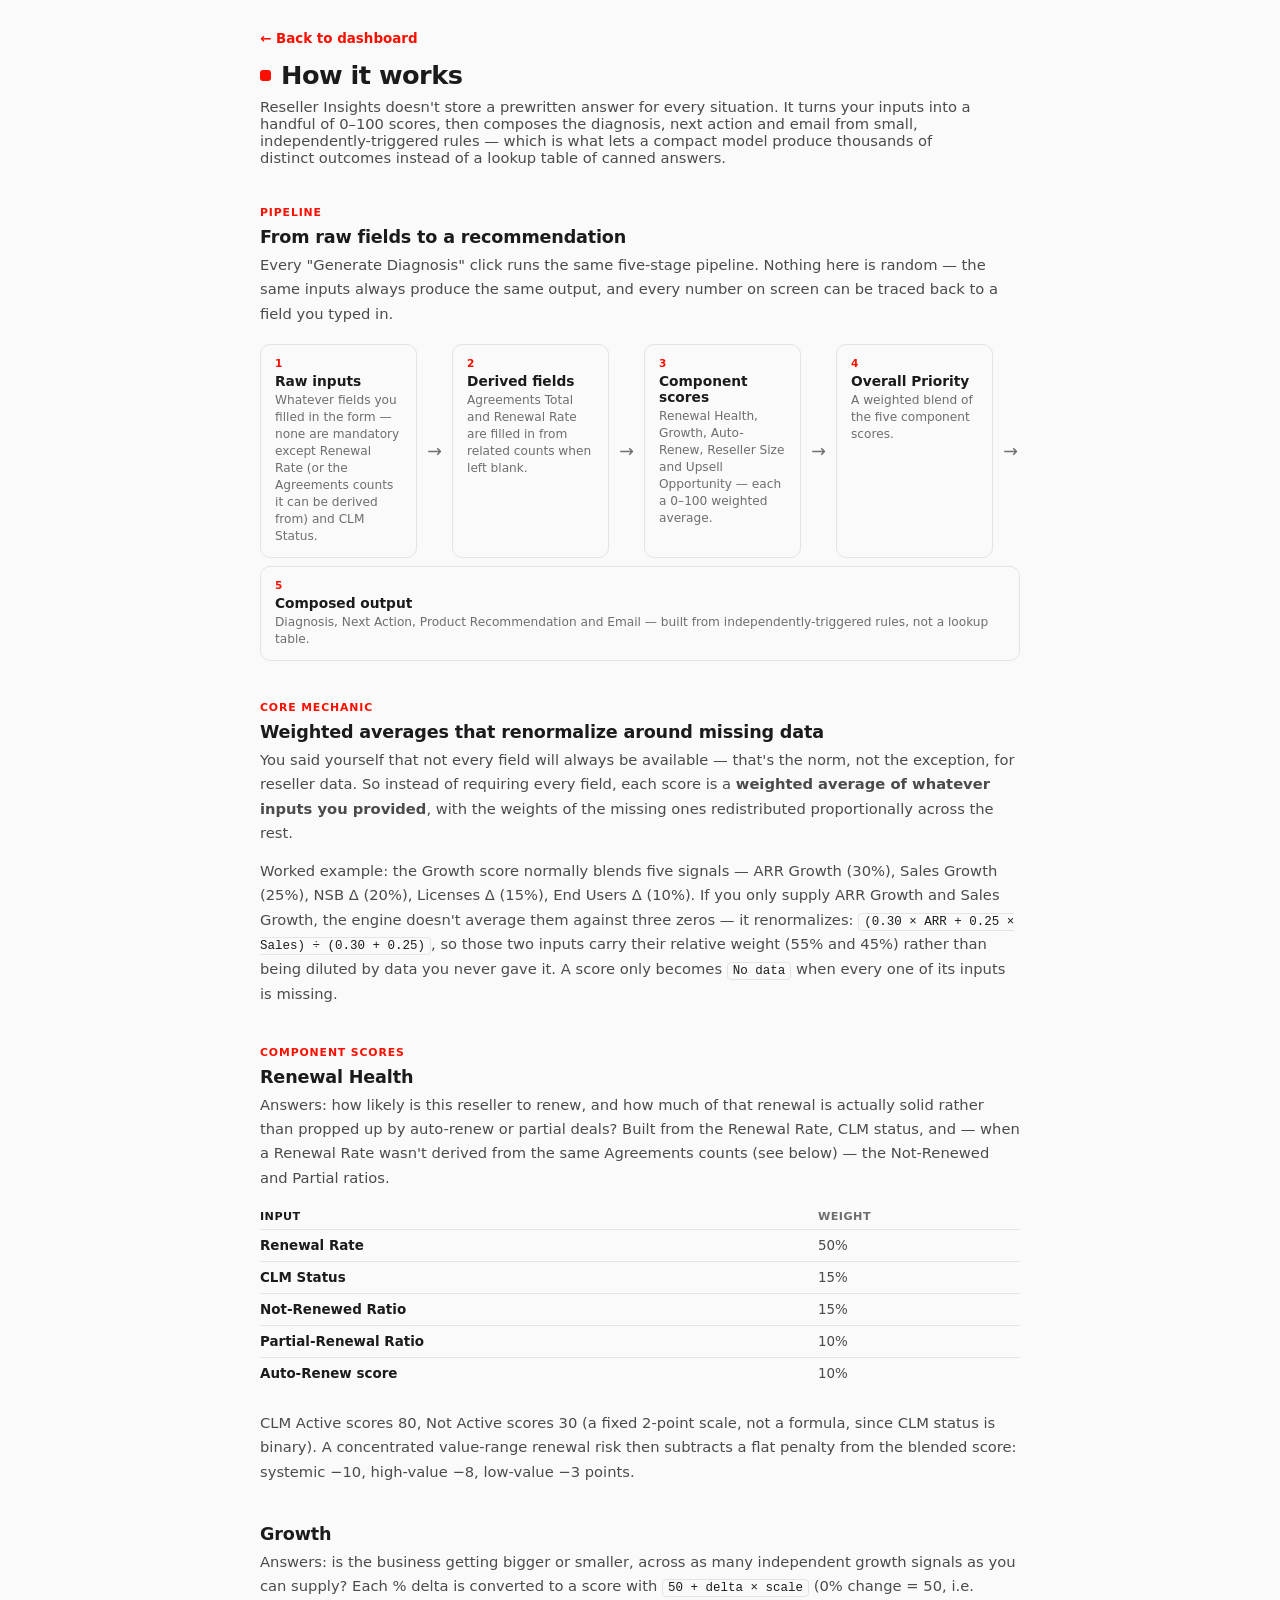
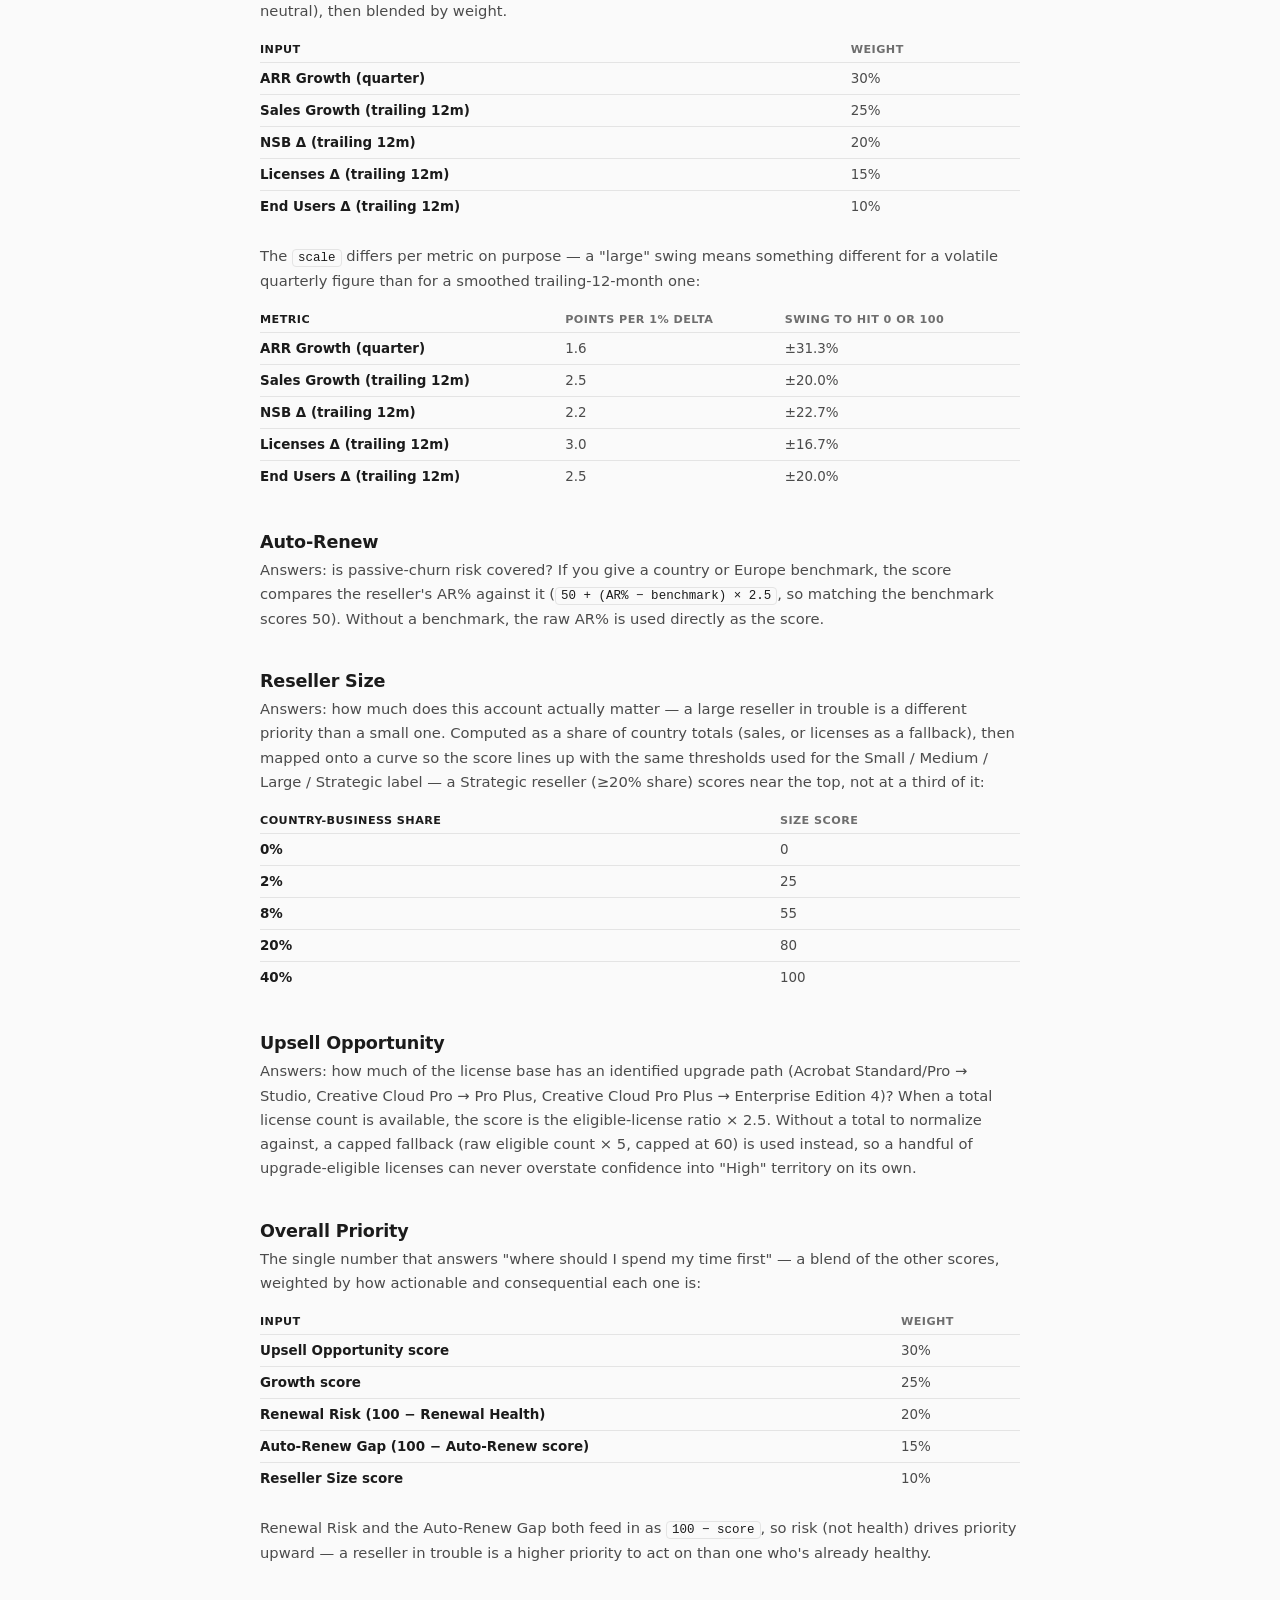
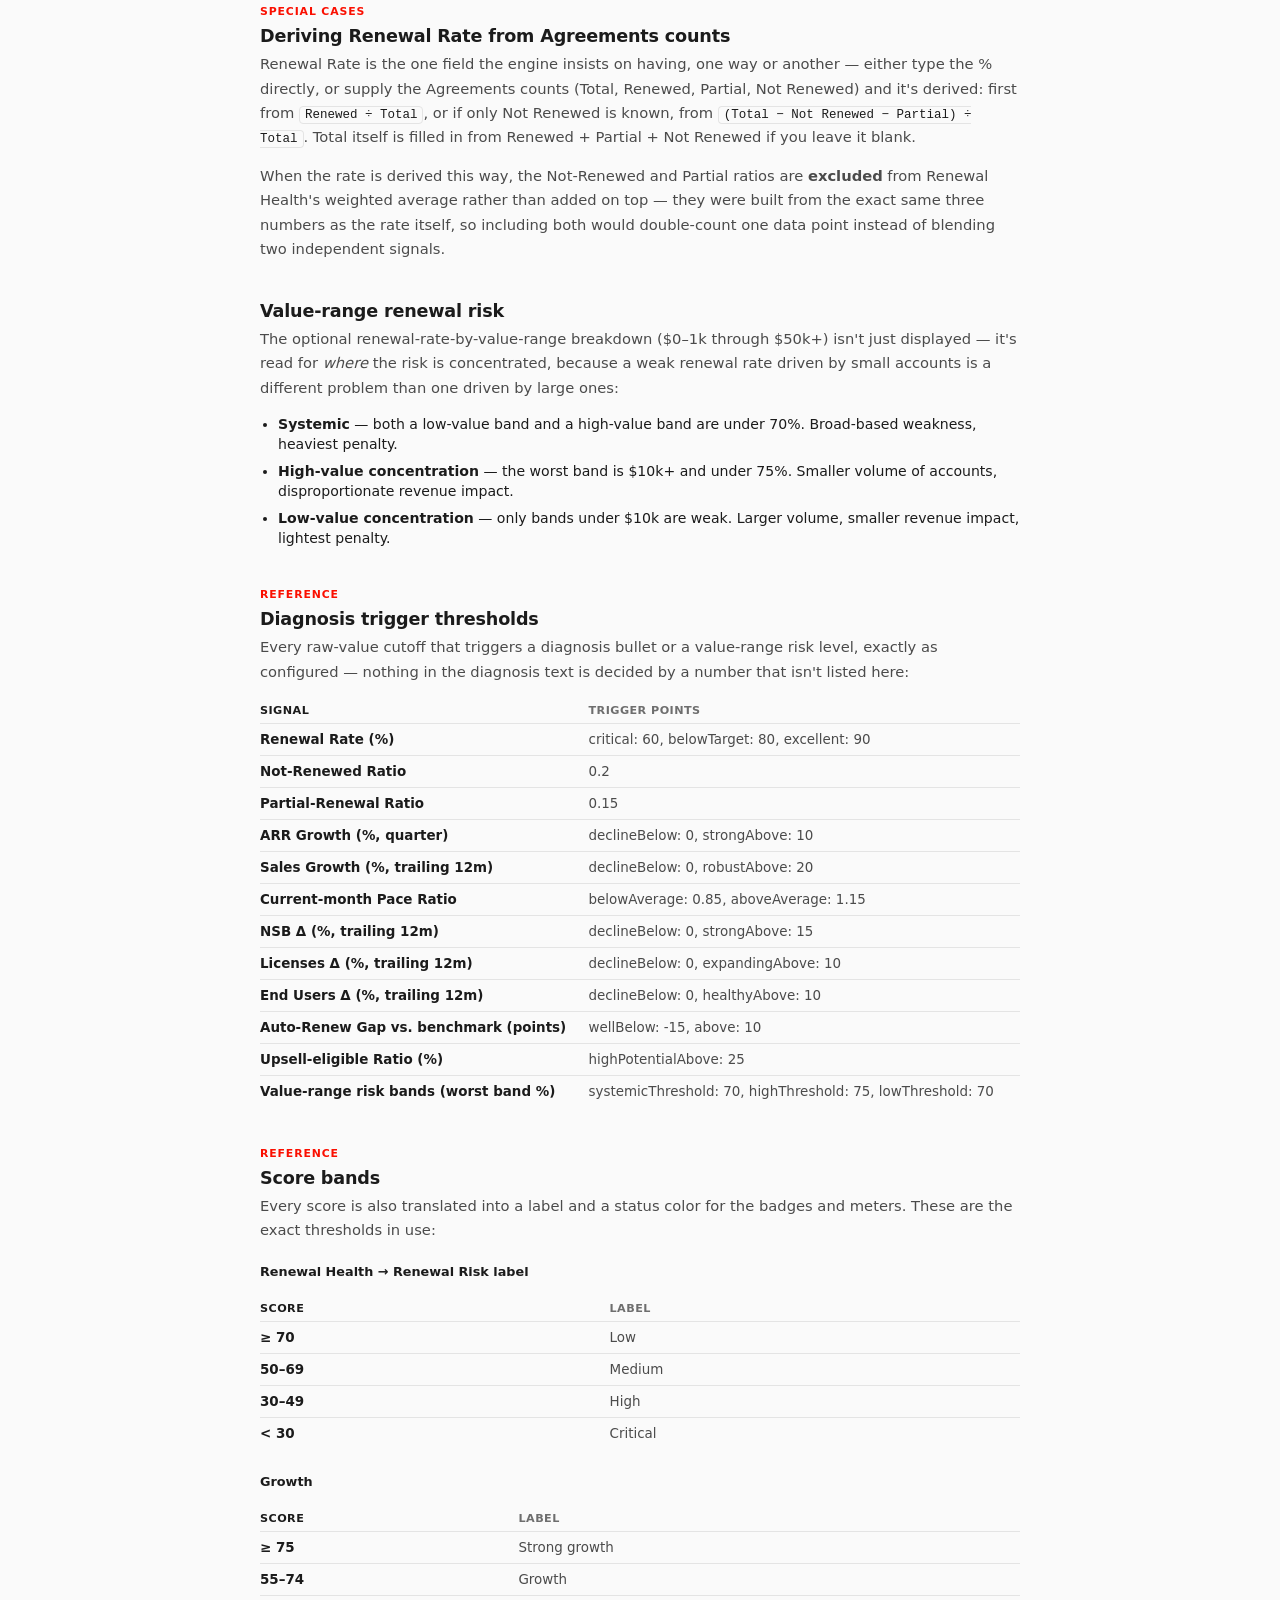
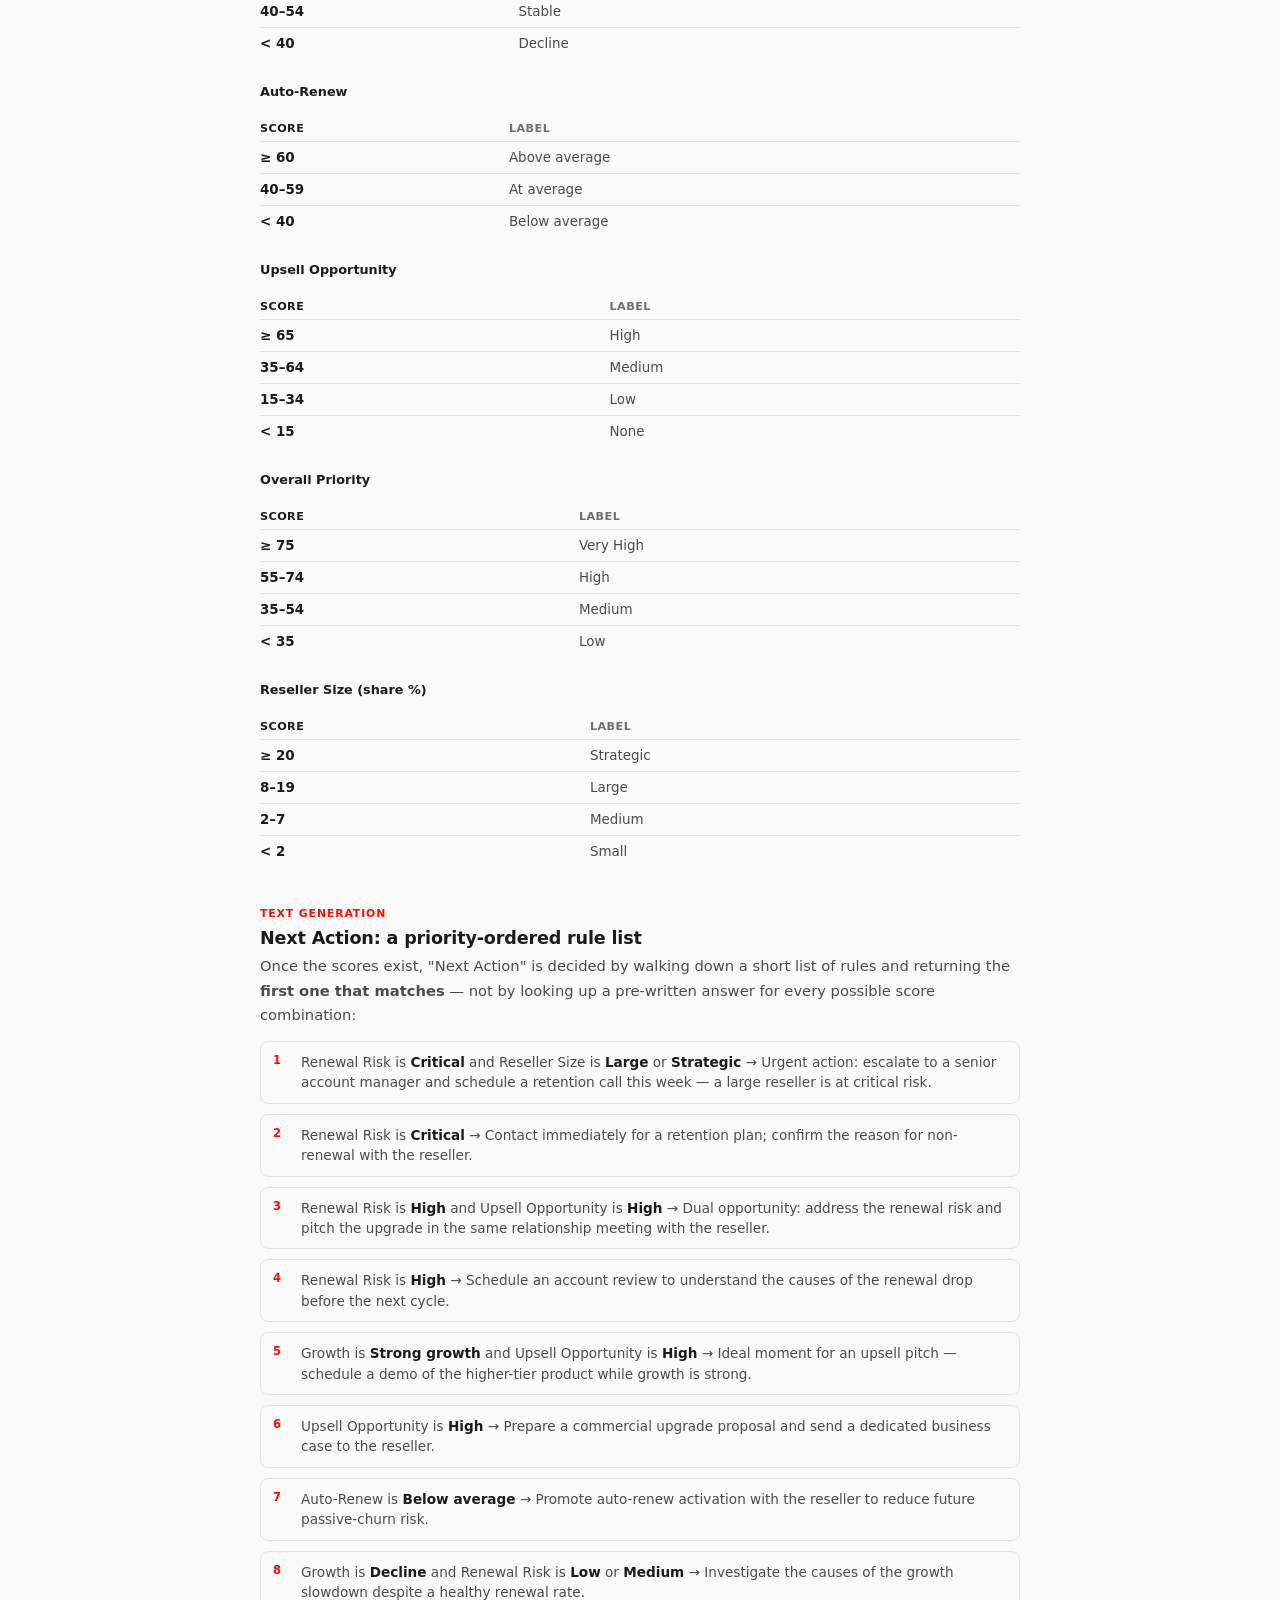
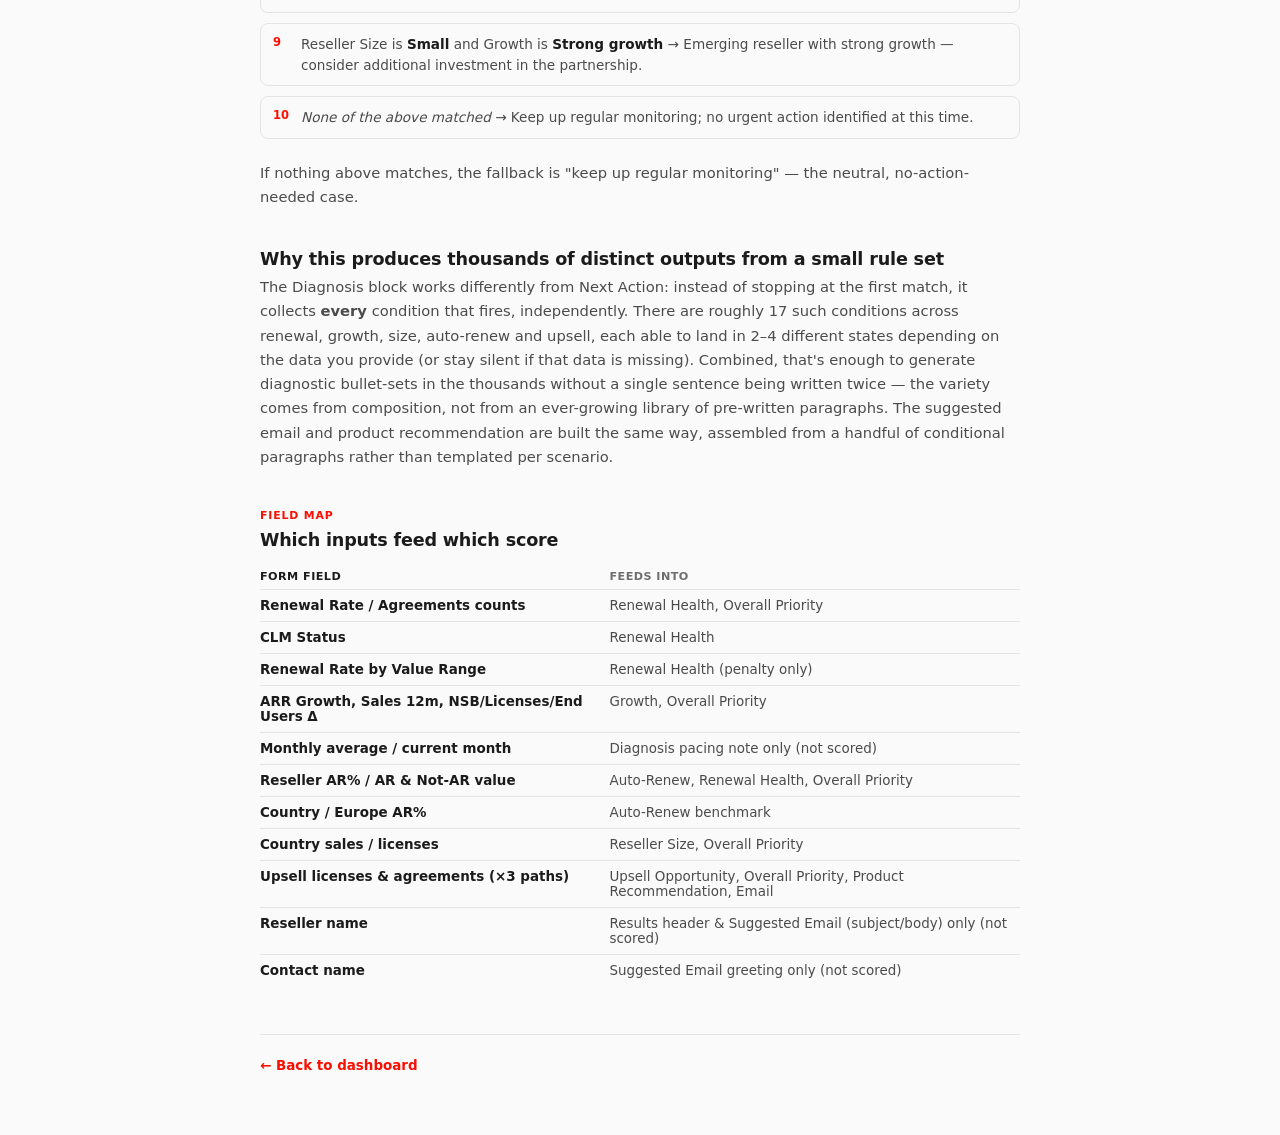
==== methodology.html @ 69af9534 "Initial commit: Reseller Insights dashboard + GitHub Pages workflow" ====
<!DOCTYPE html>
<html lang="en">
<head>
<meta charset="UTF-8">
<meta name="viewport" content="width=device-width, initial-scale=1.0">
<title>How it works — Reseller Insights</title>
<link rel="stylesheet" href="style.css">
</head>
<body>
<div class="app">
  <div class="doc">

    <header class="doc-header">
      <a href="index.html" class="nav-link">← Back to dashboard</a>
      <h1>How it works</h1>
      <p class="subtitle">Reseller Insights doesn't store a prewritten answer for every situation. It turns your inputs into a handful of 0–100 scores, then composes the diagnosis, next action and email from small, independently-triggered rules — which is what lets a compact model produce thousands of distinct outcomes instead of a lookup table of canned answers.</p>
    </header>

    <section class="doc-section">
      <span class="doc-eyebrow">Pipeline</span>
      <h2>From raw fields to a recommendation</h2>
      <p>Every "Generate Diagnosis" click runs the same five-stage pipeline. Nothing here is random — the same inputs always produce the same output, and every number on screen can be traced back to a field you typed in.</p>
      <div class="pipeline" id="pipeline"></div>
    </section>

    <section class="doc-section">
      <span class="doc-eyebrow">Core mechanic</span>
      <h2>Weighted averages that renormalize around missing data</h2>
      <p>You said yourself that not every field will always be available — that's the norm, not the exception, for reseller data. So instead of requiring every field, each score is a <strong>weighted average of whatever inputs you provided</strong>, with the weights of the missing ones redistributed proportionally across the rest.</p>
      <p>Worked example: the Growth score normally blends five signals — ARR Growth (30%), Sales Growth (25%), NSB Δ (20%), Licenses Δ (15%), End Users Δ (10%). If you only supply ARR Growth and Sales Growth, the engine doesn't average them against three zeros — it renormalizes: <code>(0.30 × ARR + 0.25 × Sales) ÷ (0.30 + 0.25)</code>, so those two inputs carry their relative weight (55% and 45%) rather than being diluted by data you never gave it. A score only becomes <code>No data</code> when every one of its inputs is missing.</p>
    </section>

    <section class="doc-section">
      <span class="doc-eyebrow">Component scores</span>
      <h2>Renewal Health</h2>
      <p>Answers: how likely is this reseller to renew, and how much of that renewal is actually solid rather than propped up by auto-renew or partial deals? Built from the Renewal Rate, CLM status, and — when a Renewal Rate wasn't derived from the same Agreements counts (see below) — the Not-Renewed and Partial ratios.</p>
      <div id="tbl-renewal-health"></div>
      <p>CLM Active scores 80, Not Active scores 30 (a fixed 2-point scale, not a formula, since CLM status is binary). A concentrated value-range renewal risk then subtracts a flat penalty from the blended score: <span id="txt-vr-penalty"></span>.</p>
    </section>

    <section class="doc-section">
      <h2>Growth</h2>
      <p>Answers: is the business getting bigger or smaller, across as many independent growth signals as you can supply? Each % delta is converted to a score with <code>50 + delta × scale</code> (0% change = 50, i.e. neutral), then blended by weight.</p>
      <div id="tbl-growth"></div>
      <p>The <code>scale</code> differs per metric on purpose — a "large" swing means something different for a volatile quarterly figure than for a smoothed trailing-12-month one:</p>
      <div id="tbl-delta-scale"></div>
    </section>

    <section class="doc-section">
      <h2>Auto-Renew</h2>
      <p>Answers: is passive-churn risk covered? If you give a country or Europe benchmark, the score compares the reseller's AR% against it (<code>50 + (AR% − benchmark) × <span id="txt-ar-scale"></span></code>, so matching the benchmark scores 50). Without a benchmark, the raw AR% is used directly as the score.</p>
    </section>

    <section class="doc-section">
      <h2>Reseller Size</h2>
      <p>Answers: how much does this account actually matter — a large reseller in trouble is a different priority than a small one. Computed as a share of country totals (sales, or licenses as a fallback), then mapped onto a curve so the score lines up with the same thresholds used for the Small / Medium / Large / Strategic label — a Strategic reseller (≥20% share) scores near the top, not at a third of it:</p>
      <div id="tbl-size-curve"></div>
    </section>

    <section class="doc-section">
      <h2>Upsell Opportunity</h2>
      <p>Answers: how much of the license base has an identified upgrade path (Acrobat Standard/Pro → Studio, Creative Cloud Pro → Pro Plus, Creative Cloud Pro Plus → Enterprise Edition 4)? When a total license count is available, the score is the eligible-license ratio × <span id="txt-upsell-scale"></span>. Without a total to normalize against, a capped fallback (raw eligible count × <span id="txt-upsell-fb-scale"></span>, capped at <span id="txt-upsell-fb-cap"></span>) is used instead, so a handful of upgrade-eligible licenses can never overstate confidence into "High" territory on its own.</p>
    </section>

    <section class="doc-section">
      <h2>Overall Priority</h2>
      <p>The single number that answers "where should I spend my time first" — a blend of the other scores, weighted by how actionable and consequential each one is:</p>
      <div id="tbl-priority"></div>
      <p>Renewal Risk and the Auto-Renew Gap both feed in as <code>100 − score</code>, so risk (not health) drives priority upward — a reseller in trouble is a higher priority to act on than one who's already healthy.</p>
    </section>

    <section class="doc-section">
      <span class="doc-eyebrow">Special cases</span>
      <h2>Deriving Renewal Rate from Agreements counts</h2>
      <p>Renewal Rate is the one field the engine insists on having, one way or another — either type the % directly, or supply the Agreements counts (Total, Renewed, Partial, Not Renewed) and it's derived: first from <code>Renewed ÷ Total</code>, or if only Not Renewed is known, from <code>(Total − Not Renewed − Partial) ÷ Total</code>. Total itself is filled in from Renewed + Partial + Not Renewed if you leave it blank.</p>
      <p>When the rate is derived this way, the Not-Renewed and Partial ratios are <strong>excluded</strong> from Renewal Health's weighted average rather than added on top — they were built from the exact same three numbers as the rate itself, so including both would double-count one data point instead of blending two independent signals.</p>
    </section>

    <section class="doc-section">
      <h2>Value-range renewal risk</h2>
      <p>The optional renewal-rate-by-value-range breakdown ($0–1k through $50k+) isn't just displayed — it's read for <em>where</em> the risk is concentrated, because a weak renewal rate driven by small accounts is a different problem than one driven by large ones:</p>
      <ul class="bullet-list">
        <li><strong>Systemic</strong> — both a low-value band and a high-value band are under 70%. Broad-based weakness, heaviest penalty.</li>
        <li><strong>High-value concentration</strong> — the worst band is $10k+ and under 75%. Smaller volume of accounts, disproportionate revenue impact.</li>
        <li><strong>Low-value concentration</strong> — only bands under $10k are weak. Larger volume, smaller revenue impact, lightest penalty.</li>
      </ul>
    </section>

    <section class="doc-section">
      <span class="doc-eyebrow">Reference</span>
      <h2>Diagnosis trigger thresholds</h2>
      <p>Every raw-value cutoff that triggers a diagnosis bullet or a value-range risk level, exactly as configured — nothing in the diagnosis text is decided by a number that isn't listed here:</p>
      <div id="tbl-thresholds"></div>
    </section>

    <section class="doc-section">
      <span class="doc-eyebrow">Reference</span>
      <h2>Score bands</h2>
      <p>Every score is also translated into a label and a status color for the badges and meters. These are the exact thresholds in use:</p>
      <div id="tbl-bands"></div>
    </section>

    <section class="doc-section">
      <span class="doc-eyebrow">Text generation</span>
      <h2>Next Action: a priority-ordered rule list</h2>
      <p>Once the scores exist, "Next Action" is decided by walking down a short list of rules and returning the <strong>first one that matches</strong> — not by looking up a pre-written answer for every possible score combination:</p>
      <ol class="rule-list" id="rule-list"></ol>
      <p>If nothing above matches, the fallback is "keep up regular monitoring" — the neutral, no-action-needed case.</p>
    </section>

    <section class="doc-section">
      <h2>Why this produces thousands of distinct outputs from a small rule set</h2>
      <p>The Diagnosis block works differently from Next Action: instead of stopping at the first match, it collects <strong>every</strong> condition that fires, independently. There are roughly 17 such conditions across renewal, growth, size, auto-renew and upsell, each able to land in 2–4 different states depending on the data you provide (or stay silent if that data is missing). Combined, that's enough to generate diagnostic bullet-sets in the thousands without a single sentence being written twice — the variety comes from composition, not from an ever-growing library of pre-written paragraphs. The suggested email and product recommendation are built the same way, assembled from a handful of conditional paragraphs rather than templated per scenario.</p>
    </section>

    <section class="doc-section">
      <span class="doc-eyebrow">Field map</span>
      <h2>Which inputs feed which score</h2>
      <div class="table-scroll">
        <table class="spec-table">
          <thead><tr><th>Form field</th><th>Feeds into</th></tr></thead>
          <tbody>
            <tr><td>Renewal Rate / Agreements counts</td><td>Renewal Health, Overall Priority</td></tr>
            <tr><td>CLM Status</td><td>Renewal Health</td></tr>
            <tr><td>Renewal Rate by Value Range</td><td>Renewal Health (penalty only)</td></tr>
            <tr><td>ARR Growth, Sales 12m, NSB/Licenses/End Users Δ</td><td>Growth, Overall Priority</td></tr>
            <tr><td>Monthly average / current month</td><td>Diagnosis pacing note only (not scored)</td></tr>
            <tr><td>Reseller AR% / AR &amp; Not-AR value</td><td>Auto-Renew, Renewal Health, Overall Priority</td></tr>
            <tr><td>Country / Europe AR%</td><td>Auto-Renew benchmark</td></tr>
            <tr><td>Country sales / licenses</td><td>Reseller Size, Overall Priority</td></tr>
            <tr><td>Upsell licenses &amp; agreements (×3 paths)</td><td>Upsell Opportunity, Overall Priority, Product Recommendation, Email</td></tr>
            <tr><td>Reseller name</td><td>Results header &amp; Suggested Email (subject/body) only (not scored)</td></tr>
            <tr><td>Contact name</td><td>Suggested Email greeting only (not scored)</td></tr>
          </tbody>
        </table>
      </div>
    </section>

    <footer class="doc-footer">
      <a href="index.html" class="nav-link">← Back to dashboard</a>
    </footer>

  </div>
</div>
<script src="config.js"></script>
<script src="methodology.js"></script>
</body>
</html>
---- style.css ----
:root {
  color-scheme: light;
  --page:           #fafafa;
  --surface-1:      #ffffff;
  --text-primary:   #1b1b1b;
  --text-secondary: #4b4b4b;
  --text-muted:     #6e6e6e;
  --gridline:       #e4e4e4;
  --border:         rgba(0,0,0,0.09);
  --accent:         #fa0f00;
  --accent-hover:   #d80d00;
  --accent-wash:    rgba(250,15,0,0.07);
  --accent-ring:    rgba(250,15,0,0.35);
  /* status colors are picked for >=4.5:1 text contrast on --surface-1, not raw brand hues */
  --status-good:      #0ca30c;
  --status-warning:   #a06a05;
  --status-serious:   #b5502c;
  --status-critical:  #c53434;
  --status-neutral:   #6f6e69;
  --status-good-wash:      rgba(12,163,12,0.12);
  --status-warning-wash:   rgba(160,106,5,0.13);
  --status-serious-wash:   rgba(181,80,44,0.13);
  --status-critical-wash:  rgba(197,52,52,0.12);
  --status-neutral-wash:   rgba(111,110,105,0.13);
}

@media (prefers-color-scheme: dark) {
  :root {
    color-scheme: dark;
    --page:           #141414;
    --surface-1:      #1e1e1e;
    --text-primary:   #f7f7f7;
    --text-secondary: #c6c6c6;
    --text-muted:     #949494;
    --gridline:       #333333;
    --border:         rgba(255,255,255,0.10);
    --accent:         #ff4433;
    --accent-hover:   #ff5b4c;
    --accent-wash:    rgba(255,68,51,0.13);
    --accent-ring:    rgba(255,68,51,0.40);
    --status-good:      #2fc22f;
    --status-warning:   #e0a63a;
    --status-serious:   #ec835a;
    --status-critical:  #e66767;
    --status-neutral:   #a3a19a;
    --status-good-wash:      rgba(47,194,47,0.16);
    --status-warning-wash:   rgba(224,166,58,0.16);
    --status-serious-wash:   rgba(236,131,90,0.16);
    --status-critical-wash:  rgba(230,103,103,0.16);
    --status-neutral-wash:   rgba(163,161,154,0.16);
  }
}

* { box-sizing: border-box; }

body {
  margin: 0;
  min-height: 100vh;
  background: var(--page);
  color: var(--text-primary);
  font-family: -apple-system, BlinkMacSystemFont, "Segoe UI", system-ui, Roboto, sans-serif;
  -webkit-font-smoothing: antialiased;
}

.app {
  max-width: 1280px;
  margin: 0 auto;
  padding: 28px 20px 64px;
}

.app-header-top {
  display: flex;
  align-items: baseline;
  justify-content: space-between;
  gap: 16px;
  flex-wrap: wrap;
}

.app-header h1 {
  display: flex;
  align-items: center;
  gap: 10px;
  margin: 0 0 6px;
  font-size: 1.6rem;
  font-weight: 700;
  letter-spacing: -0.02em;
}

.app-header h1::before {
  content: "";
  width: 11px;
  height: 11px;
  border-radius: 3px;
  background: var(--accent);
  flex-shrink: 0;
}

.nav-link {
  font-size: 0.84rem;
  font-weight: 600;
  color: var(--accent);
  text-decoration: none;
}
.nav-link:hover { text-decoration: underline; }

.subtitle {
  margin: 0 0 6px;
  color: var(--text-secondary);
  max-width: 720px;
  font-size: 0.92rem;
}

.storage-hint {
  margin: 0 0 24px;
  color: var(--text-muted);
  font-size: 0.76rem;
  max-width: 720px;
}

.layout {
  display: grid;
  grid-template-columns: minmax(360px, 460px) 1fr;
  gap: 20px;
  align-items: start;
}

@media (max-width: 900px) {
  .layout { grid-template-columns: 1fr; }
}

.panel {
  background: var(--surface-1);
  border: 1px solid var(--border);
  border-radius: 16px;
  padding: 24px;
}

.form-panel {
  position: sticky;
  top: 20px;
  max-height: calc(100vh - 40px);
  overflow-y: auto;
}

@media (max-width: 900px) {
  .form-panel { position: static; max-height: none; }
}

/* ===== Reseller identity ===== */

.reseller-id {
  margin-bottom: 22px;
  padding-bottom: 18px;
  border-bottom: 1px solid var(--gridline);
}

.reseller-id-label {
  display: block;
  font-size: 0.7rem;
  font-weight: 700;
  text-transform: uppercase;
  letter-spacing: 0.08em;
  color: var(--text-muted);
  margin-bottom: 8px;
}

.reseller-id-input {
  width: 100%;
  border: none;
  border-bottom: 2px solid var(--gridline);
  border-radius: 0;
  background: transparent;
  padding: 4px 2px 10px;
  font-size: 1.3rem;
  font-weight: 600;
  color: var(--text-primary);
  letter-spacing: -0.01em;
}

.reseller-id-input:focus {
  outline: none;
  border-bottom-color: var(--accent);
}

.reseller-id-input::placeholder {
  color: var(--text-muted);
  font-weight: 500;
}

.reseller-id .field-hint { margin: 8px 0 0; }

.contact-name-label { margin-top: 14px; margin-bottom: 0; }

/* ===== Form fields ===== */

fieldset {
  border: none;
  border-top: 1px solid var(--gridline);
  margin: 0 0 20px;
  padding: 18px 0 0;
}

fieldset:first-of-type { border-top: none; padding-top: 0; }

legend {
  padding: 0 0 12px;
  font-size: 0.72rem;
  font-weight: 700;
  text-transform: uppercase;
  letter-spacing: 0.07em;
  color: var(--text-muted);
}

.opt {
  font-weight: 400;
  text-transform: none;
  letter-spacing: normal;
  color: var(--text-muted);
  font-size: 0.76rem;
}

label {
  display: flex;
  flex-direction: column;
  gap: 4px;
  font-size: 0.8rem;
  color: var(--text-secondary);
  margin-bottom: 10px;
}

label.required::after {
  content: " *";
  color: var(--accent);
}

.field-error {
  margin: -6px 0 10px;
  font-size: 0.76rem;
  color: var(--status-critical);
}

.field-hint {
  margin: -6px 0 12px;
  font-size: 0.76rem;
  color: var(--text-muted);
}

input, select {
  font: inherit;
  padding: 8px 10px;
  border-radius: 8px;
  border: 1px solid var(--gridline);
  background: var(--page);
  color: var(--text-primary);
}

input:focus, select:focus {
  outline: none;
  border-color: var(--accent);
  box-shadow: 0 0 0 3px var(--accent-ring);
}

input[aria-invalid="true"] {
  border-color: var(--status-critical);
}

.grid-2 { display: grid; grid-template-columns: 1fr 1fr; gap: 0 12px; }
.grid-3 { display: grid; grid-template-columns: 1fr 1fr 1fr; gap: 0 12px; }
.grid-4 { display: grid; grid-template-columns: repeat(4, 1fr); gap: 0 12px; }

@media (max-width: 480px) {
  .grid-2, .grid-3, .grid-4 { grid-template-columns: 1fr 1fr; }
}

.upsell-row {
  display: grid;
  grid-template-columns: 1fr auto auto;
  gap: 10px;
  align-items: end;
  margin: 0 0 8px;
  /* reset the fieldset's default border/padding — its group semantics for
     screen readers are kept, only the visual chrome is removed */
  border: none;
  padding: 0;
}

.upsell-row label { flex-direction: row; align-items: center; gap: 6px; margin-bottom: 0; }
.upsell-row input { width: 80px; }
.upsell-label { font-size: 0.82rem; color: var(--text-primary); align-self: center; padding: 0; }

.form-actions {
  display: flex;
  gap: 10px;
  margin-top: 10px;
  flex-wrap: wrap;
}

button {
  font: inherit;
  font-weight: 600;
  padding: 10px 20px;
  border-radius: 999px;
  border: 1px solid transparent;
  cursor: pointer;
  transition: background-color 0.12s ease, border-color 0.12s ease, opacity 0.12s ease;
}
button:focus-visible { outline: 2px solid var(--accent); outline-offset: 2px; }

.btn-primary { background: var(--accent); color: #fff; }
.btn-primary:hover { background: var(--accent-hover); }

.btn-secondary { background: transparent; border-color: var(--gridline); color: var(--text-primary); }
.btn-secondary:hover { border-color: var(--text-muted); }

.btn-ghost { background: transparent; color: var(--text-muted); border-color: transparent; font-weight: 500; }
.btn-ghost:hover { color: var(--text-primary); }

/* ===== Results ===== */

.empty-hint {
  color: var(--text-muted);
  font-size: 0.88rem;
}

.results-header {
  margin-bottom: 20px;
  padding-bottom: 18px;
  border-bottom: 1px solid var(--gridline);
}

.results-header h2 {
  margin: 0 0 4px;
  font-size: 1.3rem;
  font-weight: 700;
  letter-spacing: -0.01em;
}

.results-meta {
  margin: 0;
  font-size: 0.84rem;
  color: var(--text-secondary);
}

.tiles {
  display: grid;
  grid-template-columns: repeat(3, 1fr);
  gap: 12px;
  margin-bottom: 22px;
}

@media (max-width: 700px) {
  .tiles { grid-template-columns: 1fr 1fr; }
}

.tile {
  border: 1px solid var(--gridline);
  border-radius: 10px;
  padding: 14px;
  display: flex;
  flex-direction: column;
  gap: 4px;
}

.tile-label {
  font-size: 0.68rem;
  font-weight: 600;
  text-transform: uppercase;
  letter-spacing: 0.06em;
  color: var(--text-muted);
}
.tile-value { font-size: 1.7rem; font-weight: 700; font-variant-numeric: proportional-nums; }

.badge {
  display: inline-flex;
  align-items: center;
  gap: 5px;
  font-size: 0.72rem;
  font-weight: 600;
  padding: 2px 8px;
  border-radius: 999px;
  width: fit-content;
}

.badge::before {
  content: "";
  width: 7px;
  height: 7px;
  border-radius: 50%;
  background: currentColor;
  flex-shrink: 0;
}

.badge.good     { color: var(--status-good); background: var(--status-good-wash); }
.badge.warning  { color: var(--status-warning); background: var(--status-warning-wash); }
.badge.serious  { color: var(--status-serious); background: var(--status-serious-wash); }
.badge.critical { color: var(--status-critical); background: var(--status-critical-wash); }
.badge.neutral  { color: var(--status-neutral); background: var(--status-neutral-wash); }

.meters {
  display: flex;
  flex-direction: column;
  gap: 10px;
  margin-bottom: 24px;
}

.meter-row { display: flex; align-items: center; gap: 10px; }
.meter-name {
  width: 150px;
  font-size: 0.72rem;
  font-weight: 600;
  text-transform: uppercase;
  letter-spacing: 0.04em;
  color: var(--text-muted);
  flex-shrink: 0;
}
.meter-track {
  flex: 1;
  height: 8px;
  border-radius: 999px;
  background: var(--gridline);
  overflow: hidden;
}
.meter-fill { display: block; height: 100%; border-radius: 999px; }
.meter-num { width: 40px; text-align: right; font-size: 0.78rem; font-variant-numeric: tabular-nums; color: var(--text-secondary); }

.block { margin-bottom: 24px; }
.block h2 { font-size: 1rem; font-weight: 700; margin: 0 0 10px; }

.block-header {
  display: flex;
  align-items: baseline;
  justify-content: space-between;
  gap: 10px;
  margin-bottom: 10px;
}
.block-header h2 { margin: 0; }

.btn-copy {
  padding: 5px 14px;
  font-size: 0.76rem;
  background: transparent;
  border: 1px solid var(--gridline);
  color: var(--text-primary);
  border-radius: 999px;
  flex-shrink: 0;
}
.btn-copy:hover { border-color: var(--text-muted); }
.btn-copy:disabled { color: var(--status-good); border-color: var(--status-good); }

.bullet-list { margin: 0; padding-left: 18px; display: flex; flex-direction: column; gap: 6px; }
.bullet-list li { font-size: 0.88rem; line-height: 1.45; }

.next-action {
  background: var(--surface-1);
  border: 1px solid var(--gridline);
  border-left: 3px solid var(--accent);
  border-radius: 10px;
  padding: 12px 16px;
  font-size: 0.9rem;
  margin: 0;
}

.email-draft {
  white-space: pre-wrap;
  font-family: inherit;
  font-size: 0.85rem;
  background: var(--page);
  border: 1px solid var(--gridline);
  border-radius: 10px;
  padding: 16px;
  margin: 0;
  line-height: 1.55;
}

/* ===== Methodology / doc page ===== */

.doc {
  max-width: 760px;
  margin: 0 auto;
}

.doc-header {
  margin-bottom: 8px;
}

.doc-header .nav-link {
  display: inline-block;
  margin-bottom: 14px;
}

.doc-header h1 {
  display: flex;
  align-items: center;
  gap: 10px;
  margin: 0 0 8px;
  font-size: 1.6rem;
  font-weight: 700;
  letter-spacing: -0.02em;
}

.doc-header h1::before {
  content: "";
  width: 11px;
  height: 11px;
  border-radius: 3px;
  background: var(--accent);
  flex-shrink: 0;
}

.doc-header .subtitle { margin-bottom: 0; }

.doc-section {
  margin: 40px 0;
}

.doc-section h2 {
  font-size: 1.1rem;
  font-weight: 700;
  letter-spacing: -0.01em;
  margin: 0 0 6px;
}

.doc-eyebrow {
  display: block;
  font-size: 0.68rem;
  font-weight: 700;
  text-transform: uppercase;
  letter-spacing: 0.08em;
  color: var(--accent);
  margin-bottom: 8px;
}

.doc-section p {
  color: var(--text-secondary);
  line-height: 1.65;
  font-size: 0.92rem;
  margin: 0 0 14px;
}

.doc-section p:last-child { margin-bottom: 0; }

.doc-section code {
  font-family: ui-monospace, SFMono-Regular, Menlo, Consolas, monospace;
  font-size: 0.85em;
  background: var(--page);
  border: 1px solid var(--gridline);
  border-radius: 4px;
  padding: 1px 5px;
  color: var(--text-primary);
}

.pipeline {
  display: flex;
  align-items: stretch;
  flex-wrap: wrap;
  gap: 8px;
  margin: 18px 0 24px;
}

.pipeline-step {
  flex: 1;
  min-width: 130px;
  background: var(--page);
  border: 1px solid var(--gridline);
  border-radius: 10px;
  padding: 12px 14px;
}

.pipeline-step .step-num {
  display: block;
  font-size: 0.66rem;
  font-weight: 700;
  text-transform: uppercase;
  letter-spacing: 0.06em;
  color: var(--accent);
  margin-bottom: 4px;
}

.pipeline-step .step-title {
  display: block;
  font-weight: 600;
  font-size: 0.86rem;
  margin-bottom: 3px;
}

.pipeline-step .step-desc {
  display: block;
  font-size: 0.76rem;
  color: var(--text-muted);
  line-height: 1.4;
}

.pipeline-arrow {
  display: flex;
  align-items: center;
  color: var(--text-muted);
  font-size: 1.1rem;
  padding: 0 2px;
}

@media (max-width: 640px) {
  .pipeline { flex-direction: column; }
  .pipeline-arrow { transform: rotate(90deg); padding: 4px 0; align-self: center; }
}

.table-scroll {
  overflow-x: auto;
  margin: 14px 0 22px;
}

.spec-table {
  width: 100%;
  min-width: 420px;
  border-collapse: collapse;
  font-size: 0.84rem;
}

.spec-table caption {
  text-align: left;
  font-size: 0.7rem;
  font-weight: 700;
  text-transform: uppercase;
  letter-spacing: 0.06em;
  color: var(--text-muted);
  margin-bottom: 8px;
}

.spec-table th {
  text-align: left;
  font-size: 0.7rem;
  font-weight: 700;
  text-transform: uppercase;
  letter-spacing: 0.04em;
  color: var(--text-muted);
  padding: 6px 10px 6px 0;
  border-bottom: 1px solid var(--gridline);
}

.spec-table td {
  padding: 8px 10px 8px 0;
  border-bottom: 1px solid var(--gridline);
  color: var(--text-secondary);
  vertical-align: top;
}

.spec-table td:first-child, .spec-table th:first-child { color: var(--text-primary); font-weight: 600; }
.spec-table tr:last-child td { border-bottom: none; }
.spec-table .num { font-variant-numeric: tabular-nums; white-space: nowrap; }

.rule-list {
  margin: 0 0 22px;
  padding-left: 0;
  list-style: none;
  counter-reset: rule;
  display: flex;
  flex-direction: column;
  gap: 10px;
}

.rule-list li {
  counter-increment: rule;
  position: relative;
  padding: 10px 14px 10px 40px;
  background: var(--page);
  border: 1px solid var(--gridline);
  border-radius: 8px;
  font-size: 0.85rem;
  color: var(--text-secondary);
  line-height: 1.5;
}

.rule-list li::before {
  content: counter(rule);
  position: absolute;
  left: 12px;
  top: 10px;
  font-size: 0.72rem;
  font-weight: 700;
  color: var(--accent);
}

.rule-list li strong { color: var(--text-primary); }

.doc-footer {
  margin-top: 48px;
  padding-top: 20px;
  border-top: 1px solid var(--gridline);
}
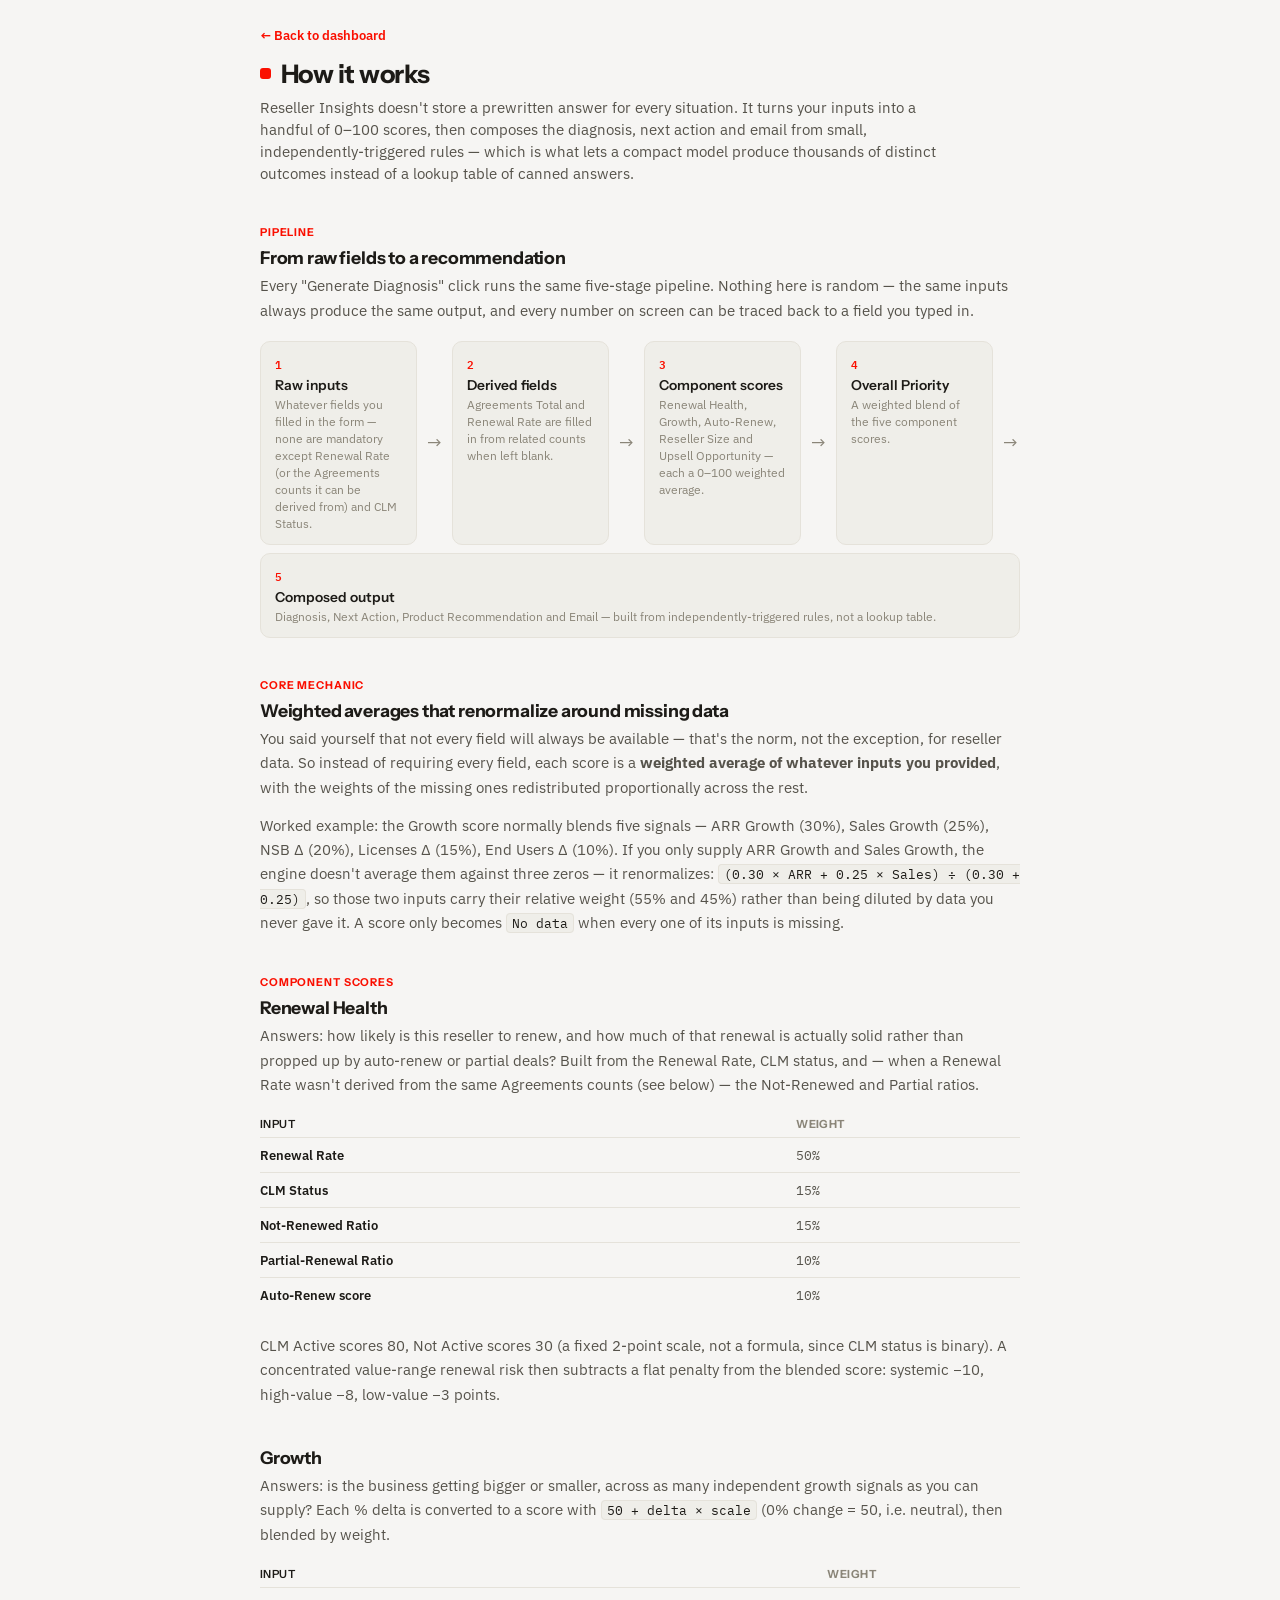
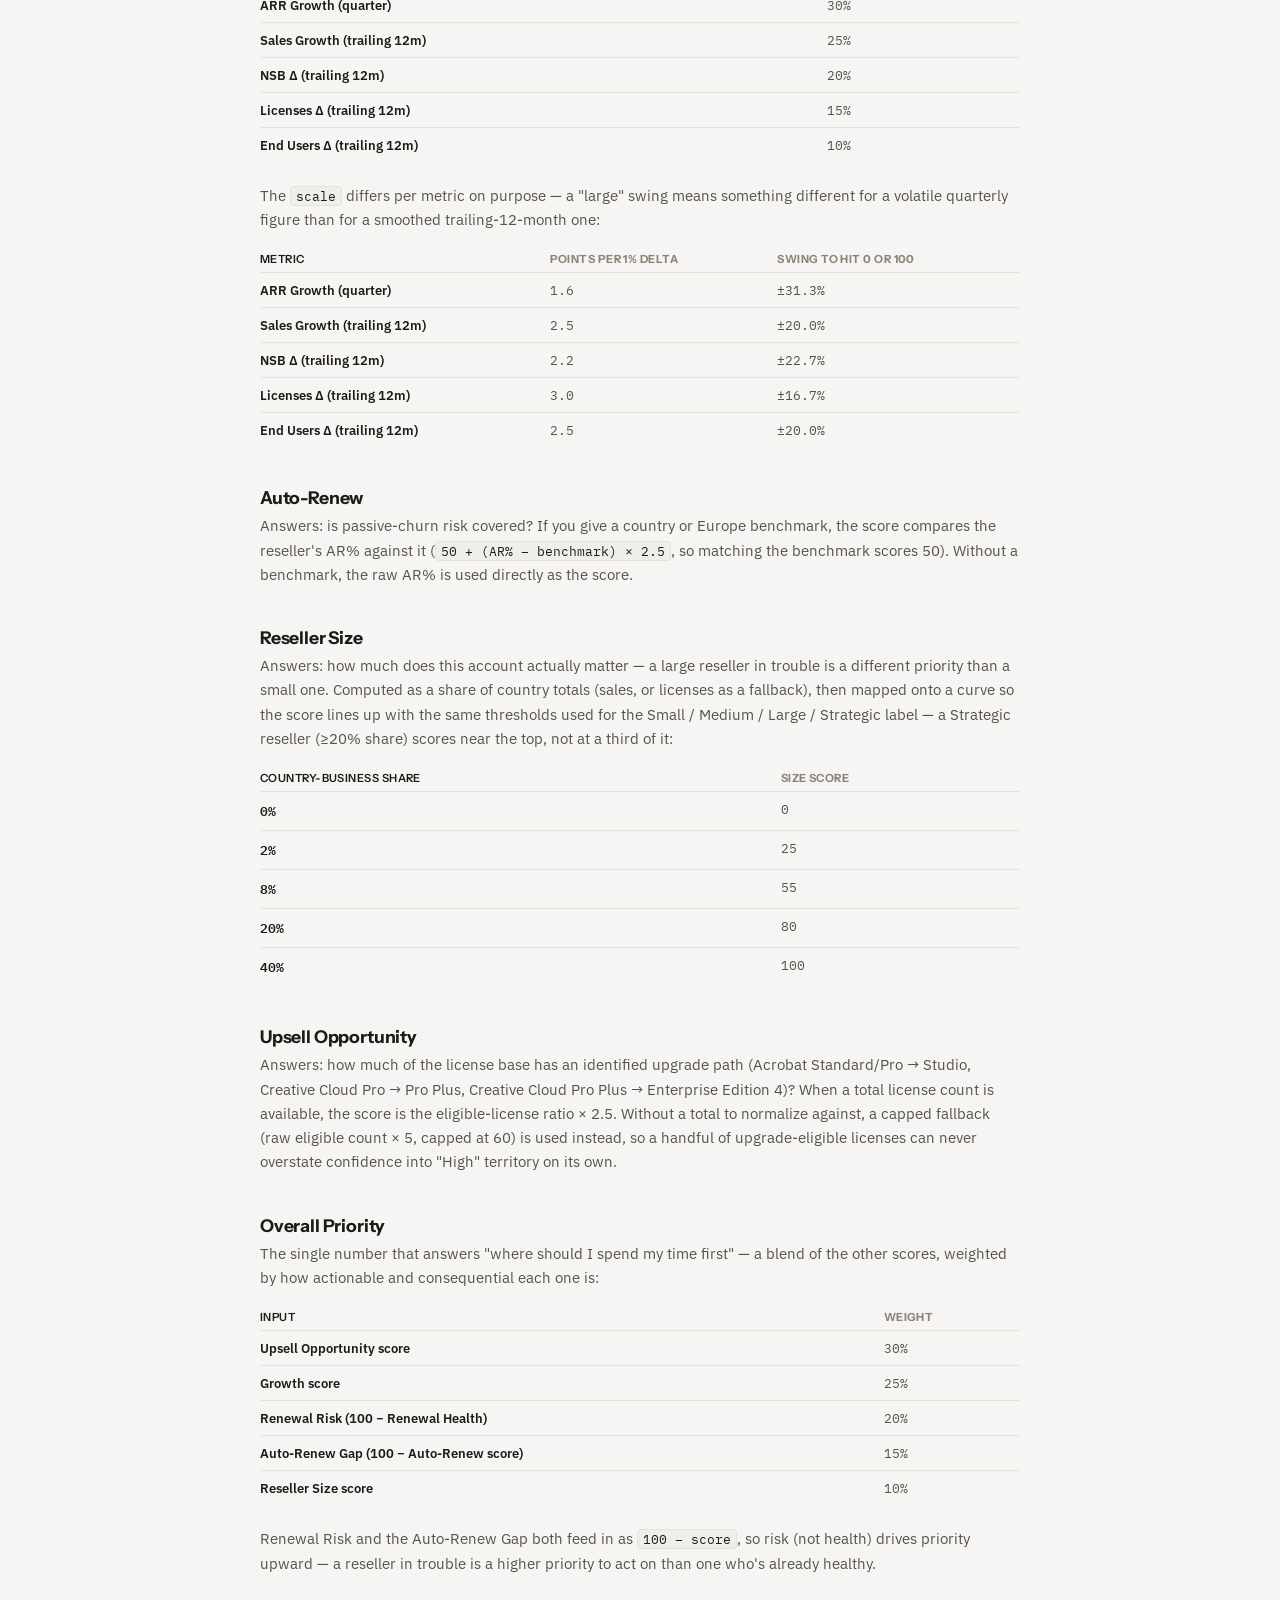
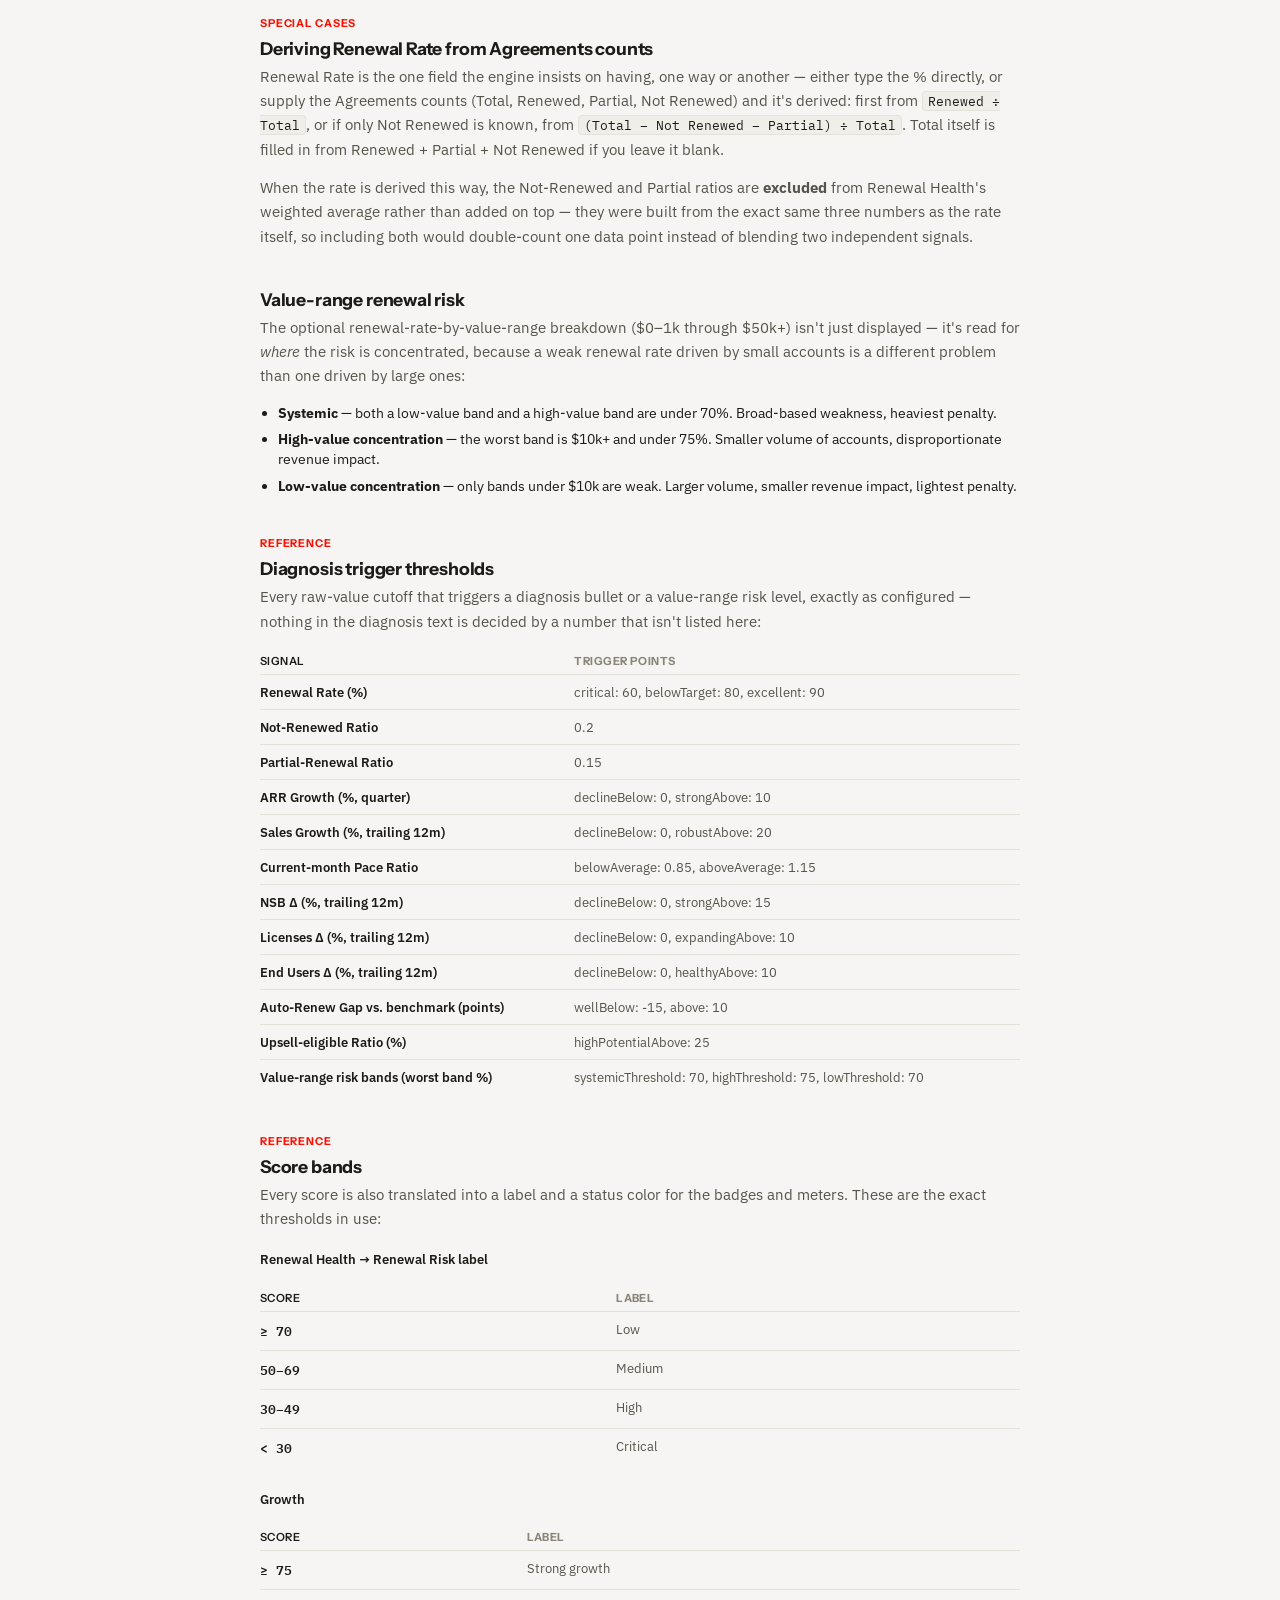
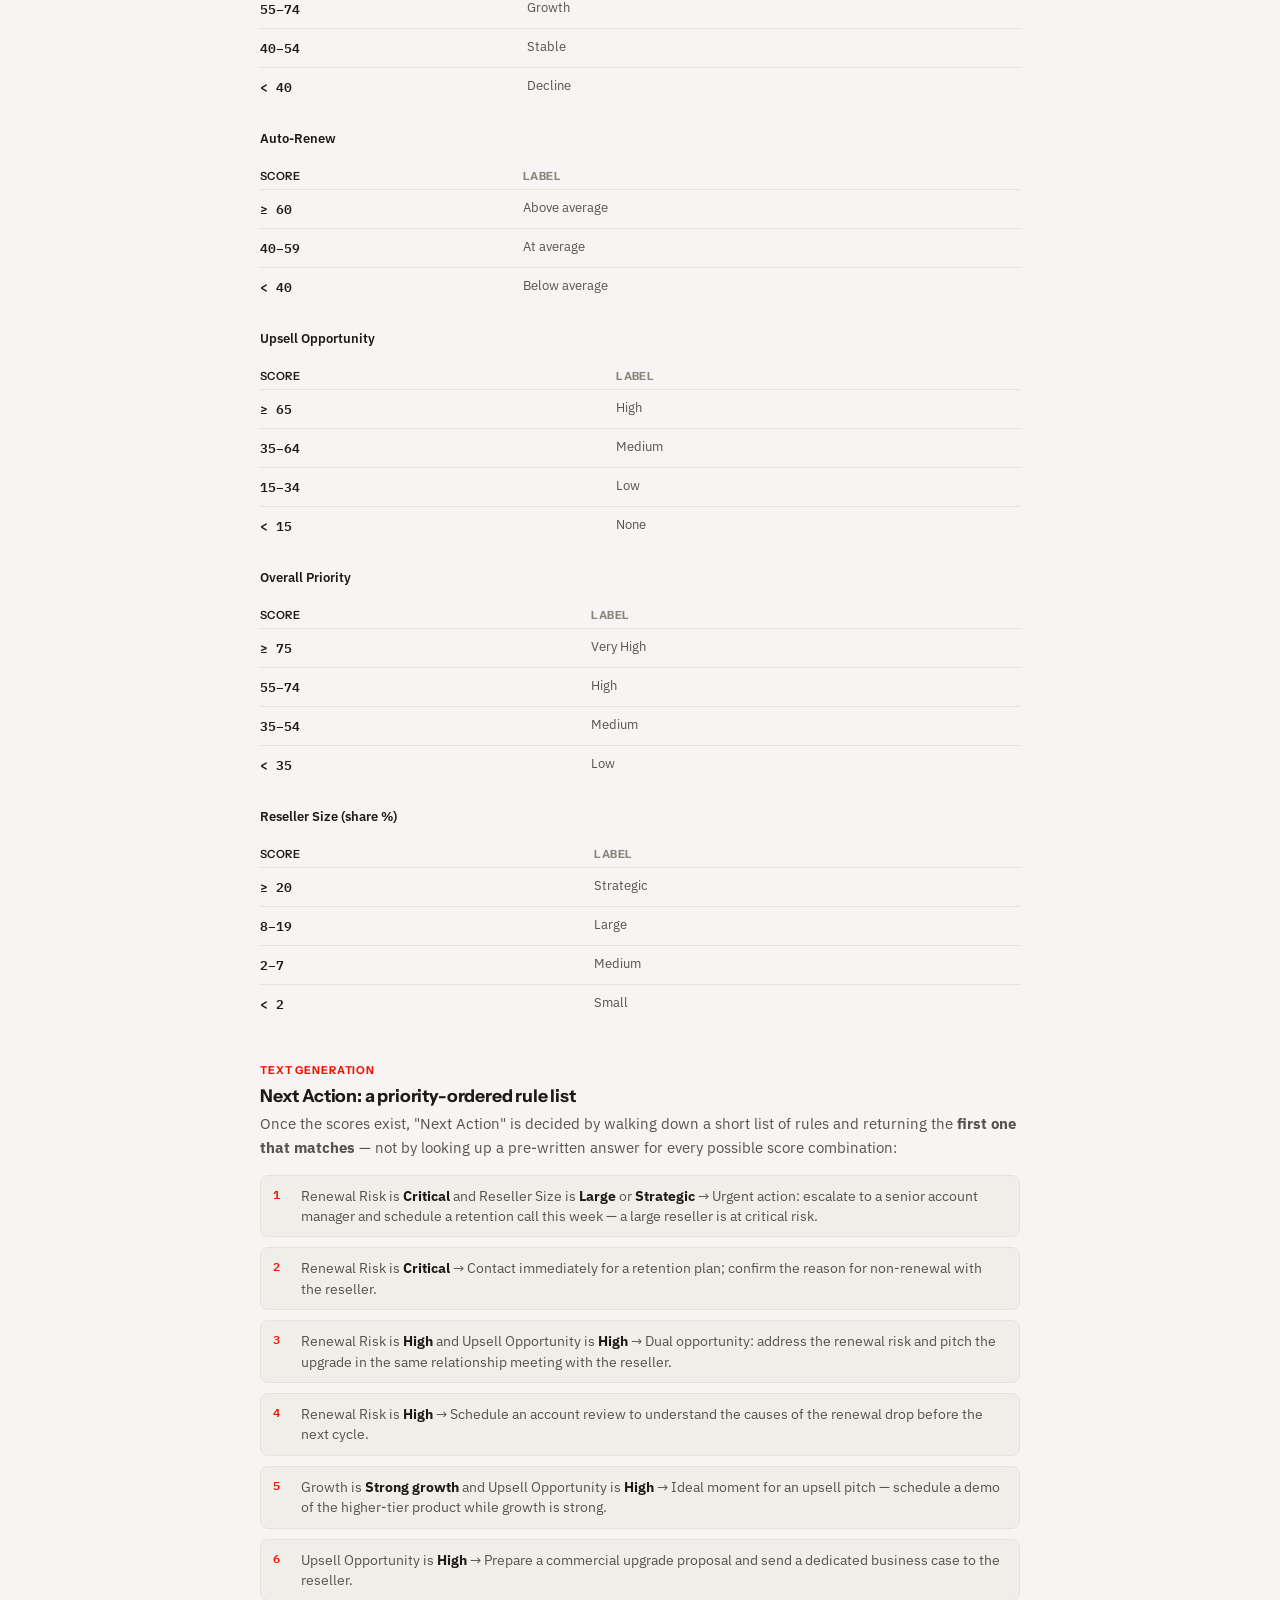
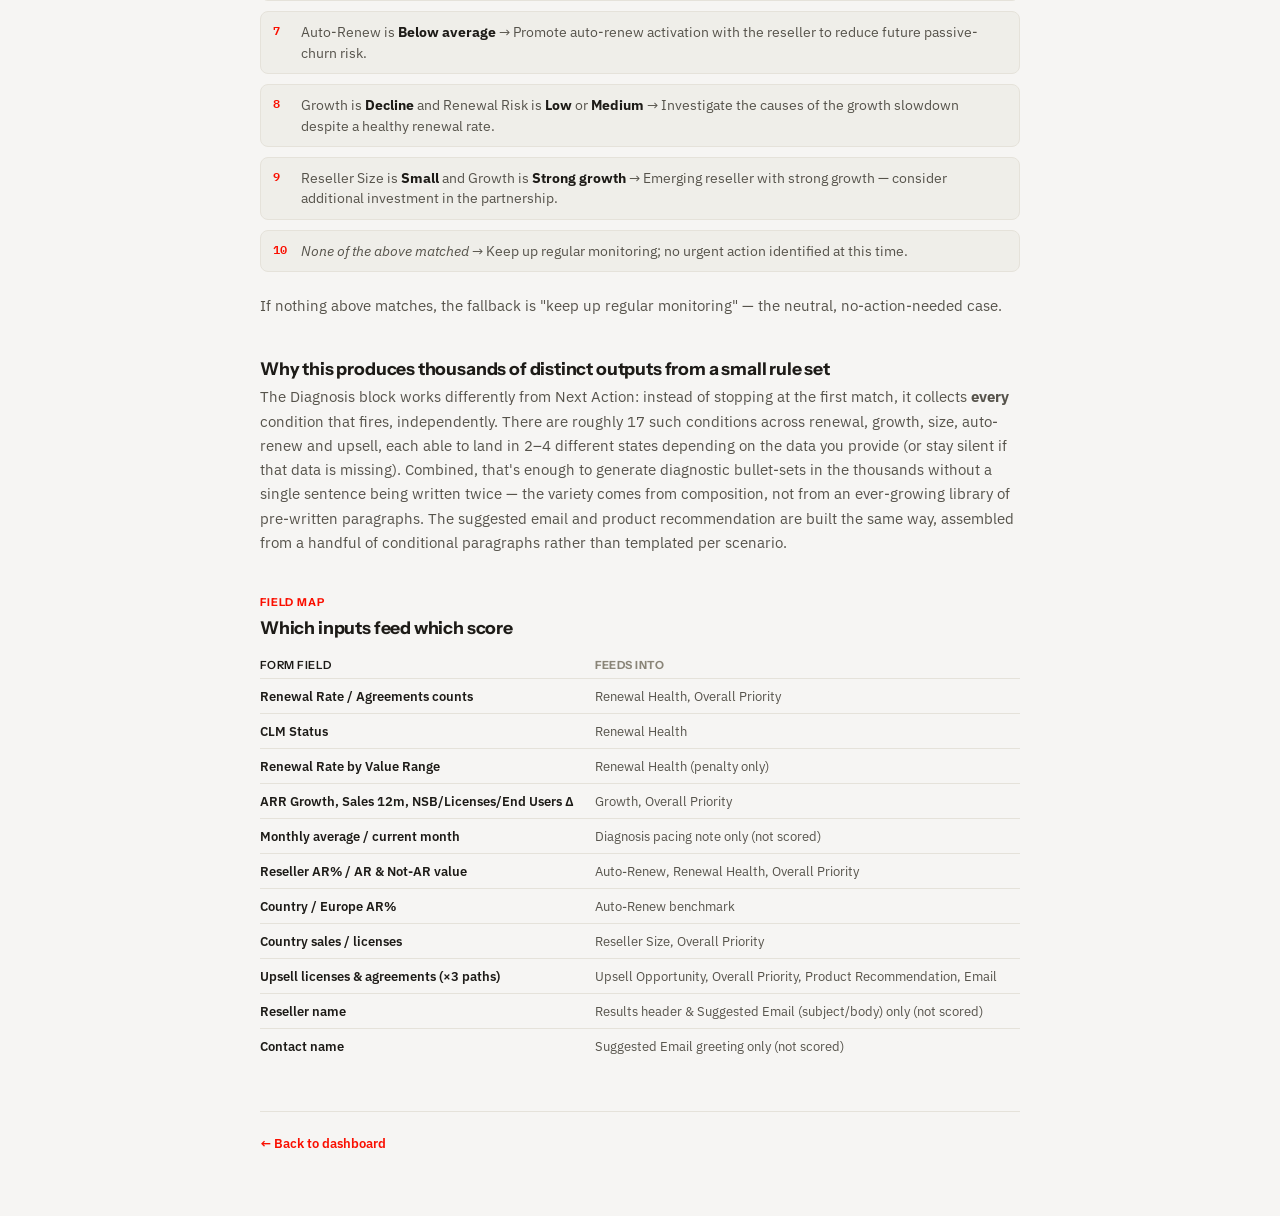
==== commit 7b6ebb61: "Redesign visual identity: deliberate palette and type system - Neutrals now carry a faint warm bias " ====
--- a/methodology.html
+++ b/methodology.html
@@ -4,6 +4,9 @@
 <meta charset="UTF-8">
 <meta name="viewport" content="width=device-width, initial-scale=1.0">
 <title>How it works — Reseller Insights</title>
+<link rel="preconnect" href="https://fonts.googleapis.com">
+<link rel="preconnect" href="https://fonts.gstatic.com" crossorigin>
+<link href="https://fonts.googleapis.com/css2?family=IBM+Plex+Mono:wght@500;600&family=IBM+Plex+Sans:wght@400;500;600&family=Instrument+Sans:wght@500;600;700&display=swap" rel="stylesheet">
 <link rel="stylesheet" href="style.css">
 </head>
 <body>
--- a/style.css
+++ b/style.css
@@ -1,53 +1,63 @@
 :root {
   color-scheme: light;
-  --page:           #fafafa;
+  /* neutrals carry a faint warm bias (paired to the accent) instead of pure grey */
+  --page:           #f6f5f3;
   --surface-1:      #ffffff;
-  --text-primary:   #1b1b1b;
-  --text-secondary: #4b4b4b;
-  --text-muted:     #6e6e6e;
-  --gridline:       #e4e4e4;
-  --border:         rgba(0,0,0,0.09);
+  --surface-sunken: #efeee9;
+  --text-primary:   #1d1b17;
+  --text-secondary: #56534b;
+  --text-muted:     #8a8578;
+  --gridline:       #e5e2da;
+  --border:         rgba(29,27,23,0.10);
+  --shadow:         0 1px 2px rgba(29,27,23,0.04), 0 6px 20px -8px rgba(29,27,23,0.10);
   --accent:         #fa0f00;
   --accent-hover:   #d80d00;
   --accent-wash:    rgba(250,15,0,0.07);
   --accent-ring:    rgba(250,15,0,0.35);
-  /* status colors are picked for >=4.5:1 text contrast on --surface-1, not raw brand hues */
-  --status-good:      #0ca30c;
-  --status-warning:   #a06a05;
-  --status-serious:   #b5502c;
-  --status-critical:  #c53434;
-  --status-neutral:   #6f6e69;
-  --status-good-wash:      rgba(12,163,12,0.12);
-  --status-warning-wash:   rgba(160,106,5,0.13);
-  --status-serious-wash:   rgba(181,80,44,0.13);
-  --status-critical-wash:  rgba(197,52,52,0.12);
-  --status-neutral-wash:   rgba(111,110,105,0.13);
+  /* semantic status colors deliberately sit in different hue families than
+     --accent (orange-red) so a "critical" chip never reads as the brand color */
+  --status-good:      #1f8a4c;
+  --status-warning:   #9a6b00;
+  --status-serious:   #b1560a;
+  --status-critical:  #a31e42;
+  --status-neutral:   #726d61;
+  --status-good-wash:      rgba(31,138,76,0.12);
+  --status-warning-wash:   rgba(154,107,0,0.13);
+  --status-serious-wash:   rgba(177,86,10,0.13);
+  --status-critical-wash:  rgba(163,30,66,0.11);
+  --status-neutral-wash:   rgba(114,109,97,0.13);
+
+  --font-display: "Instrument Sans", -apple-system, BlinkMacSystemFont, "Segoe UI", sans-serif;
+  --font-body:    "IBM Plex Sans", -apple-system, BlinkMacSystemFont, "Segoe UI", sans-serif;
+  --font-mono:    "IBM Plex Mono", ui-monospace, SFMono-Regular, Menlo, monospace;
 }
 
 @media (prefers-color-scheme: dark) {
   :root {
     color-scheme: dark;
-    --page:           #141414;
-    --surface-1:      #1e1e1e;
-    --text-primary:   #f7f7f7;
-    --text-secondary: #c6c6c6;
-    --text-muted:     #949494;
-    --gridline:       #333333;
-    --border:         rgba(255,255,255,0.10);
-    --accent:         #ff4433;
-    --accent-hover:   #ff5b4c;
-    --accent-wash:    rgba(255,68,51,0.13);
-    --accent-ring:    rgba(255,68,51,0.40);
-    --status-good:      #2fc22f;
-    --status-warning:   #e0a63a;
-    --status-serious:   #ec835a;
-    --status-critical:  #e66767;
-    --status-neutral:   #a3a19a;
-    --status-good-wash:      rgba(47,194,47,0.16);
-    --status-warning-wash:   rgba(224,166,58,0.16);
-    --status-serious-wash:   rgba(236,131,90,0.16);
-    --status-critical-wash:  rgba(230,103,103,0.16);
-    --status-neutral-wash:   rgba(163,161,154,0.16);
+    --page:           #18160f;
+    --surface-1:      #221f19;
+    --surface-sunken: #1d1b15;
+    --text-primary:   #f4f2ec;
+    --text-secondary: #c9c4b7;
+    --text-muted:     #948e7d;
+    --gridline:       #38352a;
+    --border:         rgba(244,242,236,0.10);
+    --shadow:         0 1px 2px rgba(0,0,0,0.2), 0 8px 24px -8px rgba(0,0,0,0.5);
+    --accent:         #ff6355;
+    --accent-hover:   #ff8577;
+    --accent-wash:    rgba(255,99,85,0.14);
+    --accent-ring:    rgba(255,99,85,0.40);
+    --status-good:      #3fc178;
+    --status-warning:   #e0a934;
+    --status-serious:   #ef9152;
+    --status-critical:  #e8577f;
+    --status-neutral:   #a6a08e;
+    --status-good-wash:      rgba(63,193,120,0.16);
+    --status-warning-wash:   rgba(224,169,52,0.16);
+    --status-serious-wash:   rgba(239,145,82,0.16);
+    --status-critical-wash:  rgba(232,87,127,0.16);
+    --status-neutral-wash:   rgba(166,160,142,0.16);
   }
 }
 
@@ -58,63 +68,79 @@
   min-height: 100vh;
   background: var(--page);
   color: var(--text-primary);
-  font-family: -apple-system, BlinkMacSystemFont, "Segoe UI", system-ui, Roboto, sans-serif;
+  font-family: var(--font-body);
   -webkit-font-smoothing: antialiased;
+}
+
+@media (prefers-reduced-motion: no-preference) {
+  button, .nav-link, input, select { transition: background-color 0.12s ease, border-color 0.12s ease, color 0.12s ease, box-shadow 0.12s ease; }
 }
 
 .app {
   max-width: 1280px;
   margin: 0 auto;
-  padding: 28px 20px 64px;
-}
+  padding: 24px 20px 64px;
+}
+
+.app-header { margin-bottom: 26px; }
 
 .app-header-top {
   display: flex;
-  align-items: baseline;
+  align-items: center;
   justify-content: space-between;
   gap: 16px;
   flex-wrap: wrap;
+  background: var(--surface-1);
+  border: 1px solid var(--border);
+  border-radius: 14px;
+  padding: 16px 22px;
+  box-shadow: var(--shadow);
+  margin-bottom: 14px;
 }
 
 .app-header h1 {
   display: flex;
   align-items: center;
   gap: 10px;
-  margin: 0 0 6px;
-  font-size: 1.6rem;
-  font-weight: 700;
-  letter-spacing: -0.02em;
+  margin: 0;
+  font-family: var(--font-display);
+  font-size: 1.5rem;
+  font-weight: 700;
+  letter-spacing: -0.015em;
 }
 
 .app-header h1::before {
   content: "";
-  width: 11px;
-  height: 11px;
+  width: 10px;
+  height: 10px;
   border-radius: 3px;
   background: var(--accent);
   flex-shrink: 0;
 }
 
 .nav-link {
-  font-size: 0.84rem;
+  font-size: 0.82rem;
   font-weight: 600;
   color: var(--accent);
   text-decoration: none;
-}
-.nav-link:hover { text-decoration: underline; }
+  white-space: nowrap;
+}
+.nav-link:hover { color: var(--accent-hover); text-decoration: underline; }
+.nav-link:focus-visible { outline: 2px solid var(--accent); outline-offset: 3px; border-radius: 3px; }
 
 .subtitle {
   margin: 0 0 6px;
   color: var(--text-secondary);
-  max-width: 720px;
+  max-width: 680px;
   font-size: 0.92rem;
+  line-height: 1.5;
 }
 
 .storage-hint {
-  margin: 0 0 24px;
+  margin: 0;
   color: var(--text-muted);
   font-size: 0.76rem;
-  max-width: 720px;
+  max-width: 680px;
 }
 
 .layout {
@@ -131,8 +157,9 @@
 .panel {
   background: var(--surface-1);
   border: 1px solid var(--border);
-  border-radius: 16px;
+  border-radius: 14px;
   padding: 24px;
+  box-shadow: var(--shadow);
 }
 
 .form-panel {
@@ -149,13 +176,15 @@
 /* ===== Reseller identity ===== */
 
 .reseller-id {
-  margin-bottom: 22px;
-  padding-bottom: 18px;
-  border-bottom: 1px solid var(--gridline);
+  background: var(--surface-sunken);
+  border-radius: 10px;
+  padding: 16px 16px 14px;
+  margin-bottom: 14px;
 }
 
 .reseller-id-label {
   display: block;
+  font-family: var(--font-display);
   font-size: 0.7rem;
   font-weight: 700;
   text-transform: uppercase;
@@ -171,6 +200,7 @@
   border-radius: 0;
   background: transparent;
   padding: 4px 2px 10px;
+  font-family: var(--font-display);
   font-size: 1.3rem;
   font-weight: 600;
   color: var(--text-primary);
@@ -195,20 +225,23 @@
 
 fieldset {
   border: none;
-  border-top: 1px solid var(--gridline);
-  margin: 0 0 20px;
-  padding: 18px 0 0;
-}
-
-fieldset:first-of-type { border-top: none; padding-top: 0; }
+  background: var(--surface-sunken);
+  border-radius: 10px;
+  margin: 0 0 14px;
+  padding: 16px 16px 14px;
+  min-width: 0;
+}
+
+fieldset:first-of-type { margin-top: 0; }
 
 legend {
   padding: 0 0 12px;
-  font-size: 0.72rem;
+  font-family: var(--font-display);
+  font-size: 0.7rem;
   font-weight: 700;
   text-transform: uppercase;
-  letter-spacing: 0.07em;
-  color: var(--text-muted);
+  letter-spacing: 0.08em;
+  color: var(--text-secondary);
 }
 
 .opt {
@@ -226,6 +259,7 @@
   font-size: 0.8rem;
   color: var(--text-secondary);
   margin-bottom: 10px;
+  min-width: 0;
 }
 
 label.required::after {
@@ -247,11 +281,14 @@
 
 input, select {
   font: inherit;
+  width: 100%;
+  min-width: 0;
   padding: 8px 10px;
-  border-radius: 8px;
+  border-radius: 7px;
   border: 1px solid var(--gridline);
-  background: var(--page);
+  background: var(--surface-1);
   color: var(--text-primary);
+  font-variant-numeric: tabular-nums;
 }
 
 input:focus, select:focus {
@@ -264,29 +301,28 @@
   border-color: var(--status-critical);
 }
 
-.grid-2 { display: grid; grid-template-columns: 1fr 1fr; gap: 0 12px; }
-.grid-3 { display: grid; grid-template-columns: 1fr 1fr 1fr; gap: 0 12px; }
-.grid-4 { display: grid; grid-template-columns: repeat(4, 1fr); gap: 0 12px; }
+.grid-2 { display: grid; grid-template-columns: repeat(2, minmax(0, 1fr)); gap: 0 12px; }
+.grid-3 { display: grid; grid-template-columns: repeat(3, minmax(0, 1fr)); gap: 0 12px; }
+.grid-4 { display: grid; grid-template-columns: repeat(2, minmax(0, 1fr)); gap: 0 12px; }
 
 @media (max-width: 480px) {
   .grid-2, .grid-3, .grid-4 { grid-template-columns: 1fr 1fr; }
 }
 
 .upsell-row {
-  display: grid;
-  grid-template-columns: 1fr auto auto;
-  gap: 10px;
-  align-items: end;
-  margin: 0 0 8px;
+  display: block;
+  margin: 0 0 14px;
+  min-width: 0;
   /* reset the fieldset's default border/padding — its group semantics for
      screen readers are kept, only the visual chrome is removed */
   border: none;
   padding: 0;
 }
 
+.upsell-fields { display: flex; gap: 16px; flex-wrap: wrap; }
 .upsell-row label { flex-direction: row; align-items: center; gap: 6px; margin-bottom: 0; }
-.upsell-row input { width: 80px; }
-.upsell-label { font-size: 0.82rem; color: var(--text-primary); align-self: center; padding: 0; }
+.upsell-row input { width: 80px; flex-shrink: 0; }
+.upsell-label { display: block; font-size: 0.82rem; color: var(--text-primary); padding: 0 0 8px; }
 
 .form-actions {
   display: flex;
@@ -302,14 +338,13 @@
   border-radius: 999px;
   border: 1px solid transparent;
   cursor: pointer;
-  transition: background-color 0.12s ease, border-color 0.12s ease, opacity 0.12s ease;
 }
 button:focus-visible { outline: 2px solid var(--accent); outline-offset: 2px; }
 
-.btn-primary { background: var(--accent); color: #fff; }
+.btn-primary { background: var(--accent); color: #fff; box-shadow: 0 1px 2px rgba(0,0,0,0.08), 0 4px 12px -4px var(--accent-ring); }
 .btn-primary:hover { background: var(--accent-hover); }
 
-.btn-secondary { background: transparent; border-color: var(--gridline); color: var(--text-primary); }
+.btn-secondary { background: var(--surface-1); border-color: var(--gridline); color: var(--text-primary); }
 .btn-secondary:hover { border-color: var(--text-muted); }
 
 .btn-ghost { background: transparent; color: var(--text-muted); border-color: transparent; font-weight: 500; }
@@ -320,6 +355,31 @@
 .empty-hint {
   color: var(--text-muted);
   font-size: 0.88rem;
+}
+
+.empty-hint p { margin: 0; }
+
+.results-panel:has(#empty-hint:not([hidden])) {
+  min-height: 460px;
+  display: flex;
+  align-items: center;
+  justify-content: center;
+  background: var(--page);
+  border-style: dashed;
+}
+
+.results-panel:has(#empty-hint:not([hidden])) .empty-hint {
+  max-width: 300px;
+  text-align: center;
+  display: flex;
+  flex-direction: column;
+  align-items: center;
+  gap: 14px;
+}
+
+.empty-hint-icon {
+  color: var(--text-muted);
+  opacity: 0.6;
 }
 
 .results-header {
@@ -330,9 +390,11 @@
 
 .results-header h2 {
   margin: 0 0 4px;
-  font-size: 1.3rem;
+  font-family: var(--font-display);
+  font-size: 1.35rem;
   font-weight: 700;
   letter-spacing: -0.01em;
+  text-wrap: balance;
 }
 
 .results-meta {
@@ -353,22 +415,34 @@
 }
 
 .tile {
+  background: var(--surface-1);
   border: 1px solid var(--gridline);
-  border-radius: 10px;
-  padding: 14px;
+  border-left: 3px solid var(--status-neutral);
+  border-radius: 8px;
+  padding: 13px 14px;
   display: flex;
   flex-direction: column;
-  gap: 4px;
-}
+  gap: 3px;
+}
+
+.tile:has(.badge.good)     { border-left-color: var(--status-good); }
+.tile:has(.badge.warning)  { border-left-color: var(--status-warning); }
+.tile:has(.badge.serious)  { border-left-color: var(--status-serious); }
+.tile:has(.badge.critical) { border-left-color: var(--status-critical); }
 
 .tile-label {
-  font-size: 0.68rem;
+  font-size: 0.66rem;
   font-weight: 600;
   text-transform: uppercase;
   letter-spacing: 0.06em;
   color: var(--text-muted);
 }
-.tile-value { font-size: 1.7rem; font-weight: 700; font-variant-numeric: proportional-nums; }
+.tile-value {
+  font-family: var(--font-mono);
+  font-size: 1.6rem;
+  font-weight: 600;
+  font-variant-numeric: tabular-nums;
+}
 
 .badge {
   display: inline-flex;
@@ -406,25 +480,33 @@
 .meter-row { display: flex; align-items: center; gap: 10px; }
 .meter-name {
   width: 150px;
-  font-size: 0.72rem;
+  font-size: 0.7rem;
   font-weight: 600;
   text-transform: uppercase;
-  letter-spacing: 0.04em;
+  letter-spacing: 0.05em;
   color: var(--text-muted);
   flex-shrink: 0;
 }
 .meter-track {
   flex: 1;
-  height: 8px;
+  height: 7px;
   border-radius: 999px;
-  background: var(--gridline);
+  background: var(--surface-sunken);
+  border: 1px solid var(--border);
   overflow: hidden;
 }
 .meter-fill { display: block; height: 100%; border-radius: 999px; }
-.meter-num { width: 40px; text-align: right; font-size: 0.78rem; font-variant-numeric: tabular-nums; color: var(--text-secondary); }
+.meter-num {
+  width: 34px;
+  text-align: right;
+  font-family: var(--font-mono);
+  font-size: 0.78rem;
+  font-variant-numeric: tabular-nums;
+  color: var(--text-secondary);
+}
 
 .block { margin-bottom: 24px; }
-.block h2 { font-size: 1rem; font-weight: 700; margin: 0 0 10px; }
+.block h2 { font-family: var(--font-display); font-size: 1rem; font-weight: 700; margin: 0 0 10px; }
 
 .block-header {
   display: flex;
@@ -451,12 +533,13 @@
 .bullet-list li { font-size: 0.88rem; line-height: 1.45; }
 
 .next-action {
-  background: var(--surface-1);
+  background: var(--accent-wash);
   border: 1px solid var(--gridline);
   border-left: 3px solid var(--accent);
-  border-radius: 10px;
+  border-radius: 8px;
   padding: 12px 16px;
   font-size: 0.9rem;
+  font-weight: 500;
   margin: 0;
 }
 
@@ -464,7 +547,7 @@
   white-space: pre-wrap;
   font-family: inherit;
   font-size: 0.85rem;
-  background: var(--page);
+  background: var(--surface-sunken);
   border: 1px solid var(--gridline);
   border-radius: 10px;
   padding: 16px;
@@ -493,9 +576,11 @@
   align-items: center;
   gap: 10px;
   margin: 0 0 8px;
+  font-family: var(--font-display);
   font-size: 1.6rem;
   font-weight: 700;
   letter-spacing: -0.02em;
+  text-wrap: balance;
 }
 
 .doc-header h1::before {
@@ -514,14 +599,17 @@
 }
 
 .doc-section h2 {
+  font-family: var(--font-display);
   font-size: 1.1rem;
   font-weight: 700;
   letter-spacing: -0.01em;
   margin: 0 0 6px;
+  text-wrap: balance;
 }
 
 .doc-eyebrow {
   display: block;
+  font-family: var(--font-display);
   font-size: 0.68rem;
   font-weight: 700;
   text-transform: uppercase;
@@ -540,9 +628,9 @@
 .doc-section p:last-child { margin-bottom: 0; }
 
 .doc-section code {
-  font-family: ui-monospace, SFMono-Regular, Menlo, Consolas, monospace;
+  font-family: var(--font-mono);
   font-size: 0.85em;
-  background: var(--page);
+  background: var(--surface-sunken);
   border: 1px solid var(--gridline);
   border-radius: 4px;
   padding: 1px 5px;
@@ -560,7 +648,7 @@
 .pipeline-step {
   flex: 1;
   min-width: 130px;
-  background: var(--page);
+  background: var(--surface-sunken);
   border: 1px solid var(--gridline);
   border-radius: 10px;
   padding: 12px 14px;
@@ -568,8 +656,9 @@
 
 .pipeline-step .step-num {
   display: block;
+  font-family: var(--font-mono);
   font-size: 0.66rem;
-  font-weight: 700;
+  font-weight: 600;
   text-transform: uppercase;
   letter-spacing: 0.06em;
   color: var(--accent);
@@ -578,6 +667,7 @@
 
 .pipeline-step .step-title {
   display: block;
+  font-family: var(--font-display);
   font-weight: 600;
   font-size: 0.86rem;
   margin-bottom: 3px;
@@ -617,6 +707,7 @@
 
 .spec-table caption {
   text-align: left;
+  font-family: var(--font-display);
   font-size: 0.7rem;
   font-weight: 700;
   text-transform: uppercase;
@@ -627,6 +718,7 @@
 
 .spec-table th {
   text-align: left;
+  font-family: var(--font-display);
   font-size: 0.7rem;
   font-weight: 700;
   text-transform: uppercase;
@@ -645,7 +737,7 @@
 
 .spec-table td:first-child, .spec-table th:first-child { color: var(--text-primary); font-weight: 600; }
 .spec-table tr:last-child td { border-bottom: none; }
-.spec-table .num { font-variant-numeric: tabular-nums; white-space: nowrap; }
+.spec-table .num { font-family: var(--font-mono); font-variant-numeric: tabular-nums; white-space: nowrap; }
 
 .rule-list {
   margin: 0 0 22px;
@@ -661,7 +753,7 @@
   counter-increment: rule;
   position: relative;
   padding: 10px 14px 10px 40px;
-  background: var(--page);
+  background: var(--surface-sunken);
   border: 1px solid var(--gridline);
   border-radius: 8px;
   font-size: 0.85rem;
@@ -674,8 +766,9 @@
   position: absolute;
   left: 12px;
   top: 10px;
+  font-family: var(--font-mono);
   font-size: 0.72rem;
-  font-weight: 700;
+  font-weight: 600;
   color: var(--accent);
 }
 
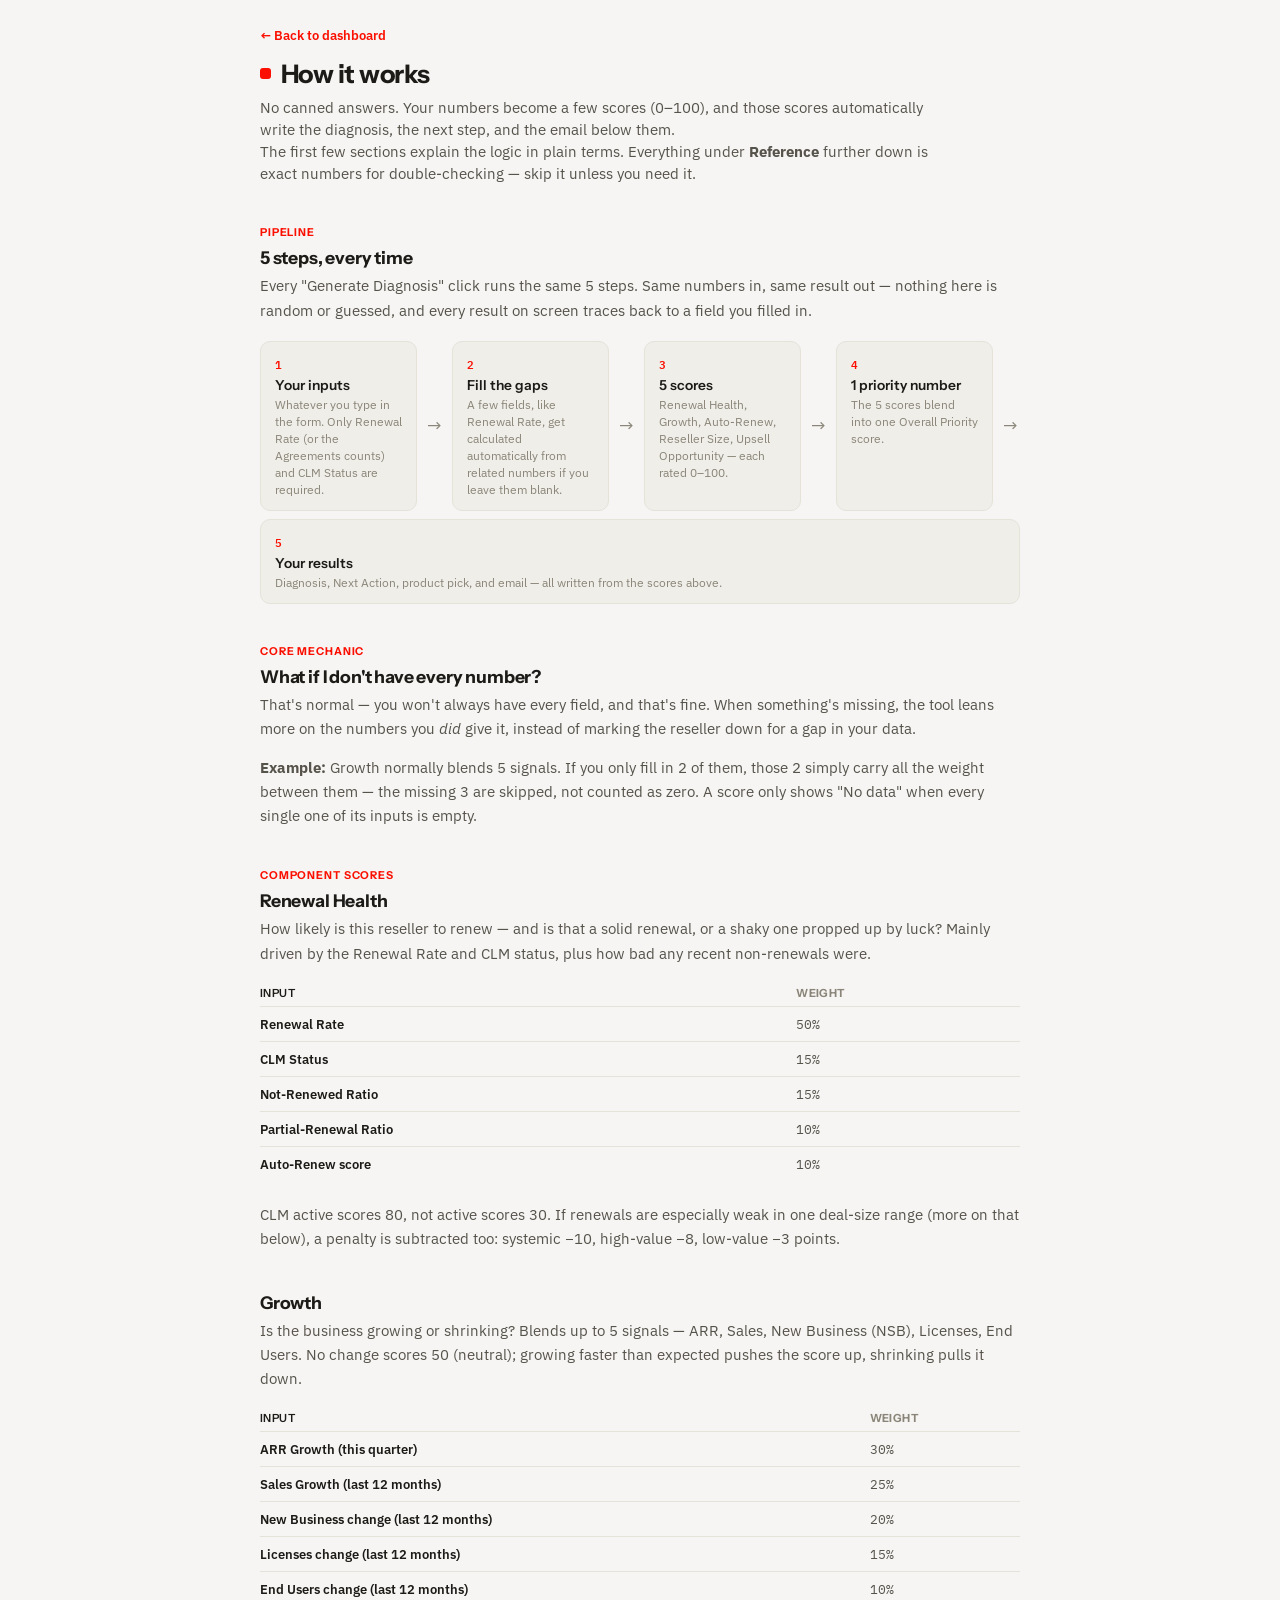
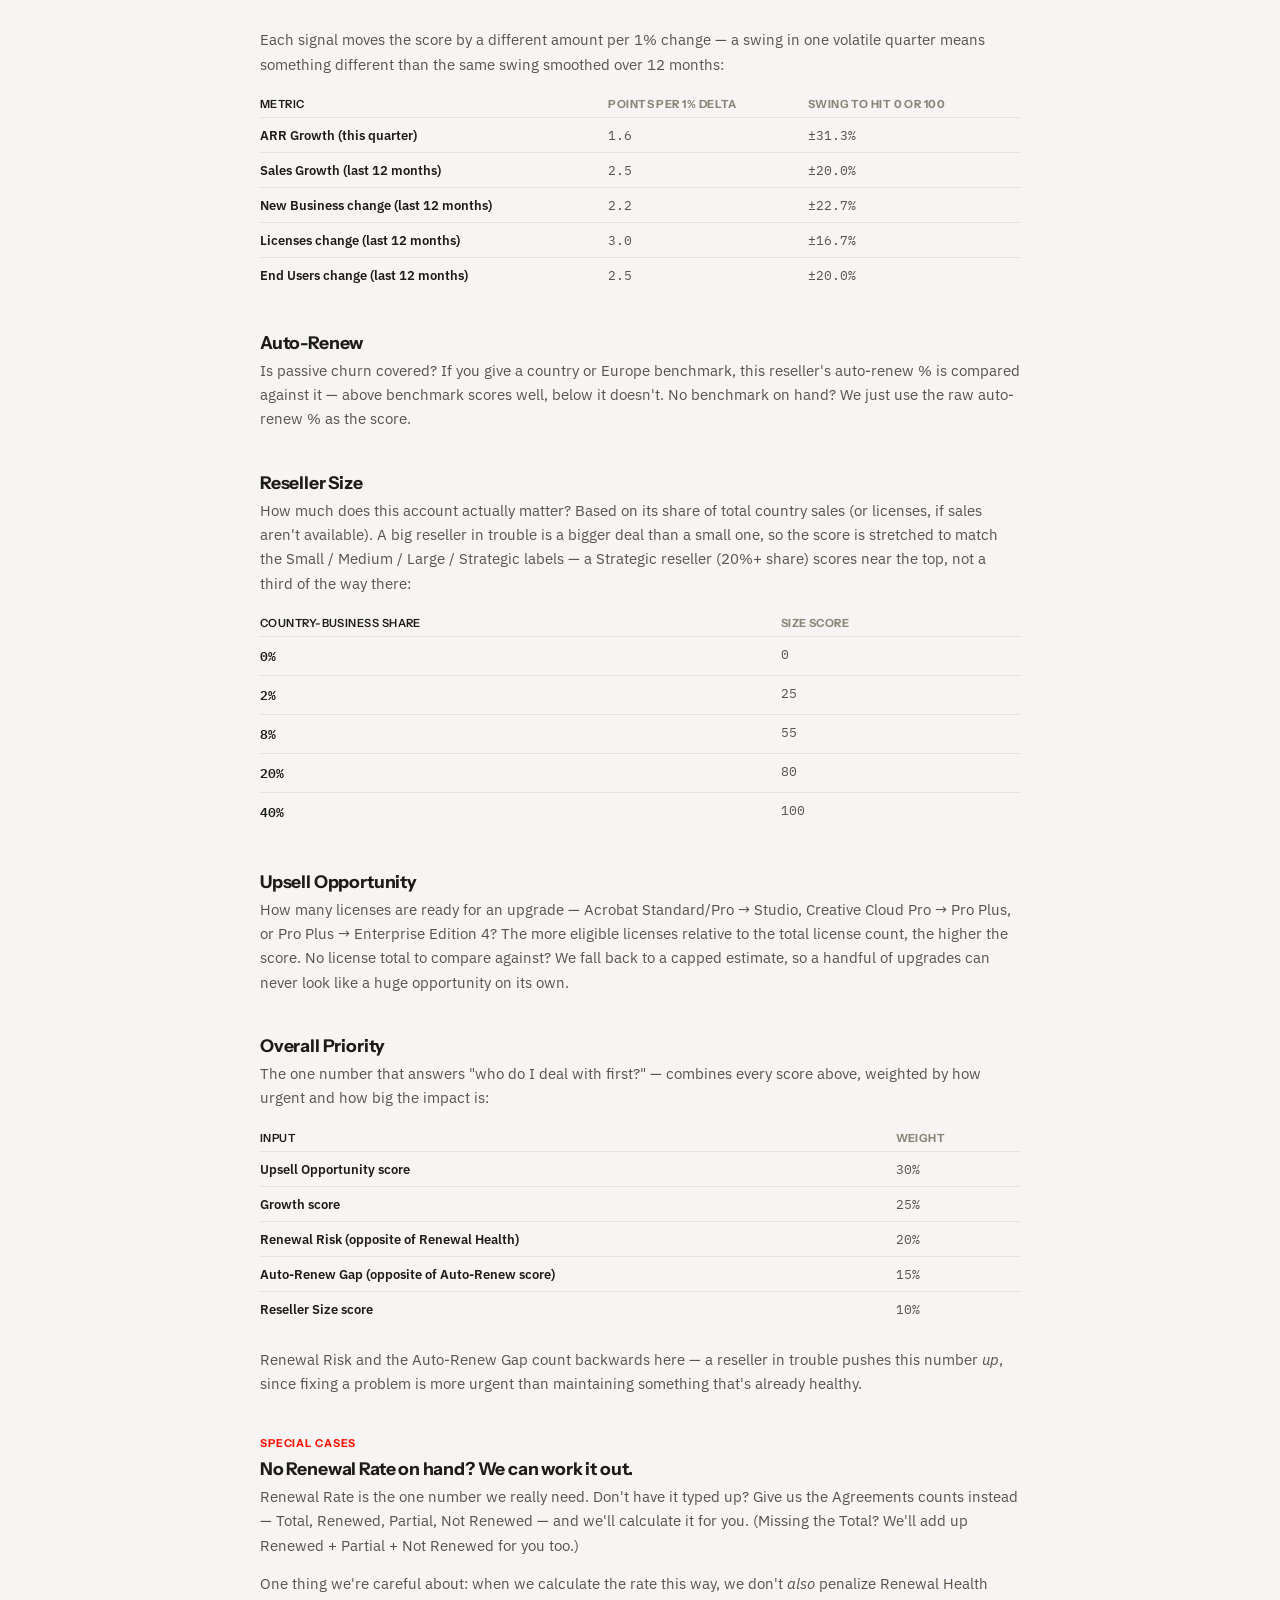
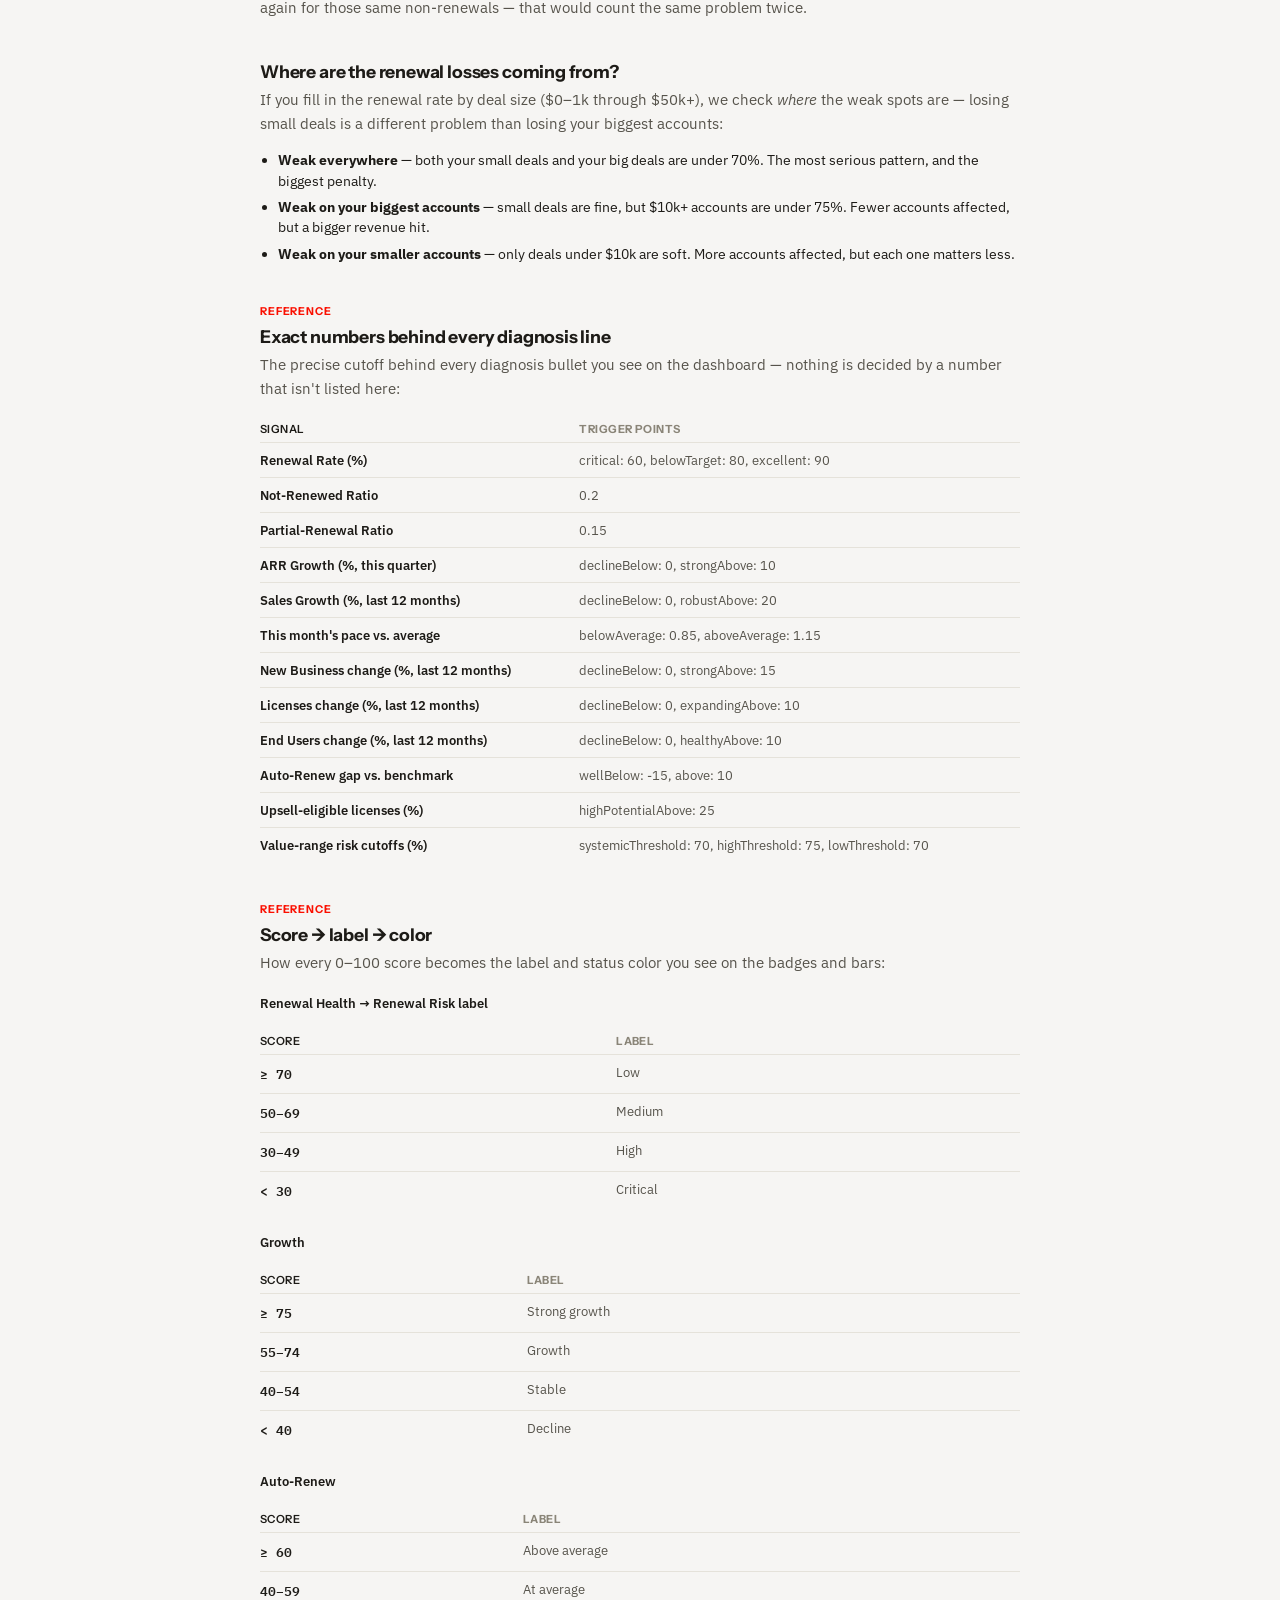
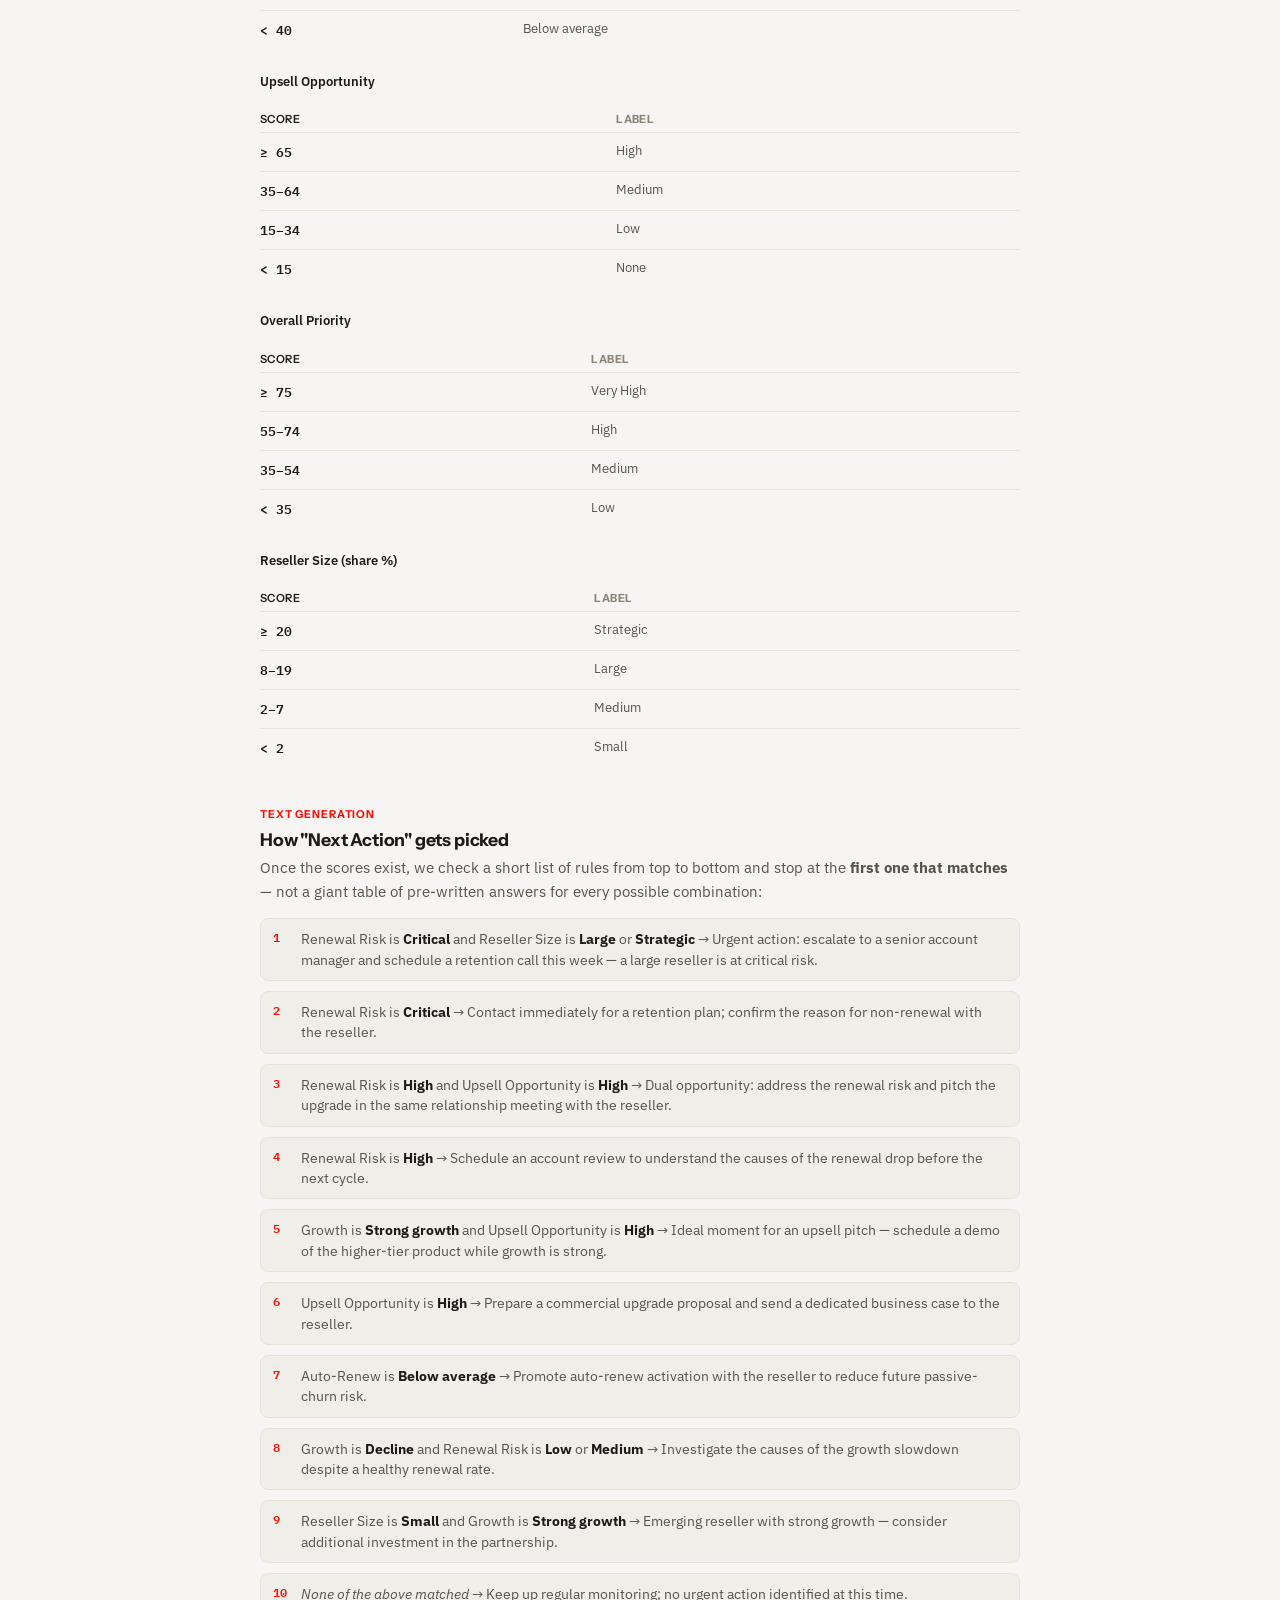
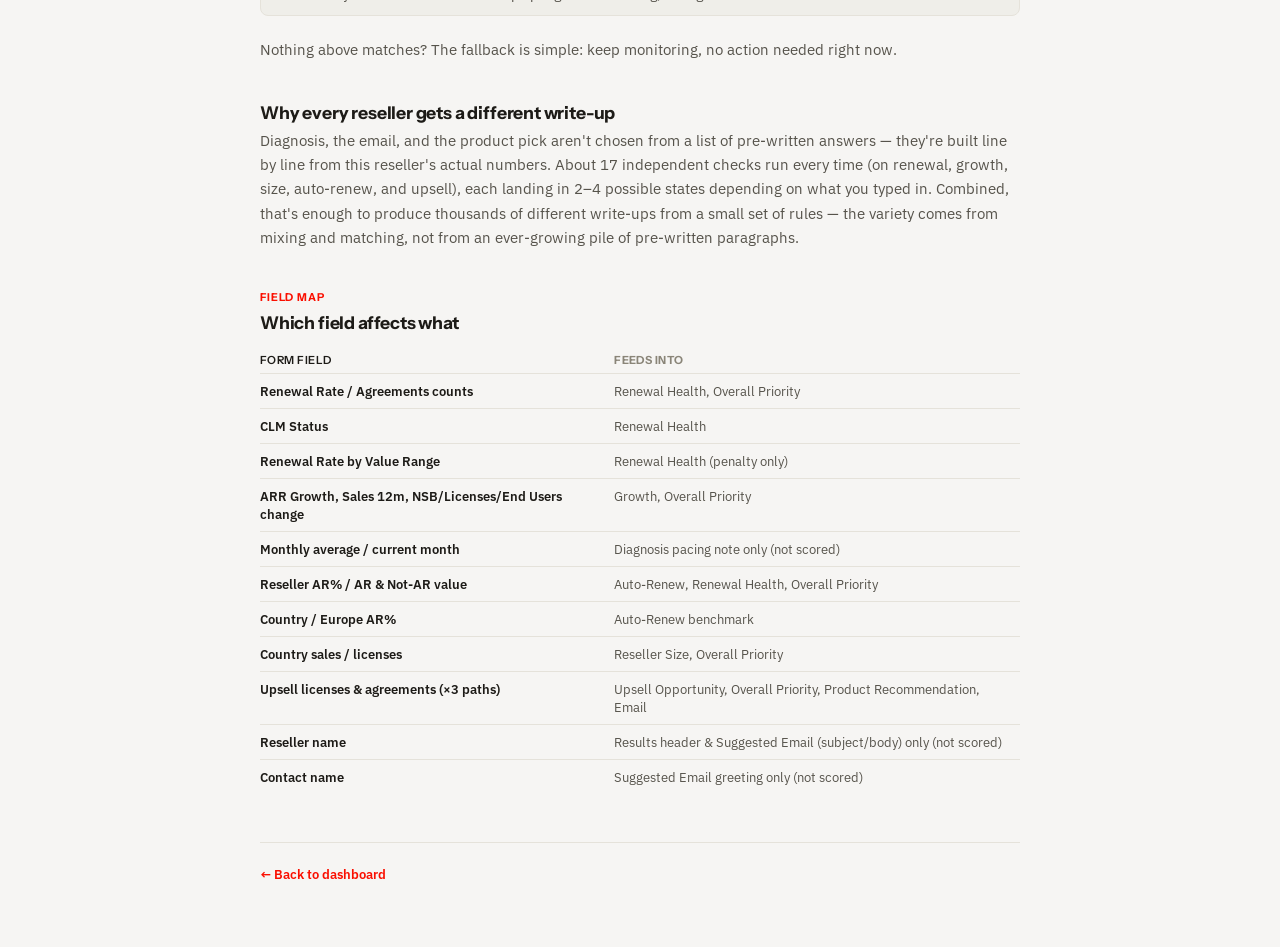
==== commit e69bf9fc: "Add CSV export, simplify header copy, drop persistence, rewrite methodology page for BDMs - Reseller" ====
--- a/methodology.html
+++ b/methodology.html
@@ -16,109 +16,110 @@
     <header class="doc-header">
       <a href="index.html" class="nav-link">← Back to dashboard</a>
       <h1>How it works</h1>
-      <p class="subtitle">Reseller Insights doesn't store a prewritten answer for every situation. It turns your inputs into a handful of 0–100 scores, then composes the diagnosis, next action and email from small, independently-triggered rules — which is what lets a compact model produce thousands of distinct outcomes instead of a lookup table of canned answers.</p>
+      <p class="subtitle">No canned answers. Your numbers become a few scores (0–100), and those scores automatically write the diagnosis, the next step, and the email below them.</p>
+      <p class="subtitle">The first few sections explain the logic in plain terms. Everything under <strong>Reference</strong> further down is exact numbers for double-checking — skip it unless you need it.</p>
     </header>
 
     <section class="doc-section">
       <span class="doc-eyebrow">Pipeline</span>
-      <h2>From raw fields to a recommendation</h2>
-      <p>Every "Generate Diagnosis" click runs the same five-stage pipeline. Nothing here is random — the same inputs always produce the same output, and every number on screen can be traced back to a field you typed in.</p>
+      <h2>5 steps, every time</h2>
+      <p>Every "Generate Diagnosis" click runs the same 5 steps. Same numbers in, same result out — nothing here is random or guessed, and every result on screen traces back to a field you filled in.</p>
       <div class="pipeline" id="pipeline"></div>
     </section>
 
     <section class="doc-section">
       <span class="doc-eyebrow">Core mechanic</span>
-      <h2>Weighted averages that renormalize around missing data</h2>
-      <p>You said yourself that not every field will always be available — that's the norm, not the exception, for reseller data. So instead of requiring every field, each score is a <strong>weighted average of whatever inputs you provided</strong>, with the weights of the missing ones redistributed proportionally across the rest.</p>
-      <p>Worked example: the Growth score normally blends five signals — ARR Growth (30%), Sales Growth (25%), NSB Δ (20%), Licenses Δ (15%), End Users Δ (10%). If you only supply ARR Growth and Sales Growth, the engine doesn't average them against three zeros — it renormalizes: <code>(0.30 × ARR + 0.25 × Sales) ÷ (0.30 + 0.25)</code>, so those two inputs carry their relative weight (55% and 45%) rather than being diluted by data you never gave it. A score only becomes <code>No data</code> when every one of its inputs is missing.</p>
+      <h2>What if I don't have every number?</h2>
+      <p>That's normal — you won't always have every field, and that's fine. When something's missing, the tool leans more on the numbers you <em>did</em> give it, instead of marking the reseller down for a gap in your data.</p>
+      <p><strong>Example:</strong> Growth normally blends 5 signals. If you only fill in 2 of them, those 2 simply carry all the weight between them — the missing 3 are skipped, not counted as zero. A score only shows "No data" when every single one of its inputs is empty.</p>
     </section>
 
     <section class="doc-section">
       <span class="doc-eyebrow">Component scores</span>
       <h2>Renewal Health</h2>
-      <p>Answers: how likely is this reseller to renew, and how much of that renewal is actually solid rather than propped up by auto-renew or partial deals? Built from the Renewal Rate, CLM status, and — when a Renewal Rate wasn't derived from the same Agreements counts (see below) — the Not-Renewed and Partial ratios.</p>
+      <p>How likely is this reseller to renew — and is that a solid renewal, or a shaky one propped up by luck? Mainly driven by the Renewal Rate and CLM status, plus how bad any recent non-renewals were.</p>
       <div id="tbl-renewal-health"></div>
-      <p>CLM Active scores 80, Not Active scores 30 (a fixed 2-point scale, not a formula, since CLM status is binary). A concentrated value-range renewal risk then subtracts a flat penalty from the blended score: <span id="txt-vr-penalty"></span>.</p>
+      <p>CLM active scores 80, not active scores 30. If renewals are especially weak in one deal-size range (more on that below), a penalty is subtracted too: <span id="txt-vr-penalty"></span>.</p>
     </section>
 
     <section class="doc-section">
       <h2>Growth</h2>
-      <p>Answers: is the business getting bigger or smaller, across as many independent growth signals as you can supply? Each % delta is converted to a score with <code>50 + delta × scale</code> (0% change = 50, i.e. neutral), then blended by weight.</p>
+      <p>Is the business growing or shrinking? Blends up to 5 signals — ARR, Sales, New Business (NSB), Licenses, End Users. No change scores 50 (neutral); growing faster than expected pushes the score up, shrinking pulls it down.</p>
       <div id="tbl-growth"></div>
-      <p>The <code>scale</code> differs per metric on purpose — a "large" swing means something different for a volatile quarterly figure than for a smoothed trailing-12-month one:</p>
+      <p>Each signal moves the score by a different amount per 1% change — a swing in one volatile quarter means something different than the same swing smoothed over 12 months:</p>
       <div id="tbl-delta-scale"></div>
     </section>
 
     <section class="doc-section">
       <h2>Auto-Renew</h2>
-      <p>Answers: is passive-churn risk covered? If you give a country or Europe benchmark, the score compares the reseller's AR% against it (<code>50 + (AR% − benchmark) × <span id="txt-ar-scale"></span></code>, so matching the benchmark scores 50). Without a benchmark, the raw AR% is used directly as the score.</p>
+      <p>Is passive churn covered? If you give a country or Europe benchmark, this reseller's auto-renew % is compared against it — above benchmark scores well, below it doesn't. No benchmark on hand? We just use the raw auto-renew % as the score.</p>
     </section>
 
     <section class="doc-section">
       <h2>Reseller Size</h2>
-      <p>Answers: how much does this account actually matter — a large reseller in trouble is a different priority than a small one. Computed as a share of country totals (sales, or licenses as a fallback), then mapped onto a curve so the score lines up with the same thresholds used for the Small / Medium / Large / Strategic label — a Strategic reseller (≥20% share) scores near the top, not at a third of it:</p>
+      <p>How much does this account actually matter? Based on its share of total country sales (or licenses, if sales aren't available). A big reseller in trouble is a bigger deal than a small one, so the score is stretched to match the Small / Medium / Large / Strategic labels — a Strategic reseller (20%+ share) scores near the top, not a third of the way there:</p>
       <div id="tbl-size-curve"></div>
     </section>
 
     <section class="doc-section">
       <h2>Upsell Opportunity</h2>
-      <p>Answers: how much of the license base has an identified upgrade path (Acrobat Standard/Pro → Studio, Creative Cloud Pro → Pro Plus, Creative Cloud Pro Plus → Enterprise Edition 4)? When a total license count is available, the score is the eligible-license ratio × <span id="txt-upsell-scale"></span>. Without a total to normalize against, a capped fallback (raw eligible count × <span id="txt-upsell-fb-scale"></span>, capped at <span id="txt-upsell-fb-cap"></span>) is used instead, so a handful of upgrade-eligible licenses can never overstate confidence into "High" territory on its own.</p>
+      <p>How many licenses are ready for an upgrade — Acrobat Standard/Pro → Studio, Creative Cloud Pro → Pro Plus, or Pro Plus → Enterprise Edition 4? The more eligible licenses relative to the total license count, the higher the score. No license total to compare against? We fall back to a capped estimate, so a handful of upgrades can never look like a huge opportunity on its own.</p>
     </section>
 
     <section class="doc-section">
       <h2>Overall Priority</h2>
-      <p>The single number that answers "where should I spend my time first" — a blend of the other scores, weighted by how actionable and consequential each one is:</p>
+      <p>The one number that answers "who do I deal with first?" — combines every score above, weighted by how urgent and how big the impact is:</p>
       <div id="tbl-priority"></div>
-      <p>Renewal Risk and the Auto-Renew Gap both feed in as <code>100 − score</code>, so risk (not health) drives priority upward — a reseller in trouble is a higher priority to act on than one who's already healthy.</p>
+      <p>Renewal Risk and the Auto-Renew Gap count backwards here — a reseller in trouble pushes this number <em>up</em>, since fixing a problem is more urgent than maintaining something that's already healthy.</p>
     </section>
 
     <section class="doc-section">
       <span class="doc-eyebrow">Special cases</span>
-      <h2>Deriving Renewal Rate from Agreements counts</h2>
-      <p>Renewal Rate is the one field the engine insists on having, one way or another — either type the % directly, or supply the Agreements counts (Total, Renewed, Partial, Not Renewed) and it's derived: first from <code>Renewed ÷ Total</code>, or if only Not Renewed is known, from <code>(Total − Not Renewed − Partial) ÷ Total</code>. Total itself is filled in from Renewed + Partial + Not Renewed if you leave it blank.</p>
-      <p>When the rate is derived this way, the Not-Renewed and Partial ratios are <strong>excluded</strong> from Renewal Health's weighted average rather than added on top — they were built from the exact same three numbers as the rate itself, so including both would double-count one data point instead of blending two independent signals.</p>
+      <h2>No Renewal Rate on hand? We can work it out.</h2>
+      <p>Renewal Rate is the one number we really need. Don't have it typed up? Give us the Agreements counts instead — Total, Renewed, Partial, Not Renewed — and we'll calculate it for you. (Missing the Total? We'll add up Renewed + Partial + Not Renewed for you too.)</p>
+      <p>One thing we're careful about: when we calculate the rate this way, we don't <em>also</em> penalize Renewal Health again for those same non-renewals — that would count the same problem twice.</p>
     </section>
 
     <section class="doc-section">
-      <h2>Value-range renewal risk</h2>
-      <p>The optional renewal-rate-by-value-range breakdown ($0–1k through $50k+) isn't just displayed — it's read for <em>where</em> the risk is concentrated, because a weak renewal rate driven by small accounts is a different problem than one driven by large ones:</p>
+      <h2>Where are the renewal losses coming from?</h2>
+      <p>If you fill in the renewal rate by deal size ($0–1k through $50k+), we check <em>where</em> the weak spots are — losing small deals is a different problem than losing your biggest accounts:</p>
       <ul class="bullet-list">
-        <li><strong>Systemic</strong> — both a low-value band and a high-value band are under 70%. Broad-based weakness, heaviest penalty.</li>
-        <li><strong>High-value concentration</strong> — the worst band is $10k+ and under 75%. Smaller volume of accounts, disproportionate revenue impact.</li>
-        <li><strong>Low-value concentration</strong> — only bands under $10k are weak. Larger volume, smaller revenue impact, lightest penalty.</li>
+        <li><strong>Weak everywhere</strong> — both your small deals and your big deals are under 70%. The most serious pattern, and the biggest penalty.</li>
+        <li><strong>Weak on your biggest accounts</strong> — small deals are fine, but $10k+ accounts are under 75%. Fewer accounts affected, but a bigger revenue hit.</li>
+        <li><strong>Weak on your smaller accounts</strong> — only deals under $10k are soft. More accounts affected, but each one matters less.</li>
       </ul>
     </section>
 
     <section class="doc-section">
       <span class="doc-eyebrow">Reference</span>
-      <h2>Diagnosis trigger thresholds</h2>
-      <p>Every raw-value cutoff that triggers a diagnosis bullet or a value-range risk level, exactly as configured — nothing in the diagnosis text is decided by a number that isn't listed here:</p>
+      <h2>Exact numbers behind every diagnosis line</h2>
+      <p>The precise cutoff behind every diagnosis bullet you see on the dashboard — nothing is decided by a number that isn't listed here:</p>
       <div id="tbl-thresholds"></div>
     </section>
 
     <section class="doc-section">
       <span class="doc-eyebrow">Reference</span>
-      <h2>Score bands</h2>
-      <p>Every score is also translated into a label and a status color for the badges and meters. These are the exact thresholds in use:</p>
+      <h2>Score → label → color</h2>
+      <p>How every 0–100 score becomes the label and status color you see on the badges and bars:</p>
       <div id="tbl-bands"></div>
     </section>
 
     <section class="doc-section">
       <span class="doc-eyebrow">Text generation</span>
-      <h2>Next Action: a priority-ordered rule list</h2>
-      <p>Once the scores exist, "Next Action" is decided by walking down a short list of rules and returning the <strong>first one that matches</strong> — not by looking up a pre-written answer for every possible score combination:</p>
+      <h2>How "Next Action" gets picked</h2>
+      <p>Once the scores exist, we check a short list of rules from top to bottom and stop at the <strong>first one that matches</strong> — not a giant table of pre-written answers for every possible combination:</p>
       <ol class="rule-list" id="rule-list"></ol>
-      <p>If nothing above matches, the fallback is "keep up regular monitoring" — the neutral, no-action-needed case.</p>
+      <p>Nothing above matches? The fallback is simple: keep monitoring, no action needed right now.</p>
     </section>
 
     <section class="doc-section">
-      <h2>Why this produces thousands of distinct outputs from a small rule set</h2>
-      <p>The Diagnosis block works differently from Next Action: instead of stopping at the first match, it collects <strong>every</strong> condition that fires, independently. There are roughly 17 such conditions across renewal, growth, size, auto-renew and upsell, each able to land in 2–4 different states depending on the data you provide (or stay silent if that data is missing). Combined, that's enough to generate diagnostic bullet-sets in the thousands without a single sentence being written twice — the variety comes from composition, not from an ever-growing library of pre-written paragraphs. The suggested email and product recommendation are built the same way, assembled from a handful of conditional paragraphs rather than templated per scenario.</p>
+      <h2>Why every reseller gets a different write-up</h2>
+      <p>Diagnosis, the email, and the product pick aren't chosen from a list of pre-written answers — they're built line by line from this reseller's actual numbers. About 17 independent checks run every time (on renewal, growth, size, auto-renew, and upsell), each landing in 2–4 possible states depending on what you typed in. Combined, that's enough to produce thousands of different write-ups from a small set of rules — the variety comes from mixing and matching, not from an ever-growing pile of pre-written paragraphs.</p>
     </section>
 
     <section class="doc-section">
       <span class="doc-eyebrow">Field map</span>
-      <h2>Which inputs feed which score</h2>
+      <h2>Which field affects what</h2>
       <div class="table-scroll">
         <table class="spec-table">
           <thead><tr><th>Form field</th><th>Feeds into</th></tr></thead>
@@ -126,7 +127,7 @@
             <tr><td>Renewal Rate / Agreements counts</td><td>Renewal Health, Overall Priority</td></tr>
             <tr><td>CLM Status</td><td>Renewal Health</td></tr>
             <tr><td>Renewal Rate by Value Range</td><td>Renewal Health (penalty only)</td></tr>
-            <tr><td>ARR Growth, Sales 12m, NSB/Licenses/End Users Δ</td><td>Growth, Overall Priority</td></tr>
+            <tr><td>ARR Growth, Sales 12m, NSB/Licenses/End Users change</td><td>Growth, Overall Priority</td></tr>
             <tr><td>Monthly average / current month</td><td>Diagnosis pacing note only (not scored)</td></tr>
             <tr><td>Reseller AR% / AR &amp; Not-AR value</td><td>Auto-Renew, Renewal Health, Overall Priority</td></tr>
             <tr><td>Country / Europe AR%</td><td>Auto-Renew benchmark</td></tr>
--- a/style.css
+++ b/style.css
@@ -10,6 +10,7 @@
   --gridline:       #e5e2da;
   --border:         rgba(29,27,23,0.10);
   --shadow:         0 1px 2px rgba(29,27,23,0.04), 0 6px 20px -8px rgba(29,27,23,0.10);
+  --shadow-sm:      0 1px 2px rgba(29,27,23,0.03), 0 3px 10px -6px rgba(29,27,23,0.12);
   --accent:         #fa0f00;
   --accent-hover:   #d80d00;
   --accent-wash:    rgba(250,15,0,0.07);
@@ -44,6 +45,7 @@
     --gridline:       #38352a;
     --border:         rgba(244,242,236,0.10);
     --shadow:         0 1px 2px rgba(0,0,0,0.2), 0 8px 24px -8px rgba(0,0,0,0.5);
+    --shadow-sm:      0 1px 2px rgba(0,0,0,0.16), 0 4px 12px -6px rgba(0,0,0,0.4);
     --accent:         #ff6355;
     --accent-hover:   #ff8577;
     --accent-wash:    rgba(255,99,85,0.14);
@@ -177,31 +179,45 @@
 
 .reseller-id {
   background: var(--surface-sunken);
+  border: 1px solid var(--border);
   border-radius: 10px;
-  padding: 16px 16px 14px;
-  margin-bottom: 14px;
+  padding: 22px 22px 18px;
+  margin-bottom: 26px;
+  box-shadow: var(--shadow-sm);
 }
 
 .reseller-id-label {
-  display: block;
-  font-family: var(--font-display);
-  font-size: 0.7rem;
+  display: flex;
+  flex-direction: row;
+  align-items: center;
+  gap: 8px;
+  font-family: var(--font-display);
+  font-size: 0.8rem;
   font-weight: 700;
   text-transform: uppercase;
-  letter-spacing: 0.08em;
-  color: var(--text-muted);
-  margin-bottom: 8px;
+  letter-spacing: 0.06em;
+  color: var(--text-primary);
+  margin-bottom: 10px;
+}
+
+.reseller-id-label::before {
+  content: "";
+  display: inline-block;
+  width: 3px;
+  height: 13px;
+  border-radius: 1.5px;
+  background: var(--accent);
+  flex-shrink: 0;
 }
 
 .reseller-id-input {
   width: 100%;
-  border: none;
-  border-bottom: 2px solid var(--gridline);
-  border-radius: 0;
-  background: transparent;
-  padding: 4px 2px 10px;
-  font-family: var(--font-display);
-  font-size: 1.3rem;
+  border: 1px solid var(--gridline);
+  border-radius: 7px;
+  background: var(--surface-1);
+  padding: 8px 10px;
+  font-family: var(--font-display);
+  font-size: 1.15rem;
   font-weight: 600;
   color: var(--text-primary);
   letter-spacing: -0.01em;
@@ -209,7 +225,8 @@
 
 .reseller-id-input:focus {
   outline: none;
-  border-bottom-color: var(--accent);
+  border-color: var(--accent);
+  box-shadow: 0 0 0 3px var(--accent-ring);
 }
 
 .reseller-id-input::placeholder {
@@ -224,24 +241,39 @@
 /* ===== Form fields ===== */
 
 fieldset {
-  border: none;
+  border: 1px solid var(--border);
   background: var(--surface-sunken);
   border-radius: 10px;
-  margin: 0 0 14px;
-  padding: 16px 16px 14px;
+  margin: 0 0 26px;
+  padding: 22px 22px 18px;
   min-width: 0;
+  box-shadow: var(--shadow-sm);
 }
 
 fieldset:first-of-type { margin-top: 0; }
+fieldset:last-of-type { margin-bottom: 0; }
 
 legend {
-  padding: 0 0 12px;
-  font-family: var(--font-display);
-  font-size: 0.7rem;
+  display: flex;
+  align-items: center;
+  gap: 8px;
+  padding: 0 0 14px;
+  font-family: var(--font-display);
+  font-size: 0.8rem;
   font-weight: 700;
   text-transform: uppercase;
-  letter-spacing: 0.08em;
-  color: var(--text-secondary);
+  letter-spacing: 0.06em;
+  color: var(--text-primary);
+}
+
+legend::before {
+  content: "";
+  display: inline-block;
+  width: 3px;
+  height: 13px;
+  border-radius: 1.5px;
+  background: var(--accent);
+  flex-shrink: 0;
 }
 
 .opt {
@@ -262,7 +294,7 @@
   min-width: 0;
 }
 
-label.required::after {
+label.required .label-text::after {
   content: " *";
   color: var(--accent);
 }
@@ -313,16 +345,29 @@
   display: block;
   margin: 0 0 14px;
   min-width: 0;
-  /* reset the fieldset's default border/padding — its group semantics for
+  /* reset the outer fieldset card styling — its group semantics for
      screen readers are kept, only the visual chrome is removed */
+  background: none;
   border: none;
+  border-radius: 0;
+  box-shadow: none;
   padding: 0;
 }
 
 .upsell-fields { display: flex; gap: 16px; flex-wrap: wrap; }
 .upsell-row label { flex-direction: row; align-items: center; gap: 6px; margin-bottom: 0; }
 .upsell-row input { width: 80px; flex-shrink: 0; }
-.upsell-label { display: block; font-size: 0.82rem; color: var(--text-primary); padding: 0 0 8px; }
+.upsell-label {
+  display: block;
+  font-family: var(--font-body);
+  font-size: 0.82rem;
+  font-weight: 600;
+  text-transform: none;
+  letter-spacing: normal;
+  color: var(--text-primary);
+  padding: 0 0 8px;
+}
+.upsell-label::before { content: none; }
 
 .form-actions {
   display: flex;
@@ -330,6 +375,24 @@
   margin-top: 10px;
   flex-wrap: wrap;
 }
+
+.sample-picker-row {
+  display: flex;
+  align-items: flex-end;
+  gap: 10px;
+  margin-top: 14px;
+  padding-top: 14px;
+  border-top: 1px dashed var(--gridline);
+  flex-wrap: wrap;
+}
+
+.sample-picker-label {
+  flex: 1;
+  min-width: 180px;
+  margin-bottom: 0;
+}
+
+.sample-picker-row .btn-secondary { flex-shrink: 0; }
 
 button {
   font: inherit;
@@ -443,6 +506,16 @@
   font-weight: 600;
   font-variant-numeric: tabular-nums;
 }
+
+.tile-track {
+  display: block;
+  height: 4px;
+  border-radius: 999px;
+  background: var(--surface-sunken);
+  overflow: hidden;
+  margin-top: 5px;
+}
+.tile-fill { display: block; height: 100%; border-radius: 999px; }
 
 .badge {
   display: inline-flex;
@@ -470,42 +543,13 @@
 .badge.critical { color: var(--status-critical); background: var(--status-critical-wash); }
 .badge.neutral  { color: var(--status-neutral); background: var(--status-neutral-wash); }
 
-.meters {
-  display: flex;
-  flex-direction: column;
-  gap: 10px;
-  margin-bottom: 24px;
-}
-
-.meter-row { display: flex; align-items: center; gap: 10px; }
-.meter-name {
-  width: 150px;
-  font-size: 0.7rem;
-  font-weight: 600;
-  text-transform: uppercase;
-  letter-spacing: 0.05em;
-  color: var(--text-muted);
-  flex-shrink: 0;
-}
-.meter-track {
-  flex: 1;
-  height: 7px;
-  border-radius: 999px;
-  background: var(--surface-sunken);
-  border: 1px solid var(--border);
-  overflow: hidden;
-}
-.meter-fill { display: block; height: 100%; border-radius: 999px; }
-.meter-num {
-  width: 34px;
-  text-align: right;
-  font-family: var(--font-mono);
-  font-size: 0.78rem;
-  font-variant-numeric: tabular-nums;
-  color: var(--text-secondary);
-}
-
 .block { margin-bottom: 24px; }
+.block:last-child { margin-bottom: 0; }
+
+.block-export .opt {
+  display: block;
+  margin: 0 0 12px;
+}
 .block h2 { font-family: var(--font-display); font-size: 1rem; font-weight: 700; margin: 0 0 10px; }
 
 .block-header {
@@ -541,6 +585,30 @@
   font-size: 0.9rem;
   font-weight: 500;
   margin: 0;
+}
+
+.email-variant-tabs {
+  display: flex;
+  gap: 6px;
+  flex-wrap: wrap;
+  margin-bottom: 10px;
+}
+
+.email-tab {
+  font-size: 0.78rem;
+  font-weight: 600;
+  padding: 6px 14px;
+  border-radius: 999px;
+  border: 1px solid var(--gridline);
+  background: var(--surface-1);
+  color: var(--text-secondary);
+  cursor: pointer;
+}
+.email-tab:hover { border-color: var(--text-muted); color: var(--text-primary); }
+.email-tab[aria-selected="true"] {
+  background: var(--accent);
+  border-color: var(--accent);
+  color: #fff;
 }
 
 .email-draft {
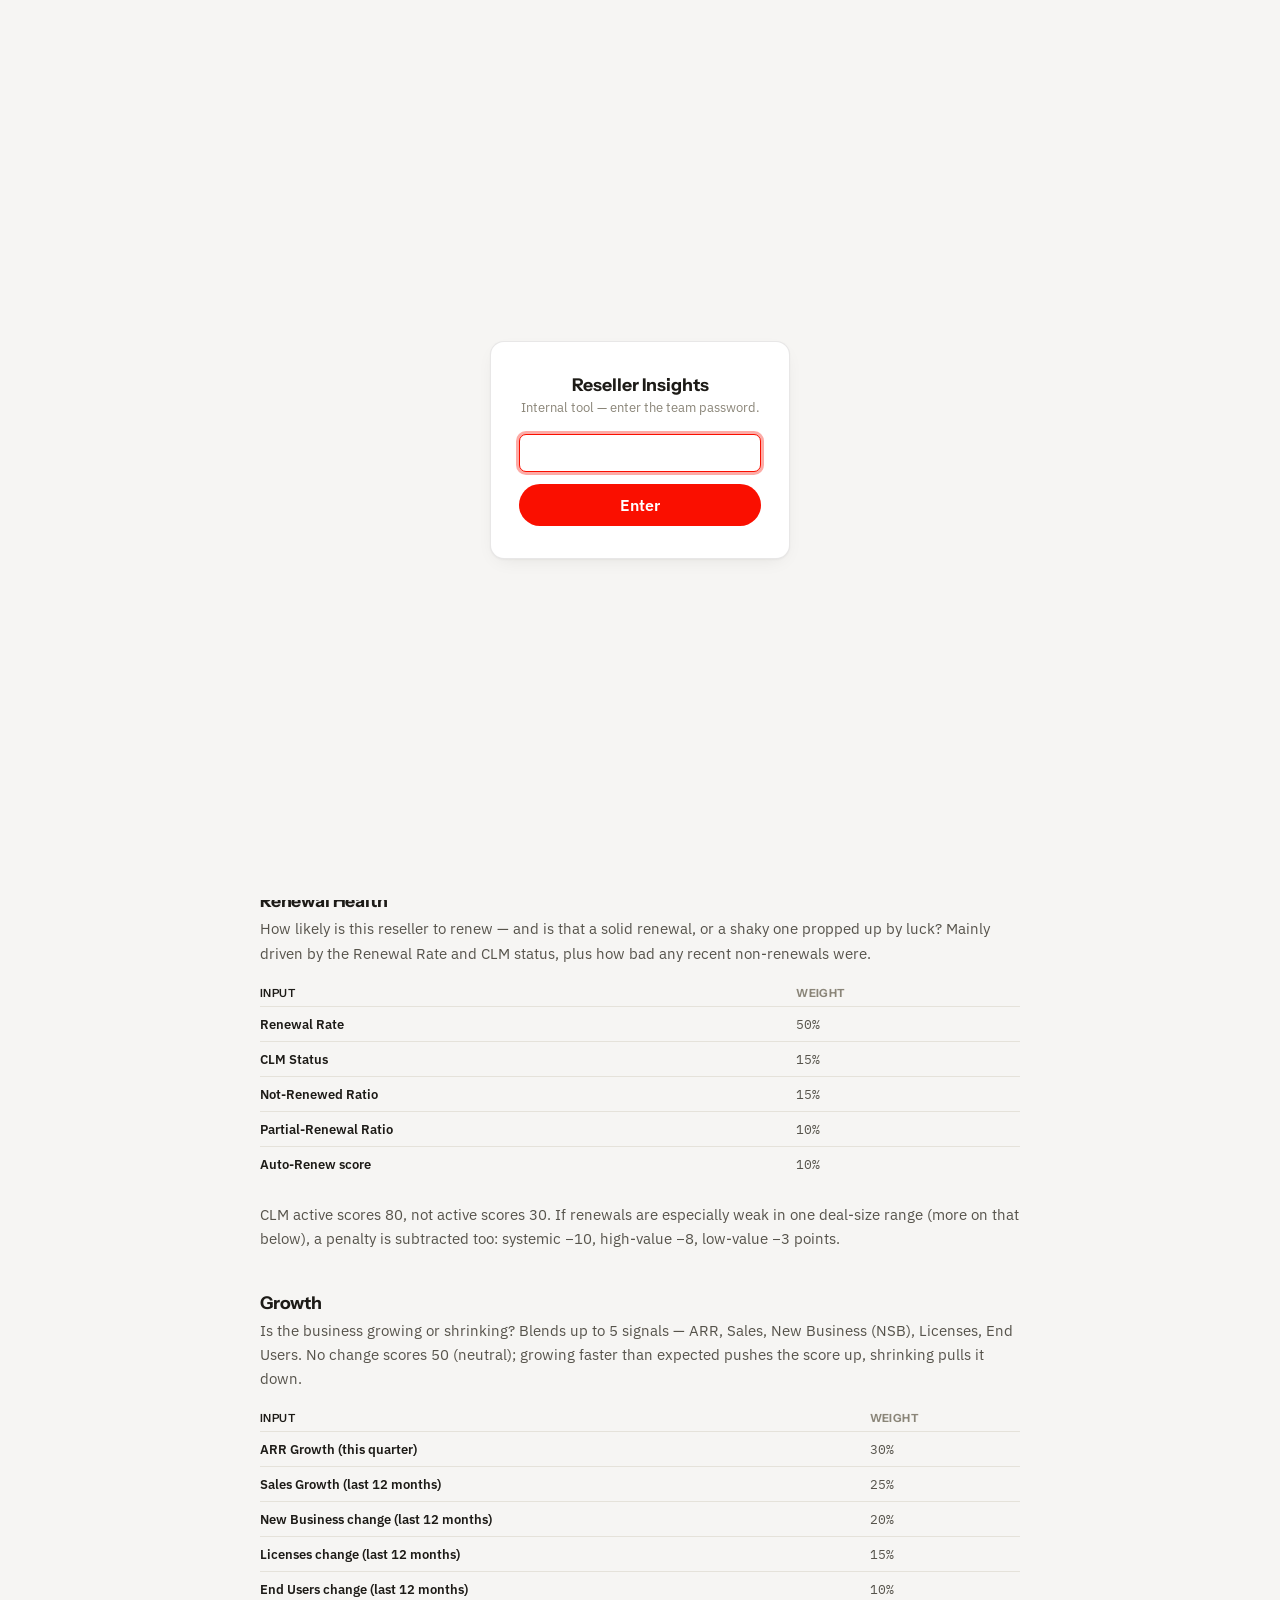
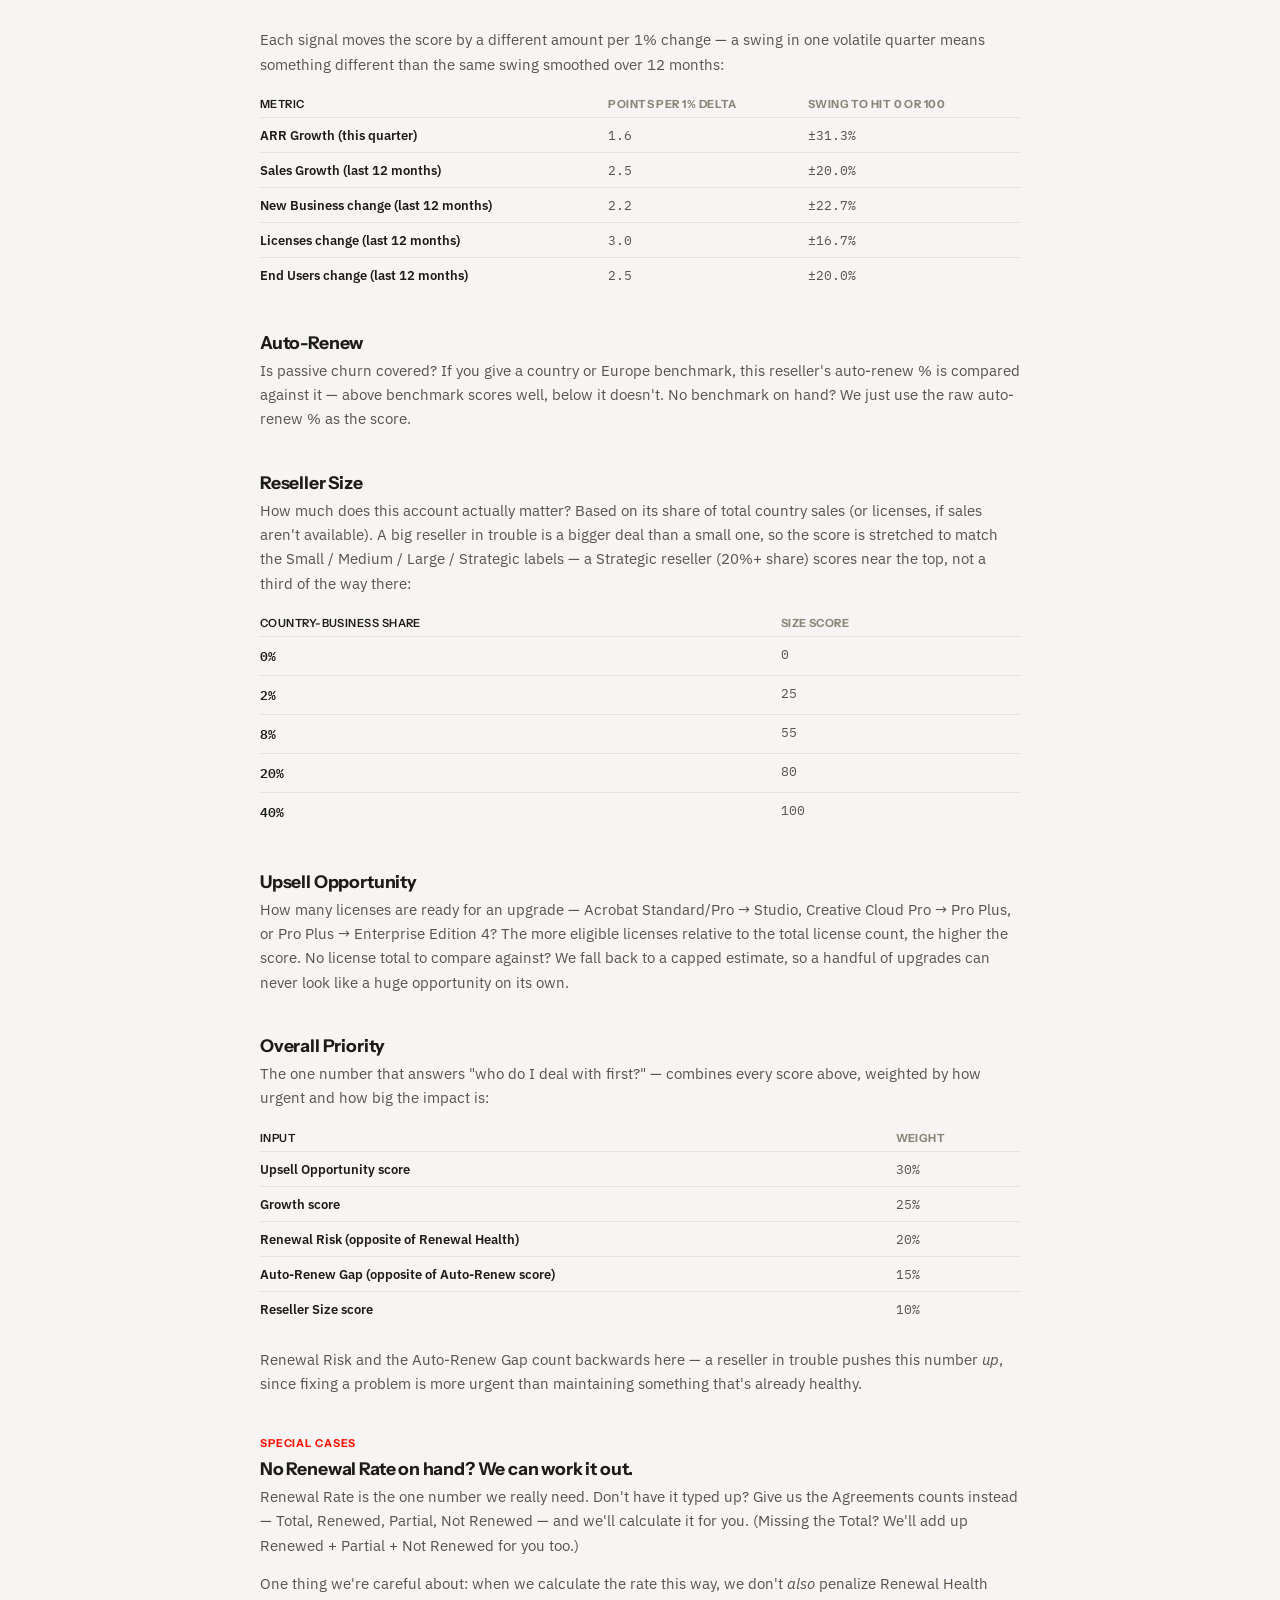
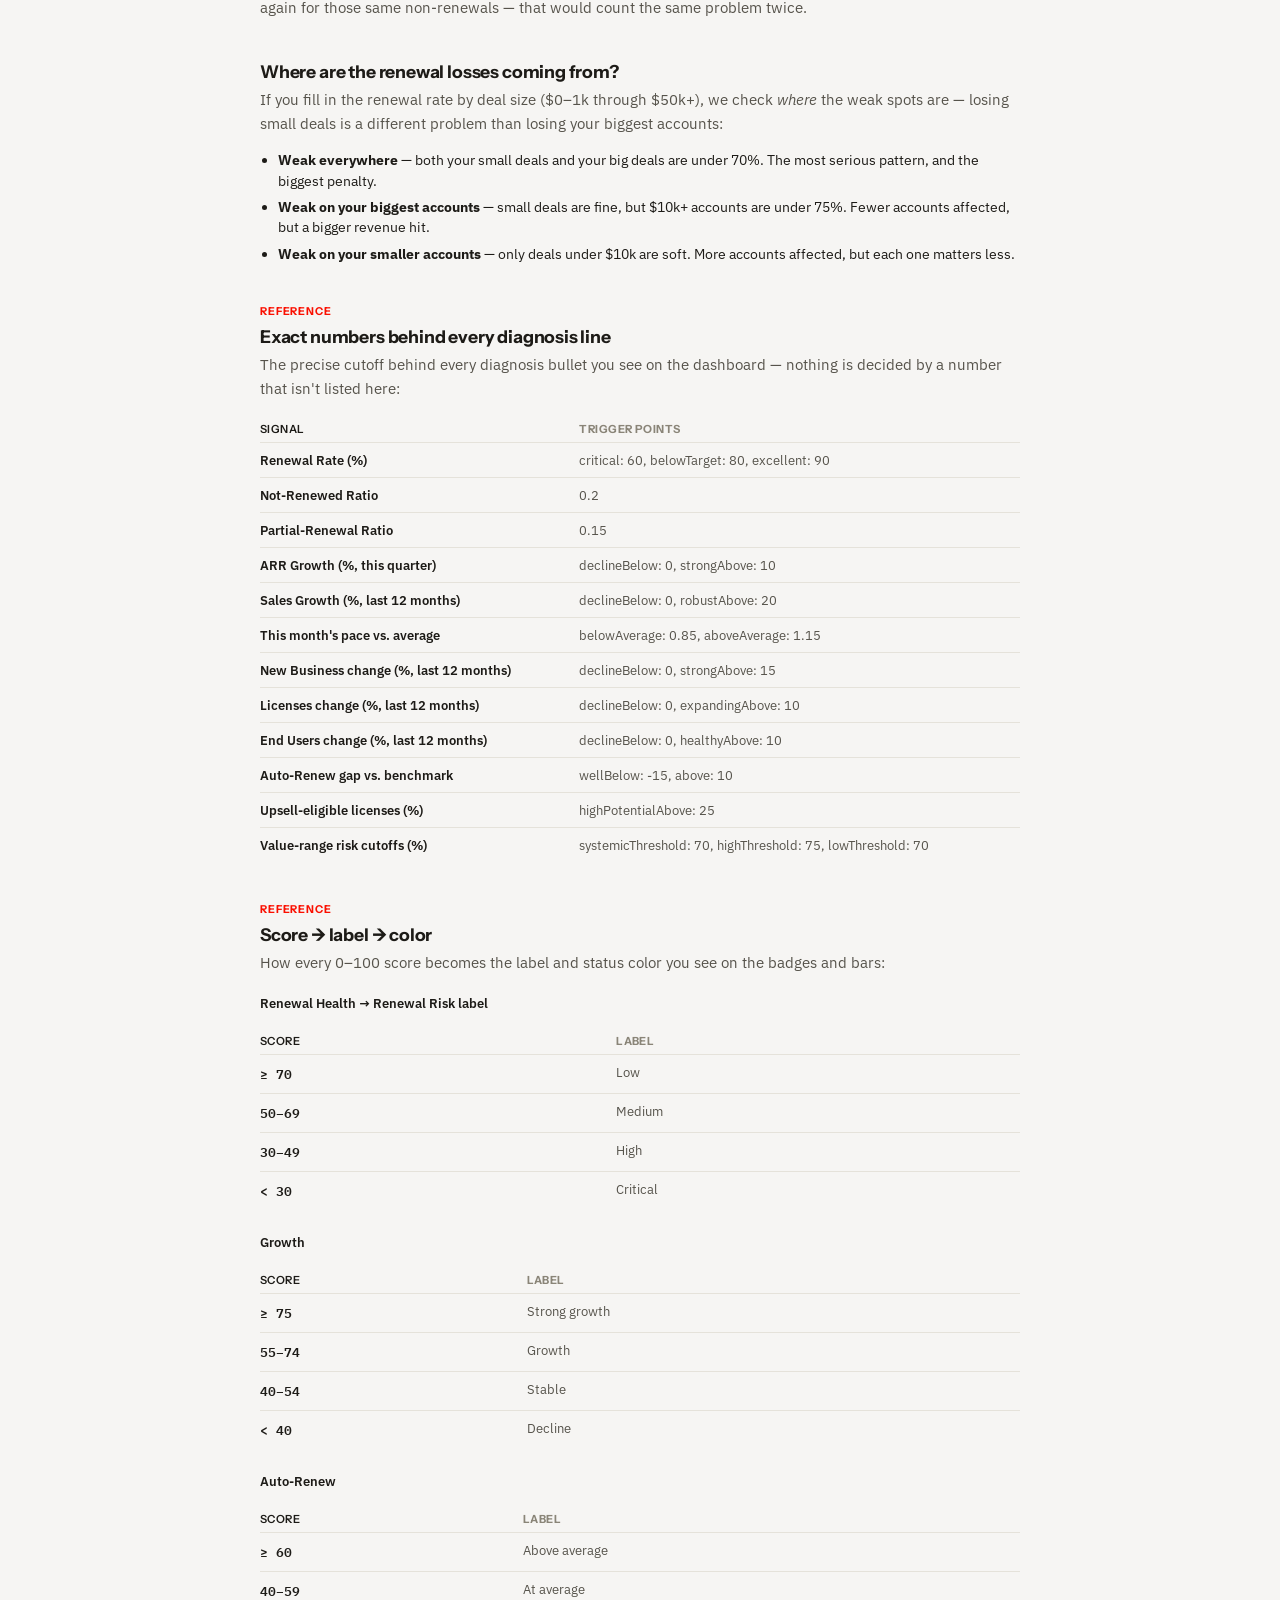
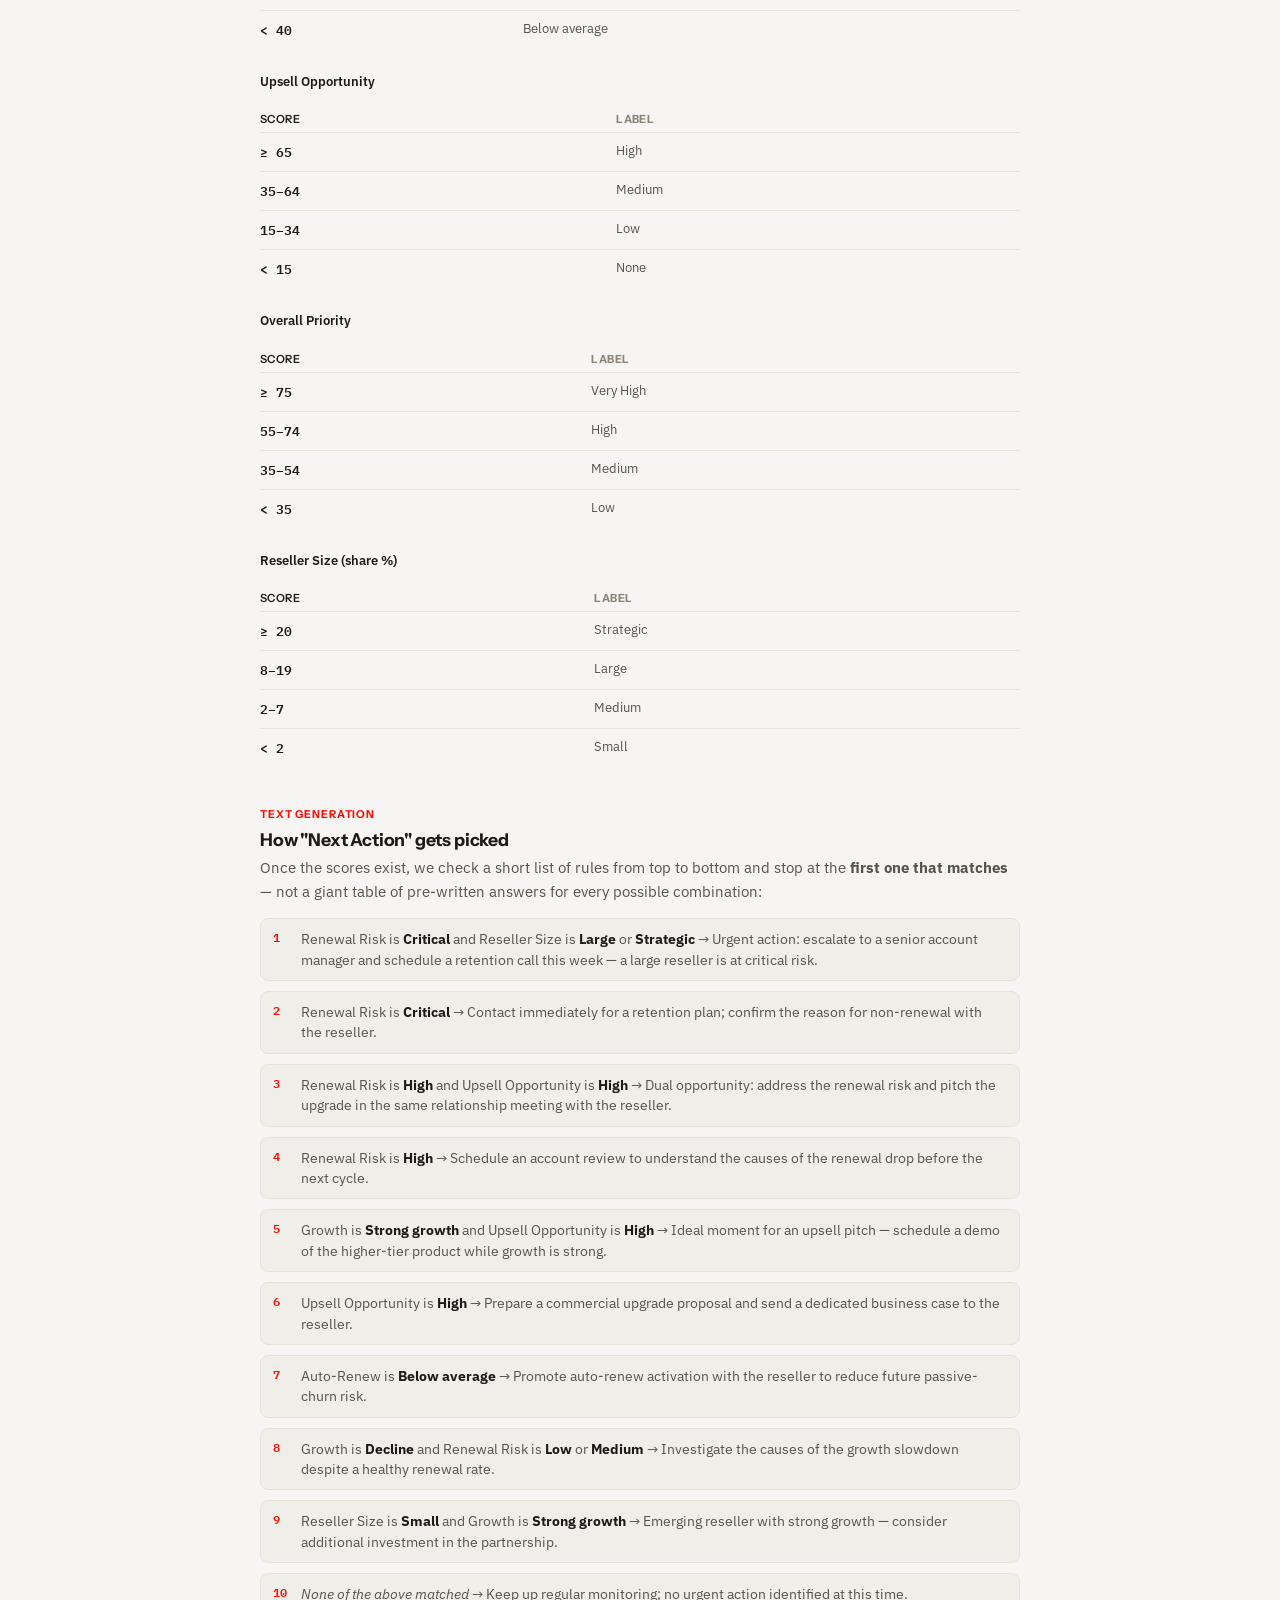
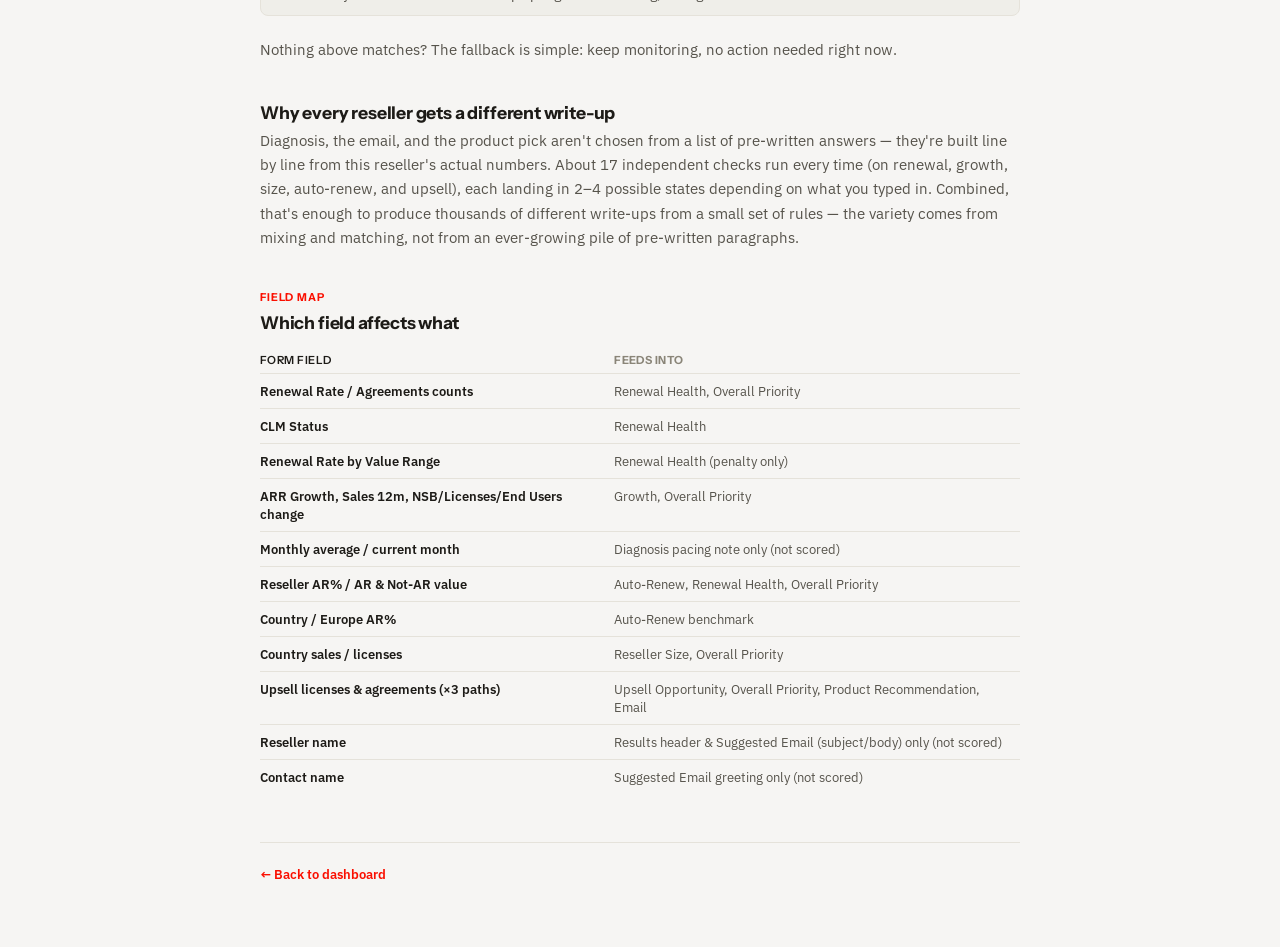
==== commit f9f8d71b: "Add a lightweight password gate for the team Not real security — the page source is public, so this " ====
--- a/methodology.html
+++ b/methodology.html
@@ -4,6 +4,8 @@
 <meta charset="UTF-8">
 <meta name="viewport" content="width=device-width, initial-scale=1.0">
 <title>How it works — Reseller Insights</title>
+<script src="access-gate.js"></script>
+<link rel="icon" href="data:image/svg+xml,%3Csvg xmlns='http://www.w3.org/2000/svg' viewBox='0 0 32 32'%3E%3Crect width='32' height='32' rx='7' fill='%23fa0f00'/%3E%3C/svg%3E">
 <link rel="preconnect" href="https://fonts.googleapis.com">
 <link rel="preconnect" href="https://fonts.gstatic.com" crossorigin>
 <link href="https://fonts.googleapis.com/css2?family=IBM+Plex+Mono:wght@500;600&family=IBM+Plex+Sans:wght@400;500;600&family=Instrument+Sans:wght@500;600;700&display=swap" rel="stylesheet">
--- a/style.css
+++ b/style.css
@@ -65,6 +65,60 @@
 
 * { box-sizing: border-box; }
 
+#access-gate {
+  position: fixed;
+  inset: 0;
+  z-index: 9999;
+  display: flex;
+  align-items: center;
+  justify-content: center;
+  background: var(--page);
+}
+
+#access-gate-form {
+  width: 100%;
+  max-width: 300px;
+  padding: 32px 28px;
+  margin: 0 20px;
+  background: var(--surface-1);
+  border: 1px solid var(--border);
+  border-radius: 14px;
+  box-shadow: var(--shadow);
+  text-align: center;
+}
+
+.access-gate-label {
+  margin: 0 0 4px;
+  font-family: var(--font-display);
+  font-size: 1.1rem;
+  font-weight: 700;
+}
+
+.access-gate-hint {
+  margin: 0 0 18px;
+  font-size: 0.82rem;
+  color: var(--text-muted);
+}
+
+#access-gate-input {
+  width: 100%;
+  text-align: center;
+  margin-bottom: 12px;
+}
+
+#access-gate-form button {
+  width: 100%;
+  background: var(--accent);
+  color: #fff;
+}
+#access-gate-form button:hover { background: var(--accent-hover); }
+
+.access-gate-error {
+  margin: 12px 0 0;
+  font-size: 0.8rem;
+  color: var(--status-critical);
+}
+
 body {
   margin: 0;
   min-height: 100vh;
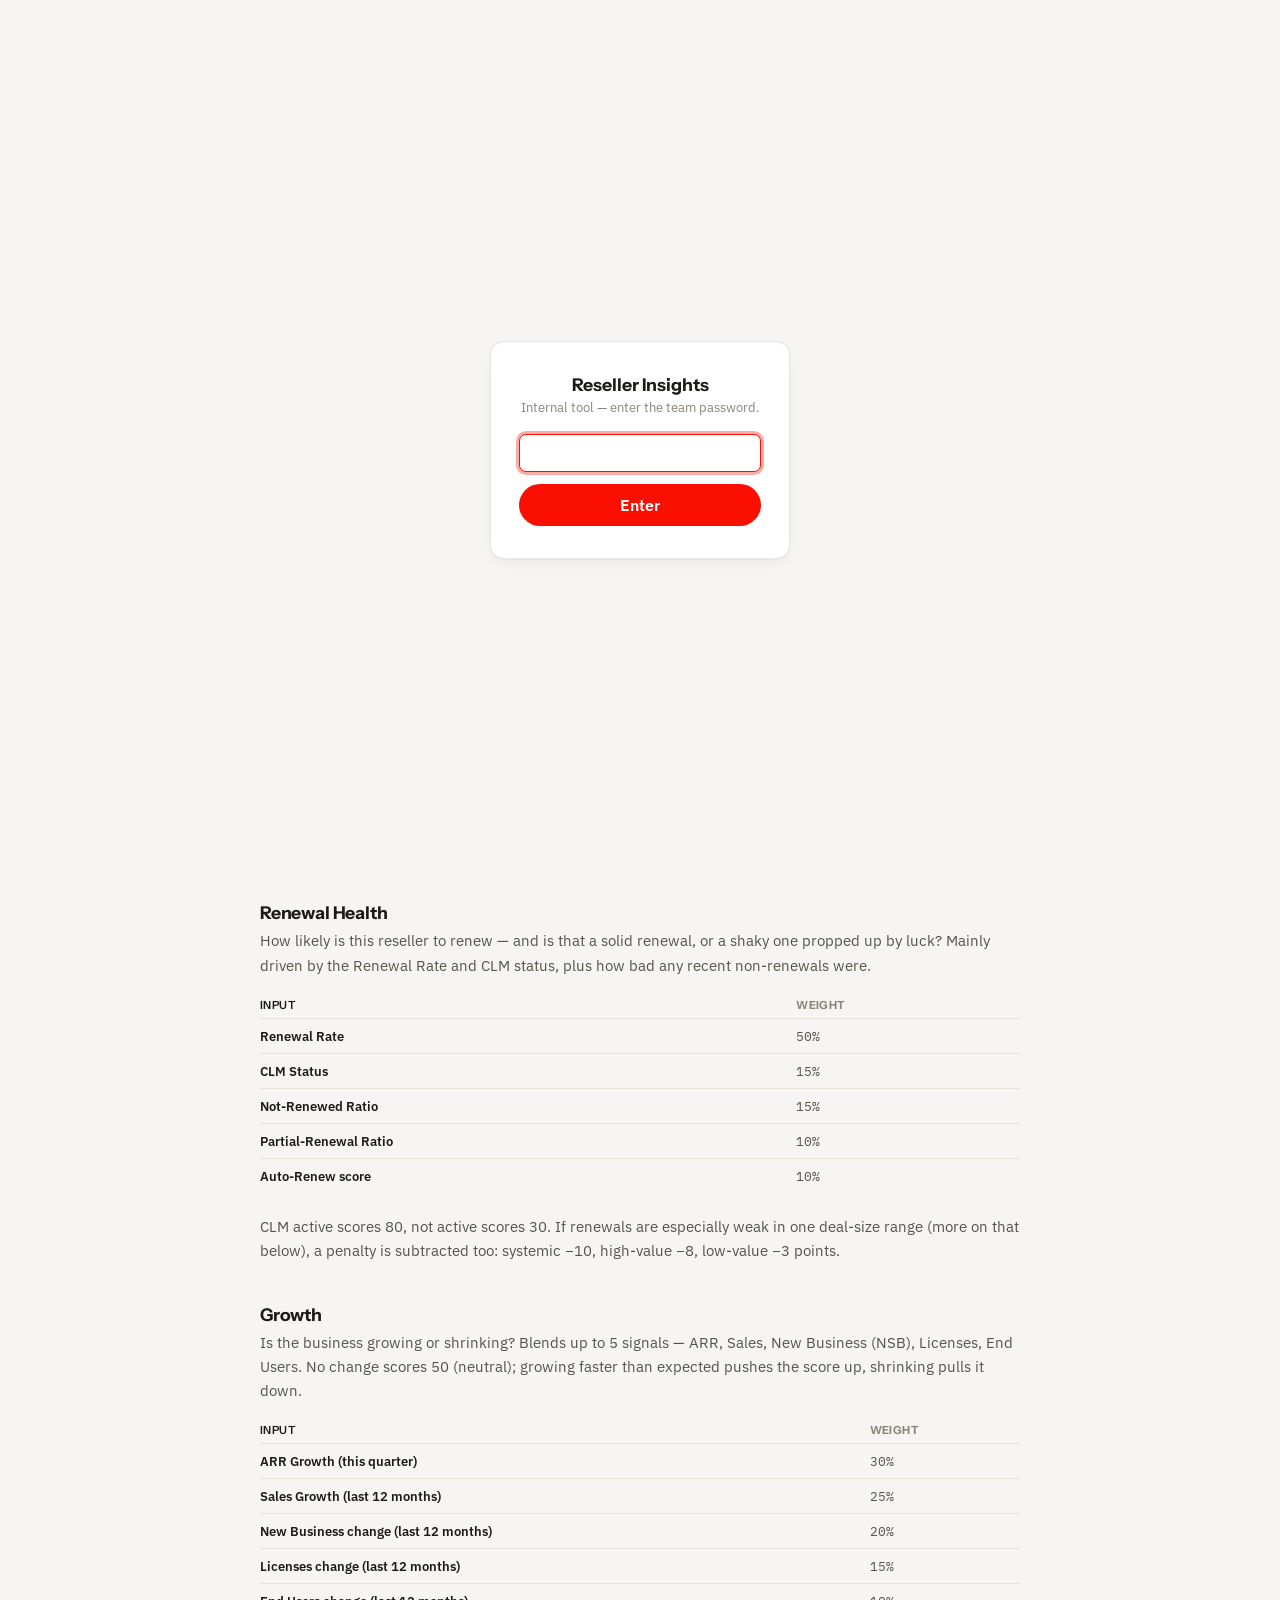
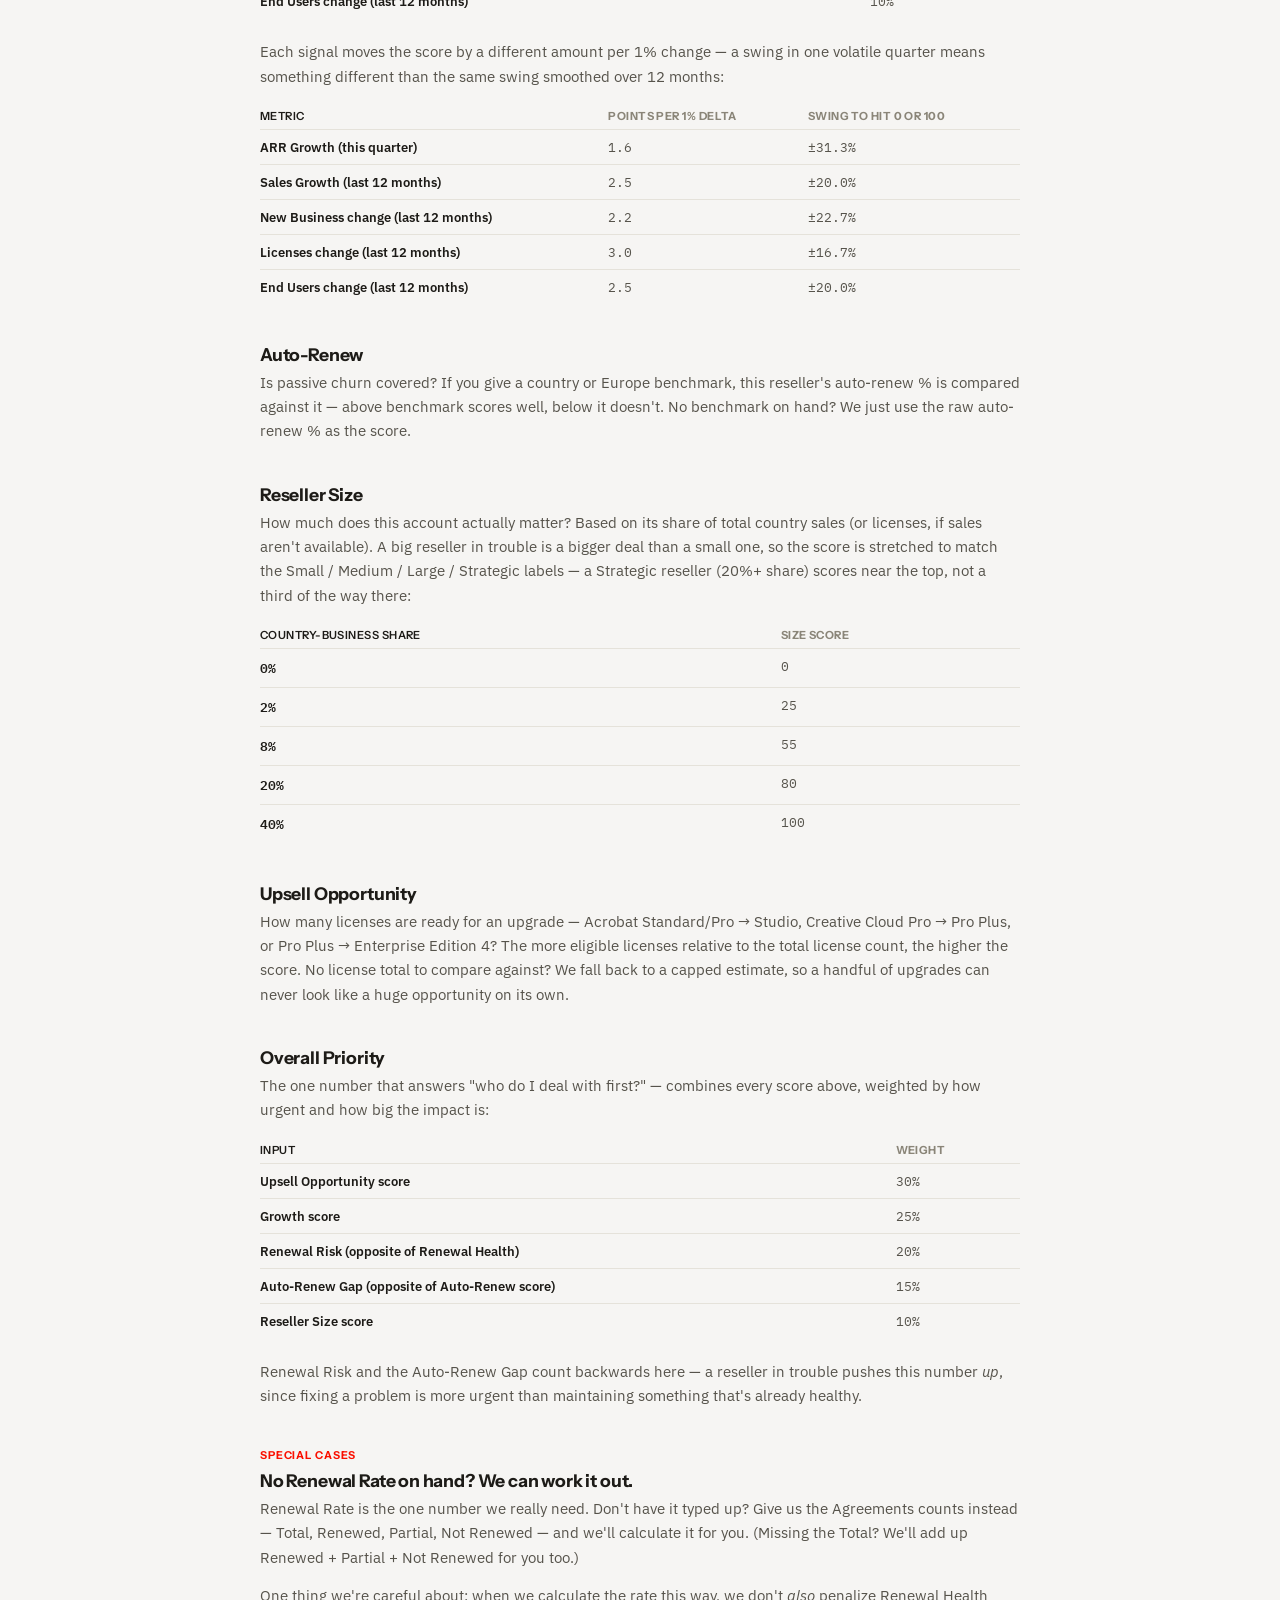
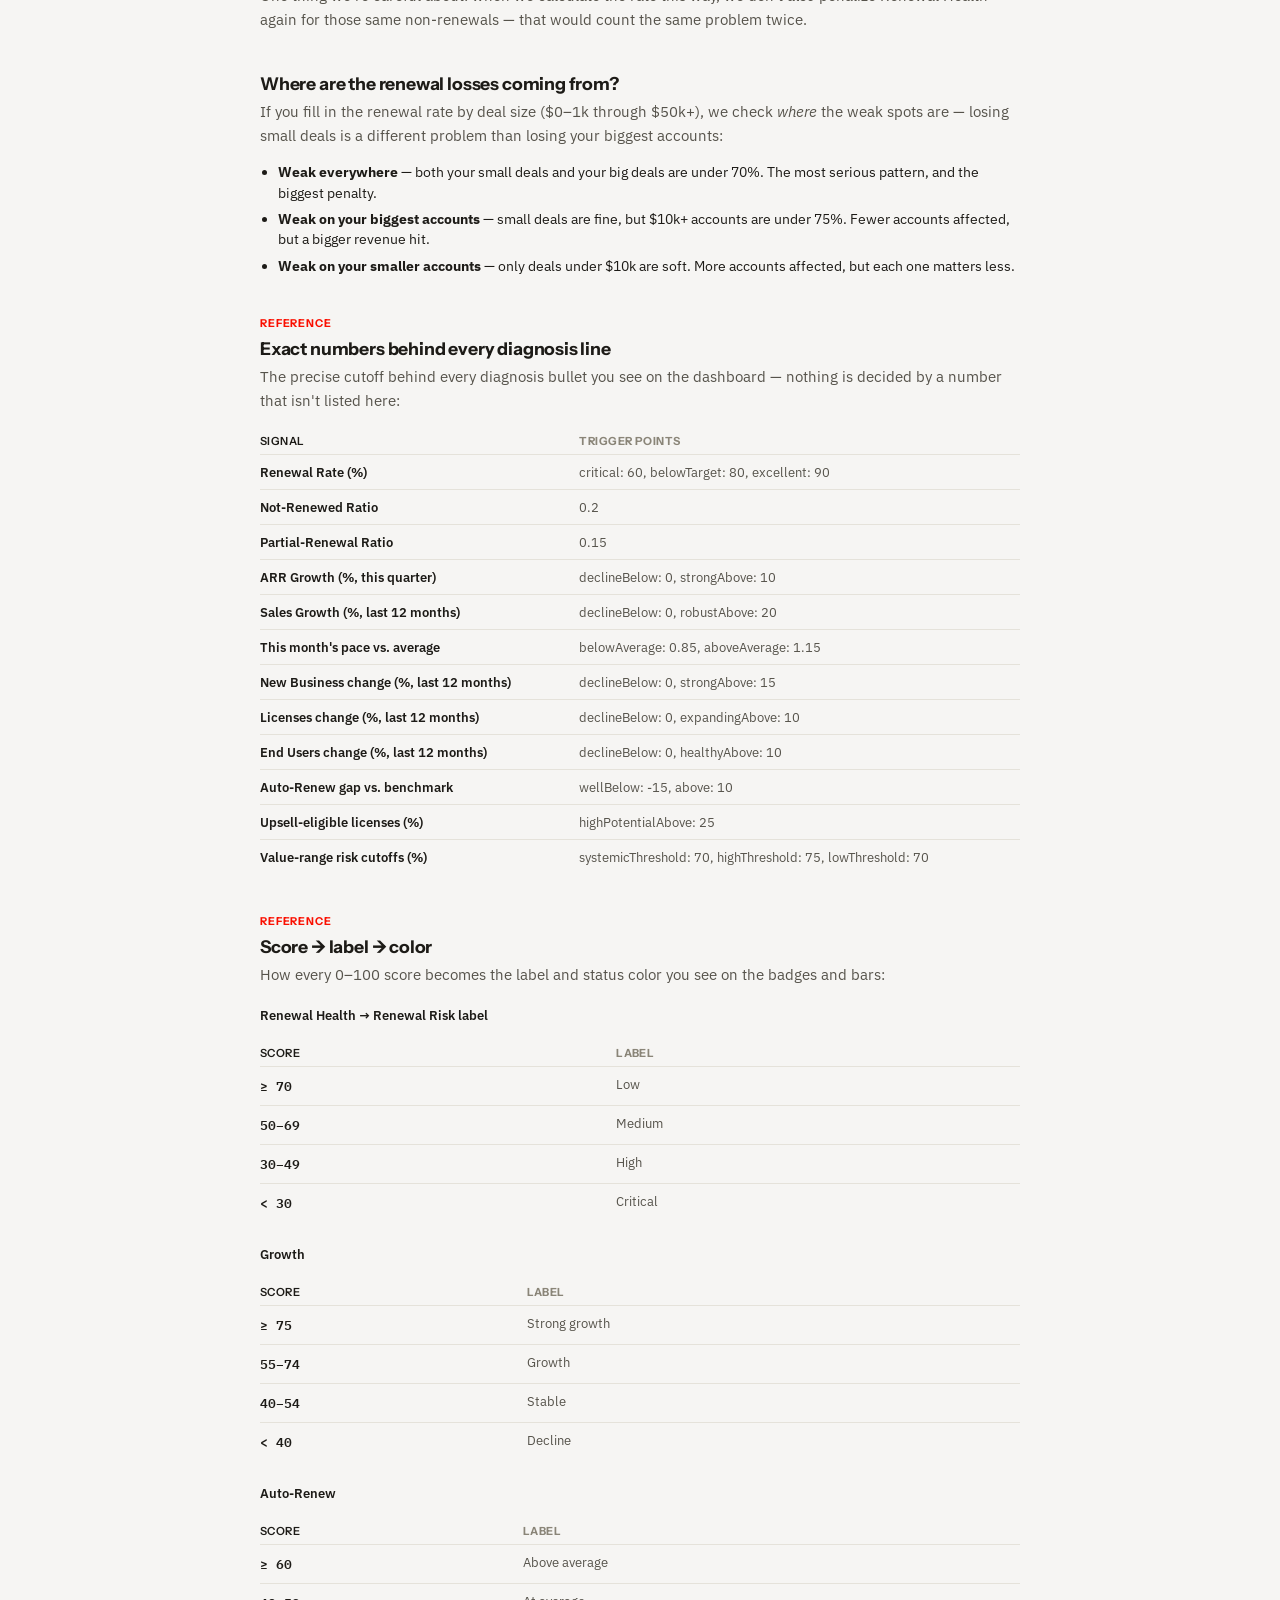
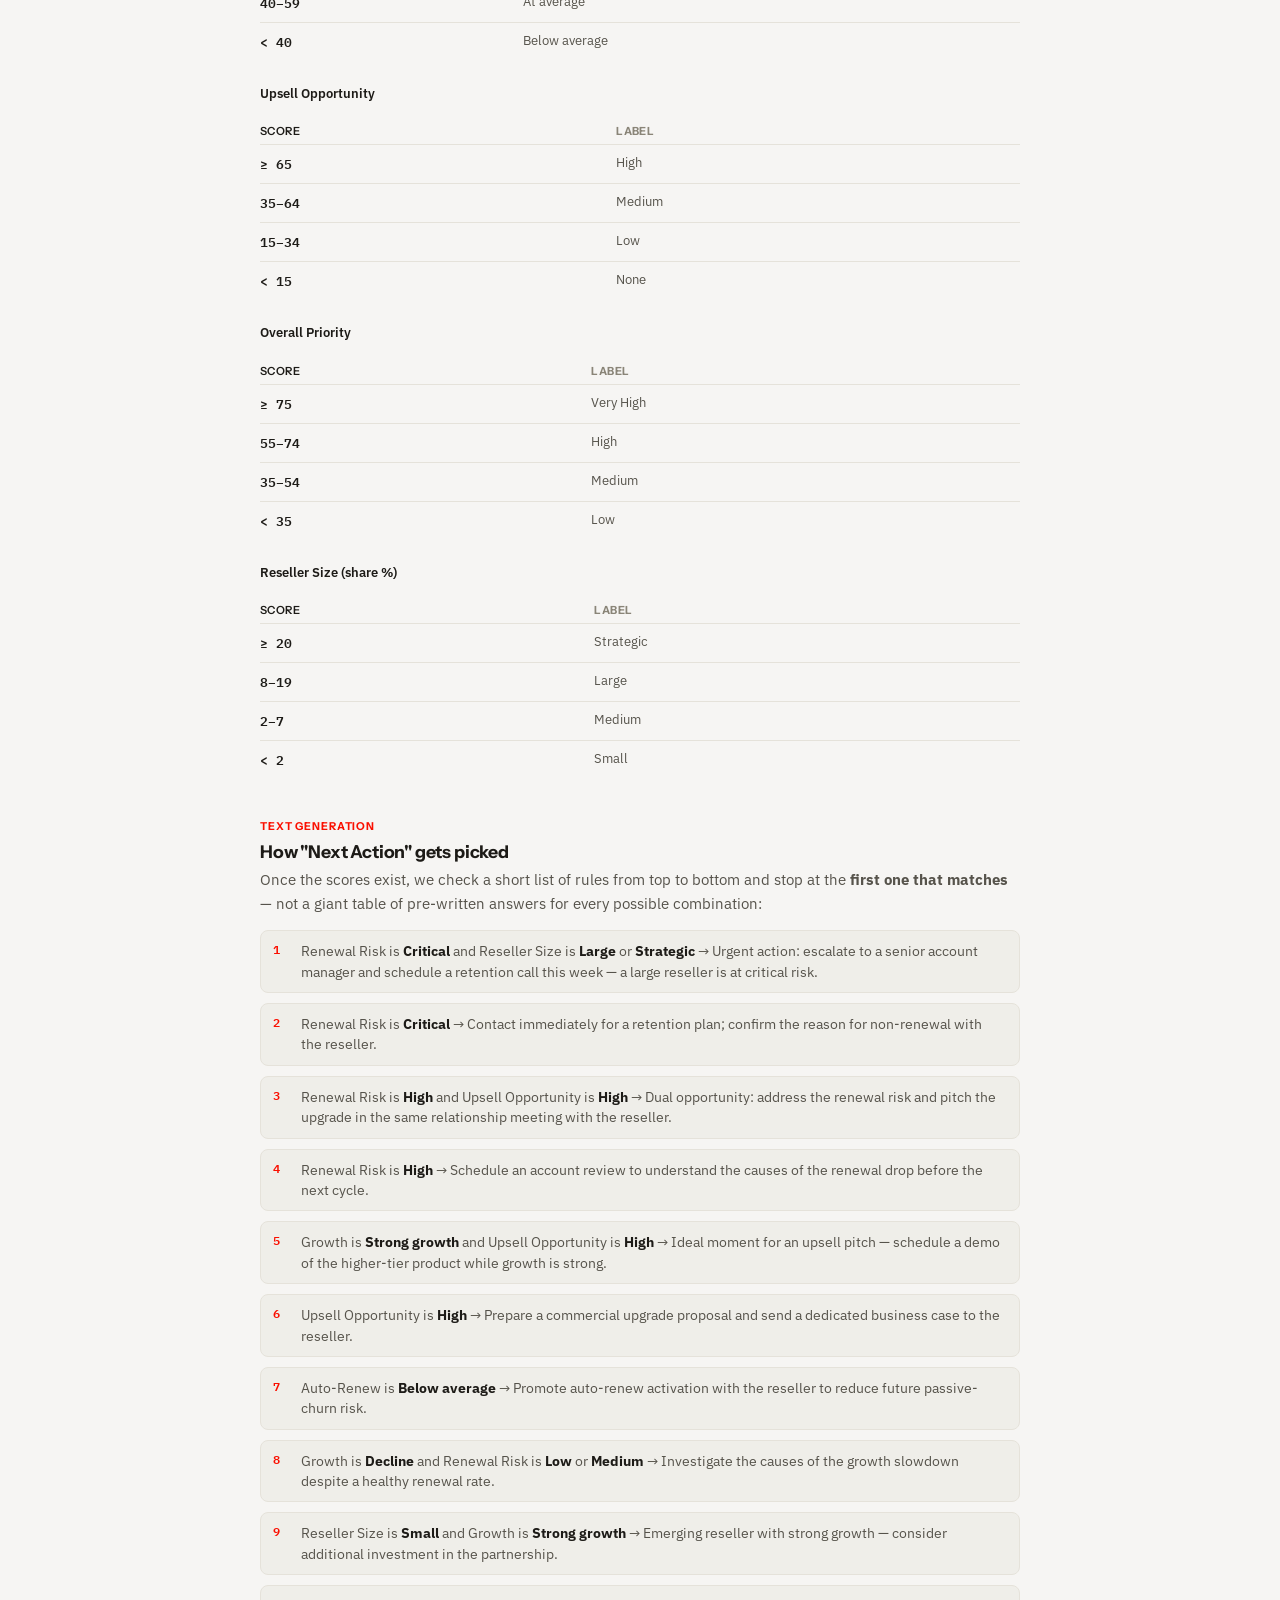
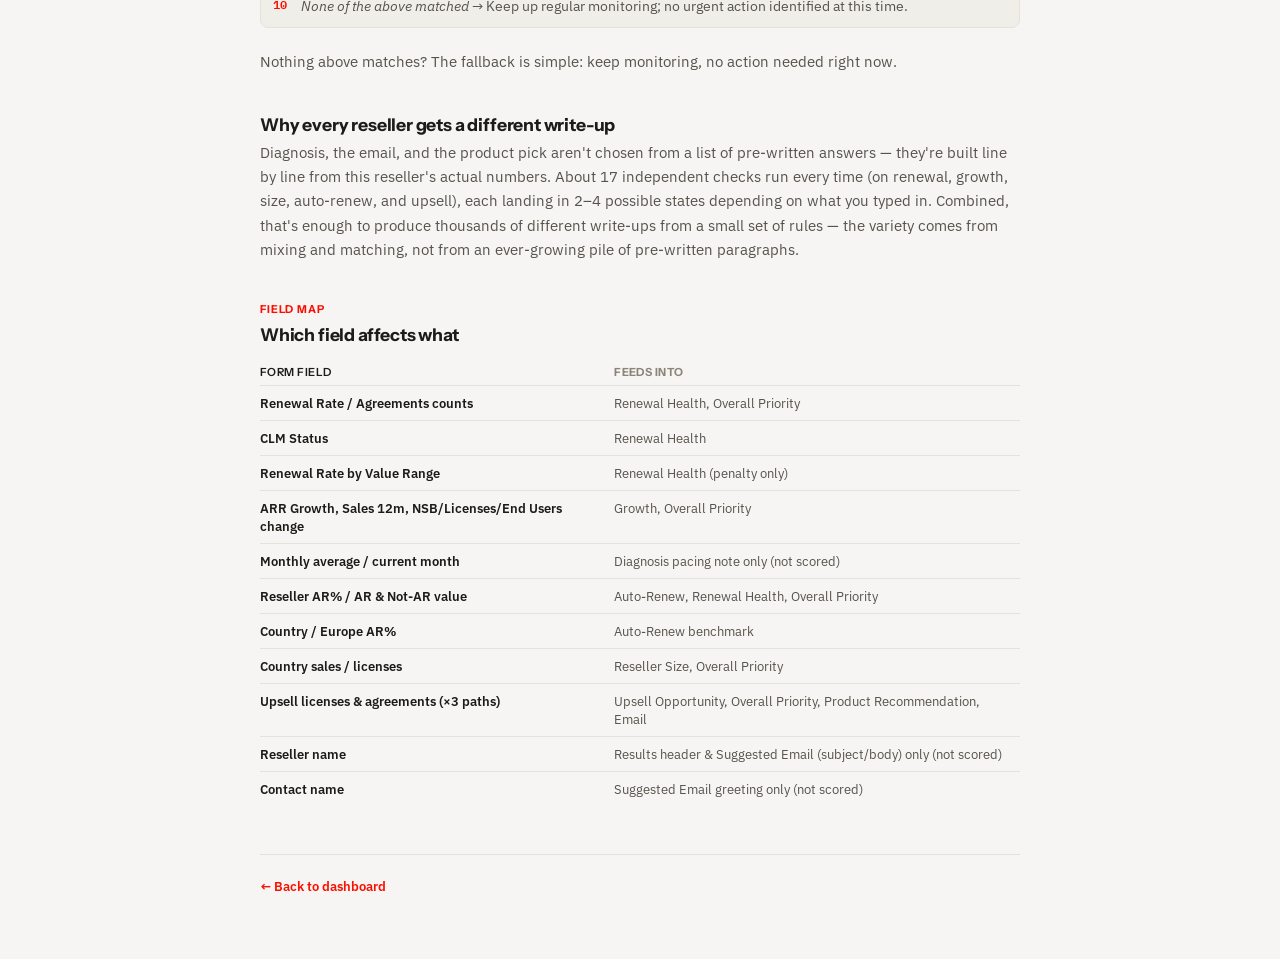
==== commit 78848bda: "Add light/dark theme toggle, thousands separators, and severity-sorted diagnosis - New theme toggle " ====
--- a/methodology.html
+++ b/methodology.html
@@ -5,6 +5,7 @@
 <meta name="viewport" content="width=device-width, initial-scale=1.0">
 <title>How it works — Reseller Insights</title>
 <script src="access-gate.js"></script>
+<script src="theme-toggle.js"></script>
 <link rel="icon" href="data:image/svg+xml,%3Csvg xmlns='http://www.w3.org/2000/svg' viewBox='0 0 32 32'%3E%3Crect width='32' height='32' rx='7' fill='%23fa0f00'/%3E%3C/svg%3E">
 <link rel="preconnect" href="https://fonts.googleapis.com">
 <link rel="preconnect" href="https://fonts.gstatic.com" crossorigin>
@@ -16,7 +17,13 @@
   <div class="doc">
 
     <header class="doc-header">
-      <a href="index.html" class="nav-link">← Back to dashboard</a>
+      <div class="doc-header-top">
+        <a href="index.html" class="nav-link">← Back to dashboard</a>
+        <button type="button" id="theme-toggle" class="theme-toggle" aria-pressed="false" aria-label="Switch to dark mode" title="Switch to dark mode">
+          <svg class="theme-toggle-icon theme-toggle-icon-sun" viewBox="0 0 24 24" fill="none" aria-hidden="true"><circle cx="12" cy="12" r="4.5" stroke="currentColor" stroke-width="1.8"/><path d="M12 2.5v2.5M12 19v2.5M4.2 4.2l1.8 1.8M18 18l1.8 1.8M2.5 12H5M19 12h2.5M4.2 19.8L6 18M18 6l1.8-1.8" stroke="currentColor" stroke-width="1.8" stroke-linecap="round"/></svg>
+          <svg class="theme-toggle-icon theme-toggle-icon-moon" viewBox="0 0 24 24" fill="none" aria-hidden="true"><path d="M20 14.5A8.5 8.5 0 1 1 9.5 4a7 7 0 0 0 10.5 10.5Z" stroke="currentColor" stroke-width="1.8" stroke-linejoin="round"/></svg>
+        </button>
+      </div>
       <h1>How it works</h1>
       <p class="subtitle">No canned answers. Your numbers become a few scores (0–100), and those scores automatically write the diagnosis, the next step, and the email below them.</p>
       <p class="subtitle">The first few sections explain the logic in plain terms. Everything under <strong>Reference</strong> further down is exact numbers for double-checking — skip it unless you need it.</p>
--- a/style.css
+++ b/style.css
@@ -33,8 +33,17 @@
   --font-mono:    "IBM Plex Mono", ui-monospace, SFMono-Regular, Menlo, monospace;
 }
 
+/* Dark tokens are defined twice on purpose: once behind the OS preference
+   (for no-JS resilience) and once behind an explicit [data-theme="dark"]
+   (set by the toggle in theme-toggle.js). The toggle always stamps an
+   explicit light or dark choice, so in normal use the JS-driven selector
+   below decides — but if JS fails to load, the page still degrades
+   sensibly by following the OS setting. Guarding the media-query version
+   with :not([data-theme="light"]) means an explicit light choice always
+   wins over a dark OS preference. The default (no stored choice yet) is
+   light, set synchronously by theme-toggle.js before first paint. */
 @media (prefers-color-scheme: dark) {
-  :root {
+  :root:not([data-theme="light"]) {
     color-scheme: dark;
     --page:           #18160f;
     --surface-1:      #221f19;
@@ -63,6 +72,34 @@
   }
 }
 
+:root[data-theme="dark"] {
+  color-scheme: dark;
+  --page:           #18160f;
+  --surface-1:      #221f19;
+  --surface-sunken: #1d1b15;
+  --text-primary:   #f4f2ec;
+  --text-secondary: #c9c4b7;
+  --text-muted:     #948e7d;
+  --gridline:       #38352a;
+  --border:         rgba(244,242,236,0.10);
+  --shadow:         0 1px 2px rgba(0,0,0,0.2), 0 8px 24px -8px rgba(0,0,0,0.5);
+  --shadow-sm:      0 1px 2px rgba(0,0,0,0.16), 0 4px 12px -6px rgba(0,0,0,0.4);
+  --accent:         #ff6355;
+  --accent-hover:   #ff8577;
+  --accent-wash:    rgba(255,99,85,0.14);
+  --accent-ring:    rgba(255,99,85,0.40);
+  --status-good:      #3fc178;
+  --status-warning:   #e0a934;
+  --status-serious:   #ef9152;
+  --status-critical:  #e8577f;
+  --status-neutral:   #a6a08e;
+  --status-good-wash:      rgba(63,193,120,0.16);
+  --status-warning-wash:   rgba(224,169,52,0.16);
+  --status-serious-wash:   rgba(239,145,82,0.16);
+  --status-critical-wash:  rgba(232,87,127,0.16);
+  --status-neutral-wash:   rgba(166,160,142,0.16);
+}
+
 * { box-sizing: border-box; }
 
 #access-gate {
@@ -184,6 +221,34 @@
 .nav-link:hover { color: var(--accent-hover); text-decoration: underline; }
 .nav-link:focus-visible { outline: 2px solid var(--accent); outline-offset: 3px; border-radius: 3px; }
 
+.app-header-actions {
+  display: flex;
+  align-items: center;
+  gap: 14px;
+}
+
+.theme-toggle {
+  display: inline-flex;
+  align-items: center;
+  justify-content: center;
+  flex-shrink: 0;
+  width: 32px;
+  height: 32px;
+  padding: 0;
+  border: 1px solid var(--border);
+  border-radius: 8px;
+  background: var(--surface-sunken);
+  color: var(--text-secondary);
+  cursor: pointer;
+}
+.theme-toggle:hover { color: var(--text-primary); border-color: var(--accent); }
+.theme-toggle:focus-visible { outline: 2px solid var(--accent); outline-offset: 2px; }
+
+.theme-toggle-icon { width: 17px; height: 17px; }
+.theme-toggle-icon-moon { display: none; }
+:root[data-theme="dark"] .theme-toggle-icon-sun { display: none; }
+:root[data-theme="dark"] .theme-toggle-icon-moon { display: block; }
+
 .subtitle {
   margin: 0 0 6px;
   color: var(--text-secondary);
@@ -216,6 +281,10 @@
   border-radius: 14px;
   padding: 24px;
   box-shadow: var(--shadow);
+  /* grid items default to min-width:auto (sized to content's min-content),
+     so a non-wrapping child like .section-nav's pill row could otherwise
+     force this whole grid column wider than the viewport */
+  min-width: 0;
 }
 
 .form-panel {
@@ -226,8 +295,59 @@
 }
 
 @media (max-width: 900px) {
-  .form-panel { position: static; max-height: none; }
-}
+  /* overflow-y must be reset too, not just position/max-height — an
+     overflow:auto ancestor establishes the scroll container that
+     position:sticky descendants (like .section-nav) stick against, even
+     when that ancestor's own content never actually overflows it, which
+     stops them from sticking to the real page scroll instead */
+  .form-panel { position: static; max-height: none; overflow-y: visible; }
+}
+
+/* ===== Section nav (jump-to bar) ===== */
+/* Deliberately NOT bled to the card edges — it stays inset within the same
+   padding every other element in this form uses, so it reads as part of
+   the card instead of a bar pasted over its rounded corners. Sticking to
+   top:0 of the scrolling panel is enough to keep it flush once scrolled;
+   no negative-margin math needed, and nothing to re-tune per breakpoint. */
+
+.section-nav {
+  position: sticky;
+  top: 0;
+  z-index: 5;
+  display: flex;
+  flex-wrap: nowrap;
+  gap: 4px;
+  overflow-x: auto;
+  -webkit-overflow-scrolling: touch;
+  scrollbar-width: none;
+  background: var(--surface-1);
+  margin: 0 0 18px;
+  padding: 4px 0 12px;
+  border-bottom: 1px solid var(--gridline);
+}
+.section-nav::-webkit-scrollbar { display: none; }
+
+/* clears the sticky nav's own height so a clicked section's heading lands
+   just below it instead of scrolling to right behind it */
+#section-reseller, #section-renewal, #section-growth, #section-nsb,
+#section-country, #section-autorenew, #section-upsell {
+  scroll-margin-top: 68px;
+}
+
+.section-nav a {
+  flex-shrink: 0;
+  padding: 5px 12px;
+  border-radius: 999px;
+  font-size: 0.74rem;
+  font-weight: 600;
+  color: var(--text-muted);
+  background: var(--surface-sunken);
+  text-decoration: none;
+  white-space: nowrap;
+}
+.section-nav a:hover { color: var(--text-primary); }
+.section-nav a.active { background: var(--accent); color: #fff; }
+.section-nav a:focus-visible { outline: 2px solid var(--accent); outline-offset: 2px; }
 
 /* ===== Reseller identity ===== */
 
@@ -688,10 +808,18 @@
   margin-bottom: 8px;
 }
 
+.doc-header-top {
+  display: flex;
+  align-items: center;
+  justify-content: space-between;
+  gap: 14px;
+  margin-bottom: 14px;
+}
+
 .doc-header .nav-link {
   display: inline-block;
-  margin-bottom: 14px;
-}
+}
+.doc-header-top .nav-link { margin-bottom: 0; }
 
 .doc-header h1 {
   display: flex;
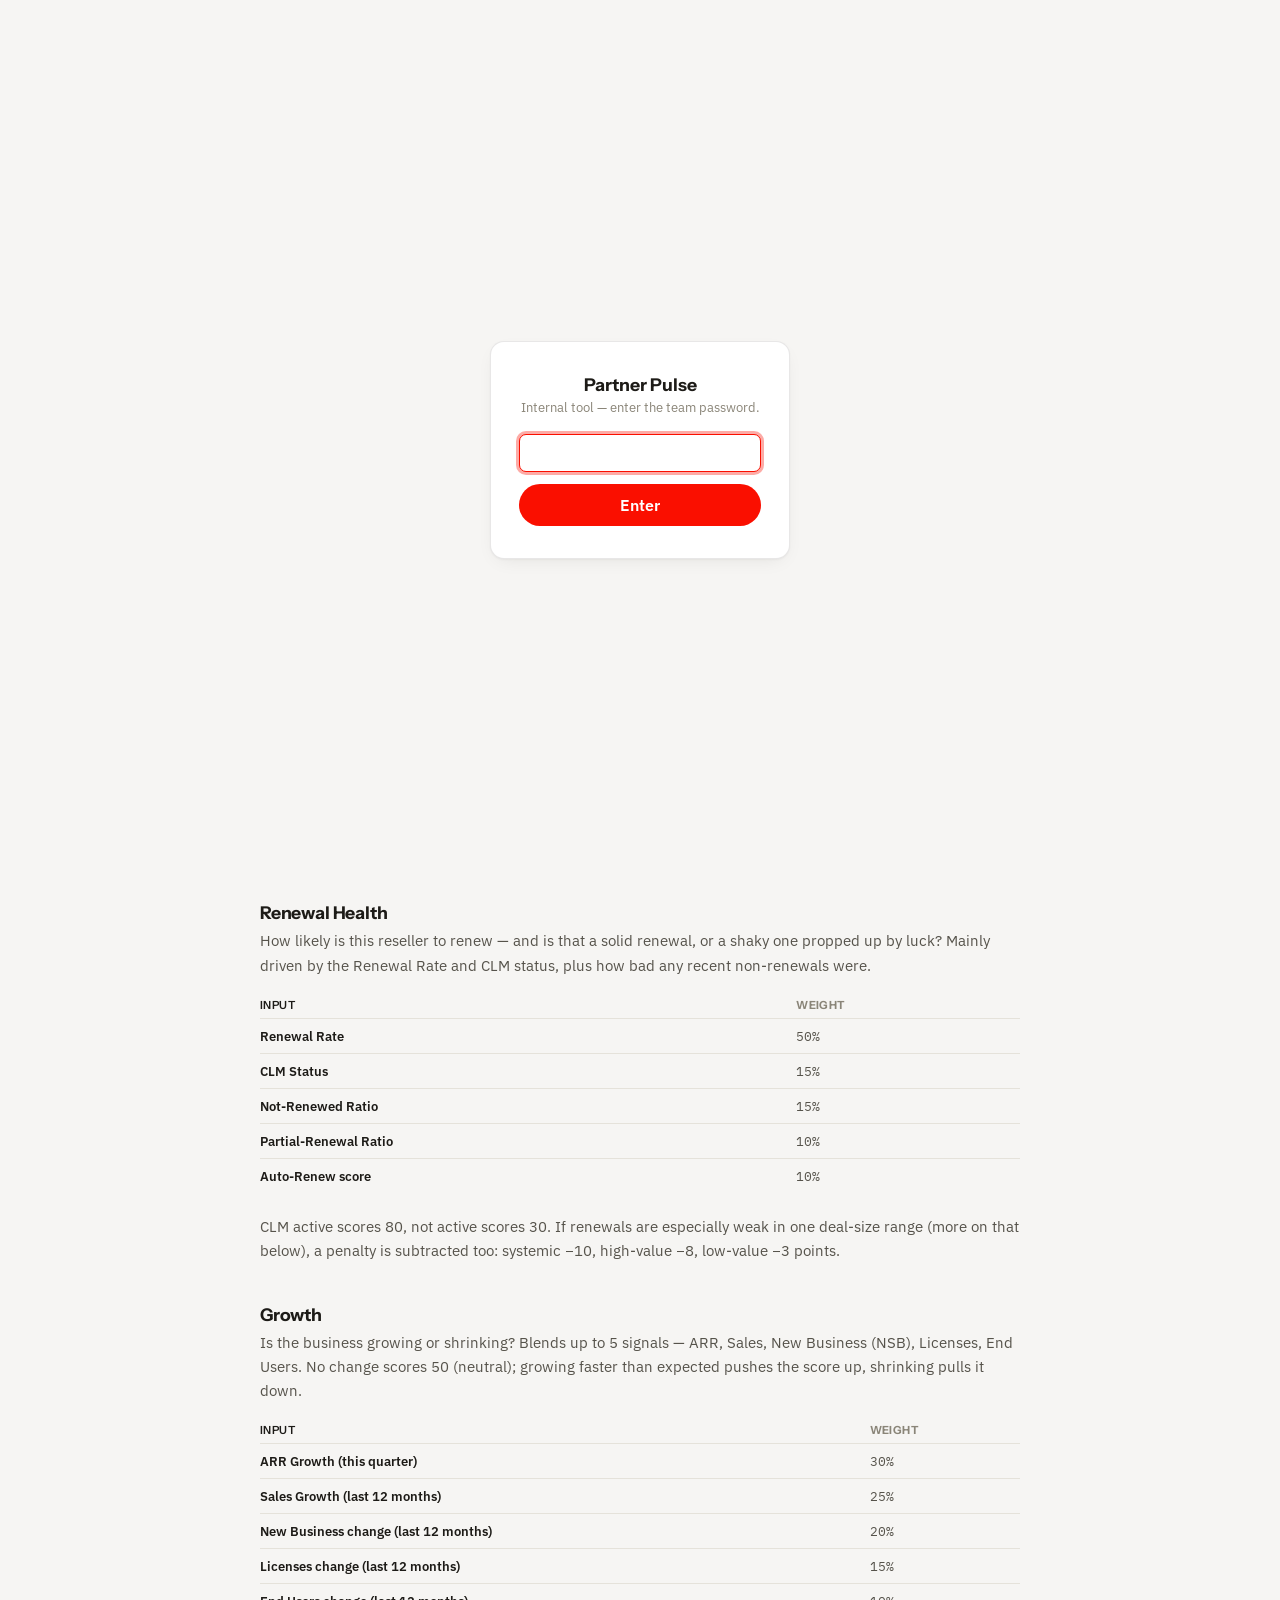
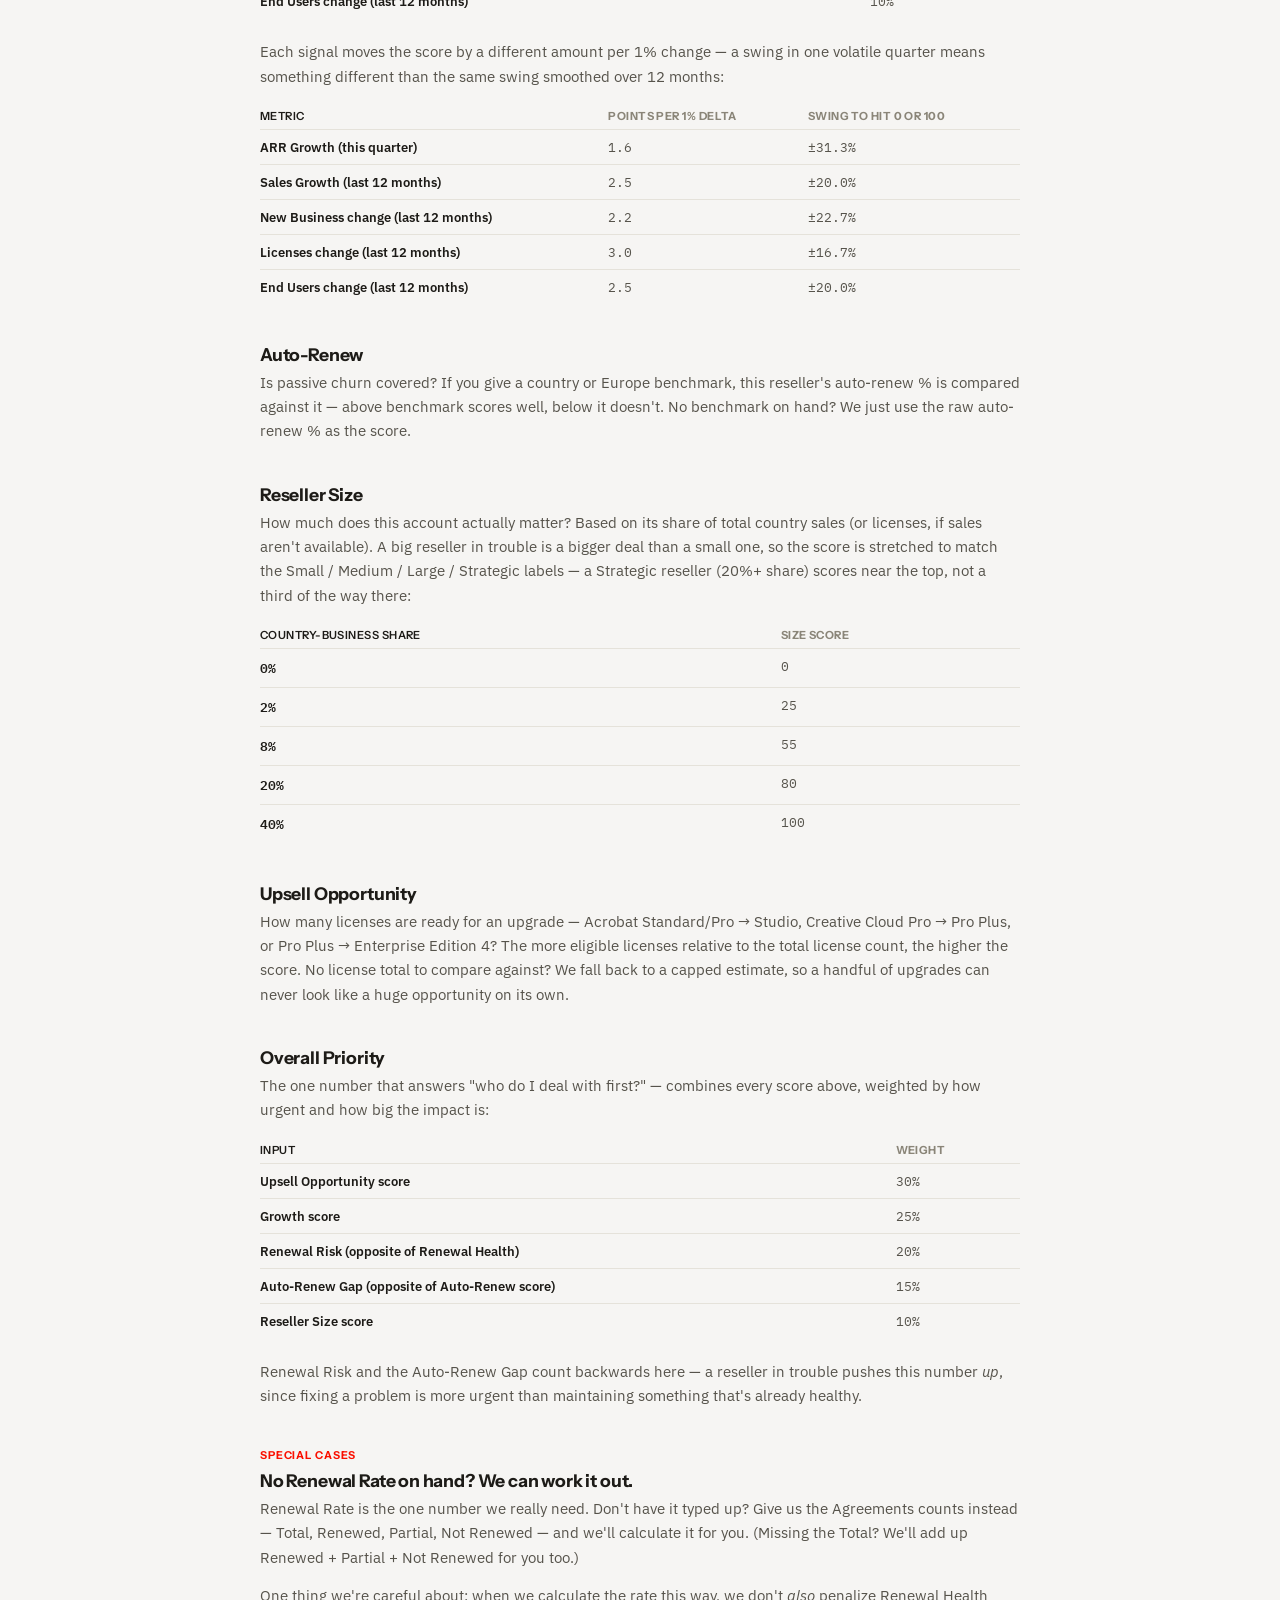
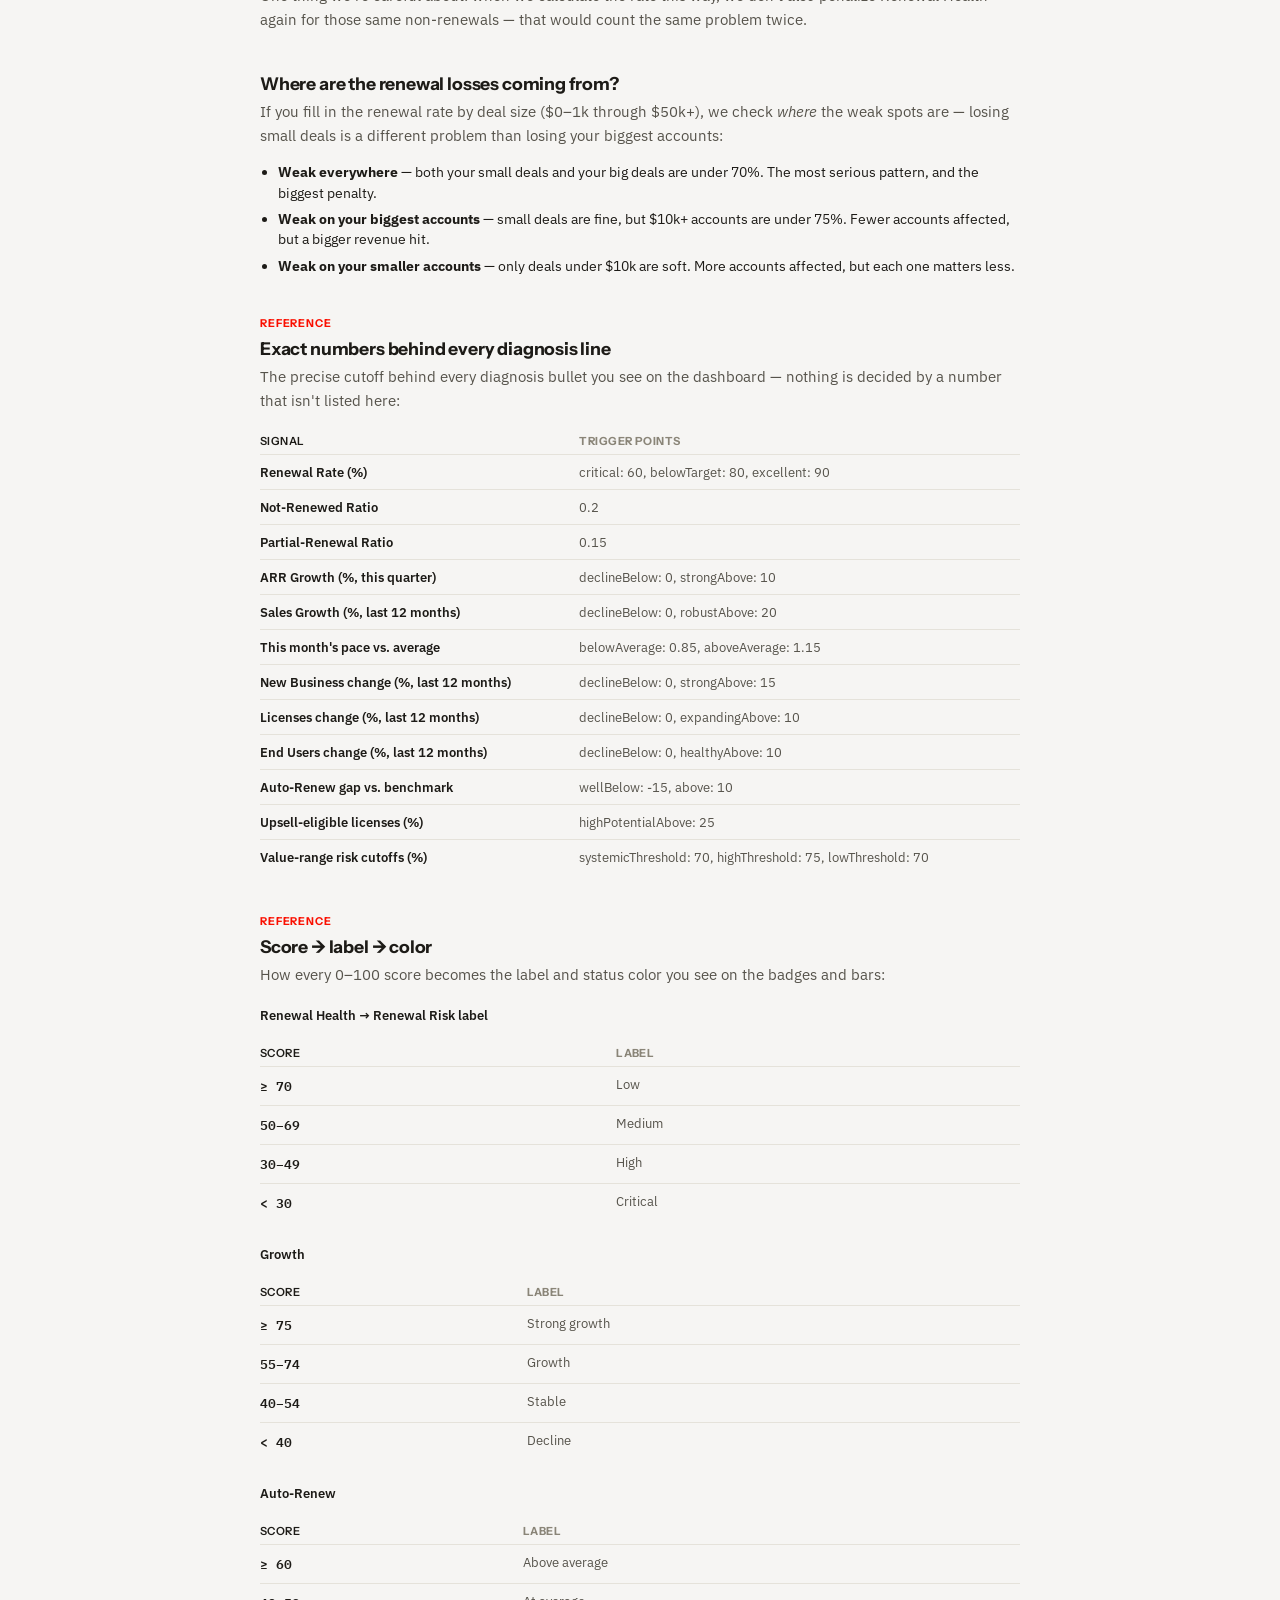
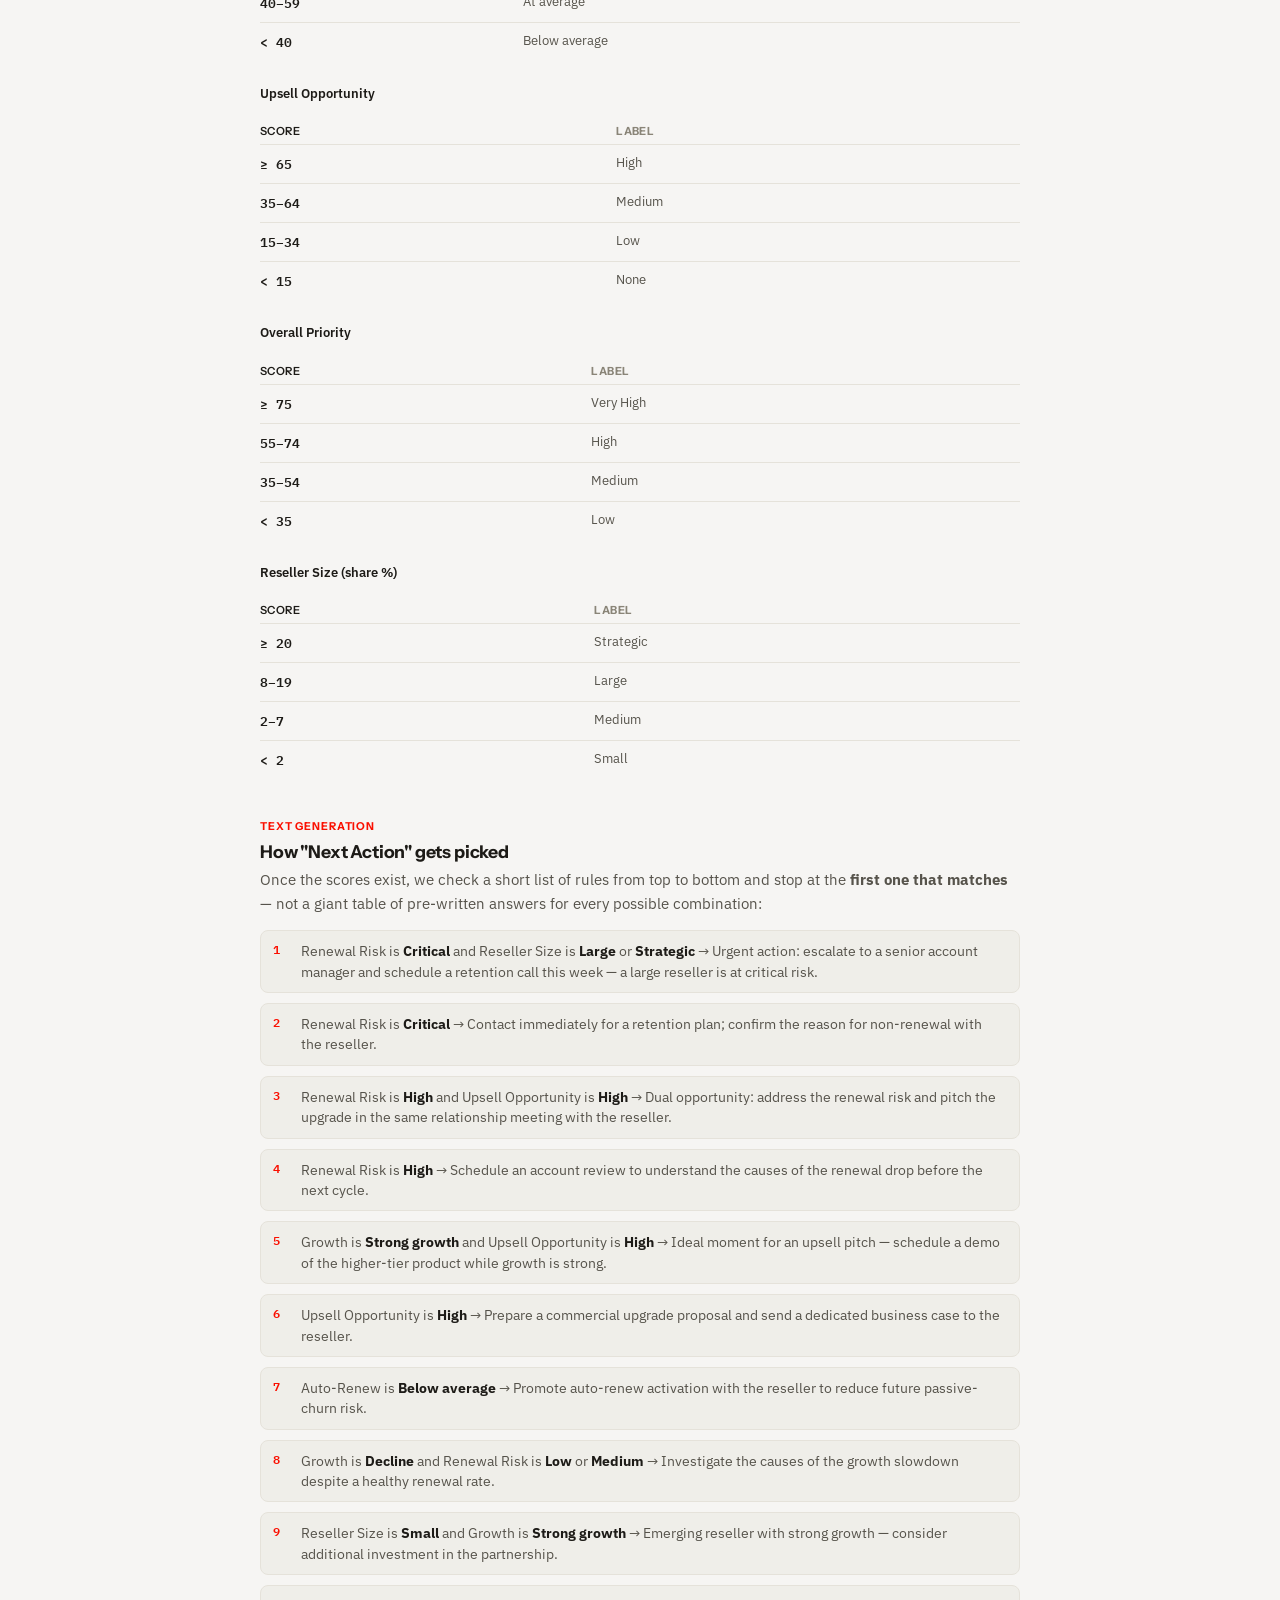
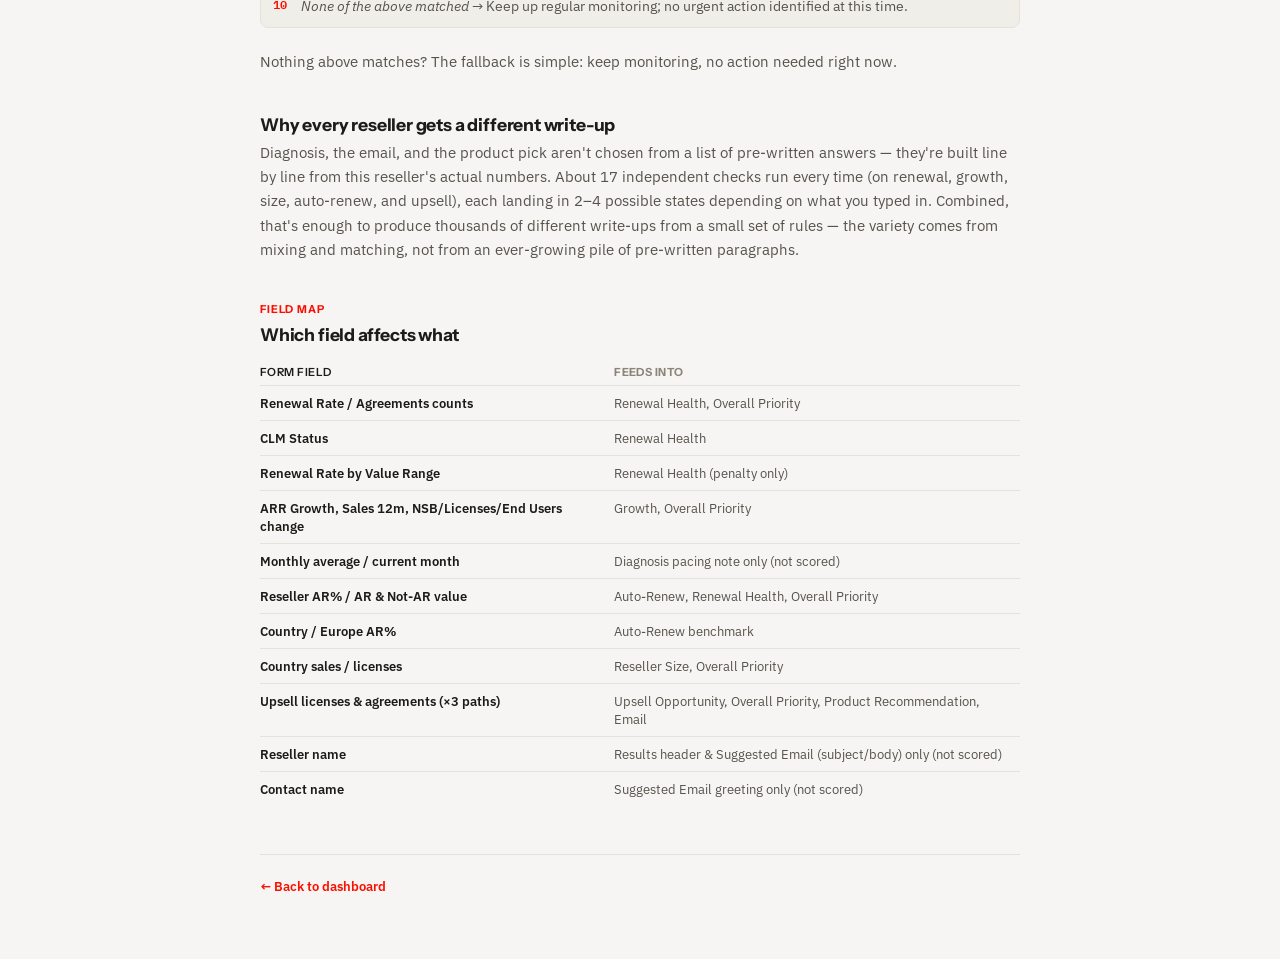
==== commit 64e6a624: "Rename to Partner Pulse, redesign section nav as a sidebar, polish form fields - Renamed the app fro" ====
--- a/methodology.html
+++ b/methodology.html
@@ -3,7 +3,7 @@
 <head>
 <meta charset="UTF-8">
 <meta name="viewport" content="width=device-width, initial-scale=1.0">
-<title>How it works — Reseller Insights</title>
+<title>How it works — Partner Pulse</title>
 <script src="access-gate.js"></script>
 <script src="theme-toggle.js"></script>
 <link rel="icon" href="data:image/svg+xml,%3Csvg xmlns='http://www.w3.org/2000/svg' viewBox='0 0 32 32'%3E%3Crect width='32' height='32' rx='7' fill='%23fa0f00'/%3E%3C/svg%3E">
--- a/style.css
+++ b/style.css
@@ -282,8 +282,8 @@
   padding: 24px;
   box-shadow: var(--shadow);
   /* grid items default to min-width:auto (sized to content's min-content),
-     so a non-wrapping child like .section-nav's pill row could otherwise
-     force this whole grid column wider than the viewport */
+     so a non-wrapping child could otherwise force this whole grid column
+     wider than the viewport */
   min-width: 0;
 }
 
@@ -292,6 +292,9 @@
   top: 20px;
   max-height: calc(100vh - 40px);
   overflow-y: auto;
+  display: flex;
+  gap: 18px;
+  align-items: flex-start;
 }
 
 @media (max-width: 900px) {
@@ -300,54 +303,88 @@
      position:sticky descendants (like .section-nav) stick against, even
      when that ancestor's own content never actually overflows it, which
      stops them from sticking to the real page scroll instead */
-  .form-panel { position: static; max-height: none; overflow-y: visible; }
-}
-
-/* ===== Section nav (jump-to bar) ===== */
-/* Deliberately NOT bled to the card edges — it stays inset within the same
-   padding every other element in this form uses, so it reads as part of
-   the card instead of a bar pasted over its rounded corners. Sticking to
-   top:0 of the scrolling panel is enough to keep it flush once scrolled;
-   no negative-margin math needed, and nothing to re-tune per breakpoint. */
+  .form-panel { position: static; max-height: none; overflow-y: visible; flex-direction: column; }
+}
+
+.form-fields {
+  flex: 1;
+  min-width: 0;
+}
+
+/* ===== Section nav (jump-to sidebar) ===== */
+/* A vertical list docked beside the form fields, sticky within the panel's
+   own scroll — every section is always one click away, unlike the old
+   horizontal bar which hid Country Totals/Auto-Renew/Upsell behind a
+   scrollbar with no visual hint they existed. */
 
 .section-nav {
   position: sticky;
   top: 0;
+  align-self: flex-start;
   z-index: 5;
   display: flex;
+  flex-direction: column;
   flex-wrap: nowrap;
+  flex-shrink: 0;
   gap: 4px;
-  overflow-x: auto;
-  -webkit-overflow-scrolling: touch;
-  scrollbar-width: none;
-  background: var(--surface-1);
-  margin: 0 0 18px;
-  padding: 4px 0 12px;
-  border-bottom: 1px solid var(--gridline);
-}
-.section-nav::-webkit-scrollbar { display: none; }
-
-/* clears the sticky nav's own height so a clicked section's heading lands
-   just below it instead of scrolling to right behind it */
+  width: 132px;
+}
+
+/* small consistent offset so a scrolled-to heading isn't flush against the
+   panel edge — the sidebar sits beside the fields, not above them, so
+   there's no sticky-bar overlap to compensate for here */
 #section-reseller, #section-renewal, #section-growth, #section-nsb,
 #section-country, #section-autorenew, #section-upsell {
-  scroll-margin-top: 68px;
+  scroll-margin-top: 12px;
 }
 
 .section-nav a {
-  flex-shrink: 0;
-  padding: 5px 12px;
-  border-radius: 999px;
+  padding: 7px 12px;
+  border-radius: 8px;
   font-size: 0.74rem;
   font-weight: 600;
+  line-height: 1.3;
   color: var(--text-muted);
   background: var(--surface-sunken);
   text-decoration: none;
-  white-space: nowrap;
 }
 .section-nav a:hover { color: var(--text-primary); }
 .section-nav a.active { background: var(--accent); color: #fff; }
 .section-nav a:focus-visible { outline: 2px solid var(--accent); outline-offset: 2px; }
+
+@media (max-width: 900px) {
+  /* no room for a side column on narrow screens — the nav stacks above the
+     fields as a wrapped pill bar instead, still sticky (now against the
+     page scroll, since .form-panel gives up its own scroll context at this
+     width). flex-wrap (not overflow-x) means every section stays visible
+     without ever hiding behind a scrollbar. */
+  .section-nav {
+    position: sticky;
+    top: 0;
+    background: var(--surface-1);
+    flex-direction: row;
+    flex-wrap: wrap;
+    width: auto;
+    gap: 6px;
+    margin: 0 0 18px;
+    padding: 0 0 14px;
+    border-bottom: 1px solid var(--gridline);
+  }
+  .section-nav a {
+    flex-shrink: 0;
+    white-space: nowrap;
+    padding: 5px 12px;
+    border-radius: 999px;
+  }
+
+  /* the wrapped bar is sticky here, so scrolled-to headings need clearance
+     again — same reasoning as the desktop bar used to need, just resized
+     for this bar's (roughly two-row) height */
+  #section-reseller, #section-renewal, #section-growth, #section-nsb,
+  #section-country, #section-autorenew, #section-upsell {
+    scroll-margin-top: 92px;
+  }
+}
 
 /* ===== Reseller identity ===== */
 
@@ -384,29 +421,11 @@
   flex-shrink: 0;
 }
 
-.reseller-id-input {
-  width: 100%;
-  border: 1px solid var(--gridline);
-  border-radius: 7px;
-  background: var(--surface-1);
-  padding: 8px 10px;
-  font-family: var(--font-display);
-  font-size: 1.15rem;
-  font-weight: 600;
-  color: var(--text-primary);
-  letter-spacing: -0.01em;
-}
-
-.reseller-id-input:focus {
-  outline: none;
-  border-color: var(--accent);
-  box-shadow: 0 0 0 3px var(--accent-ring);
-}
-
-.reseller-id-input::placeholder {
-  color: var(--text-muted);
-  font-weight: 500;
-}
+/* unlike every other field, this input isn't nested inside its <label> (the
+   label needs its own row layout for the accent-bar marker), so it doesn't
+   naturally inherit the 0.8rem a label-wrapped input gets from `font:
+   inherit` — pin it explicitly so it matches the rest of the form */
+.reseller-id-input { font-size: 0.8rem; }
 
 .reseller-id .field-hint { margin: 8px 0 0; }
 
@@ -785,6 +804,29 @@
   color: #fff;
 }
 
+.email-draft-group {
+  display: flex;
+  flex-direction: column;
+  gap: 14px;
+}
+
+.email-draft-block-header {
+  display: flex;
+  align-items: baseline;
+  justify-content: space-between;
+  gap: 10px;
+  margin-bottom: 6px;
+}
+
+.email-draft-lang {
+  font-family: var(--font-display);
+  font-size: 0.72rem;
+  font-weight: 700;
+  text-transform: uppercase;
+  letter-spacing: 0.06em;
+  color: var(--text-muted);
+}
+
 .email-draft {
   white-space: pre-wrap;
   font-family: inherit;
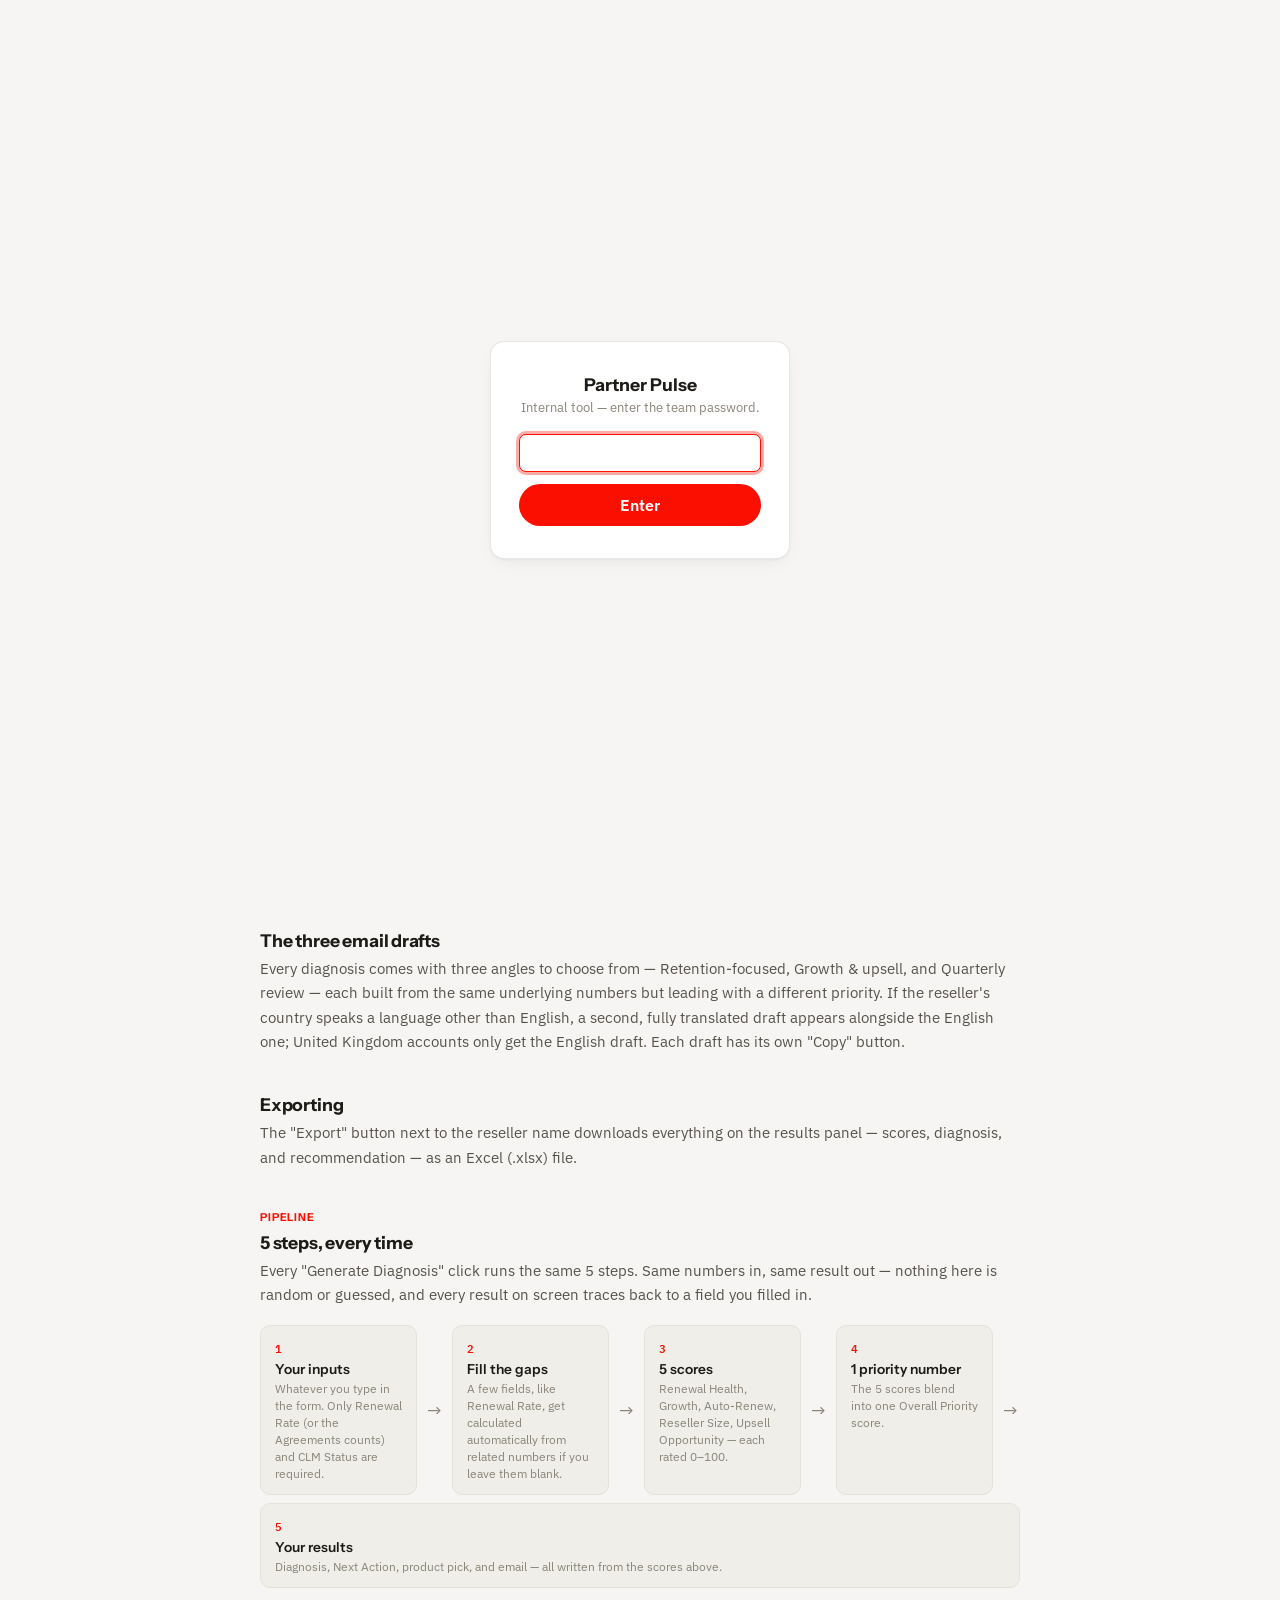
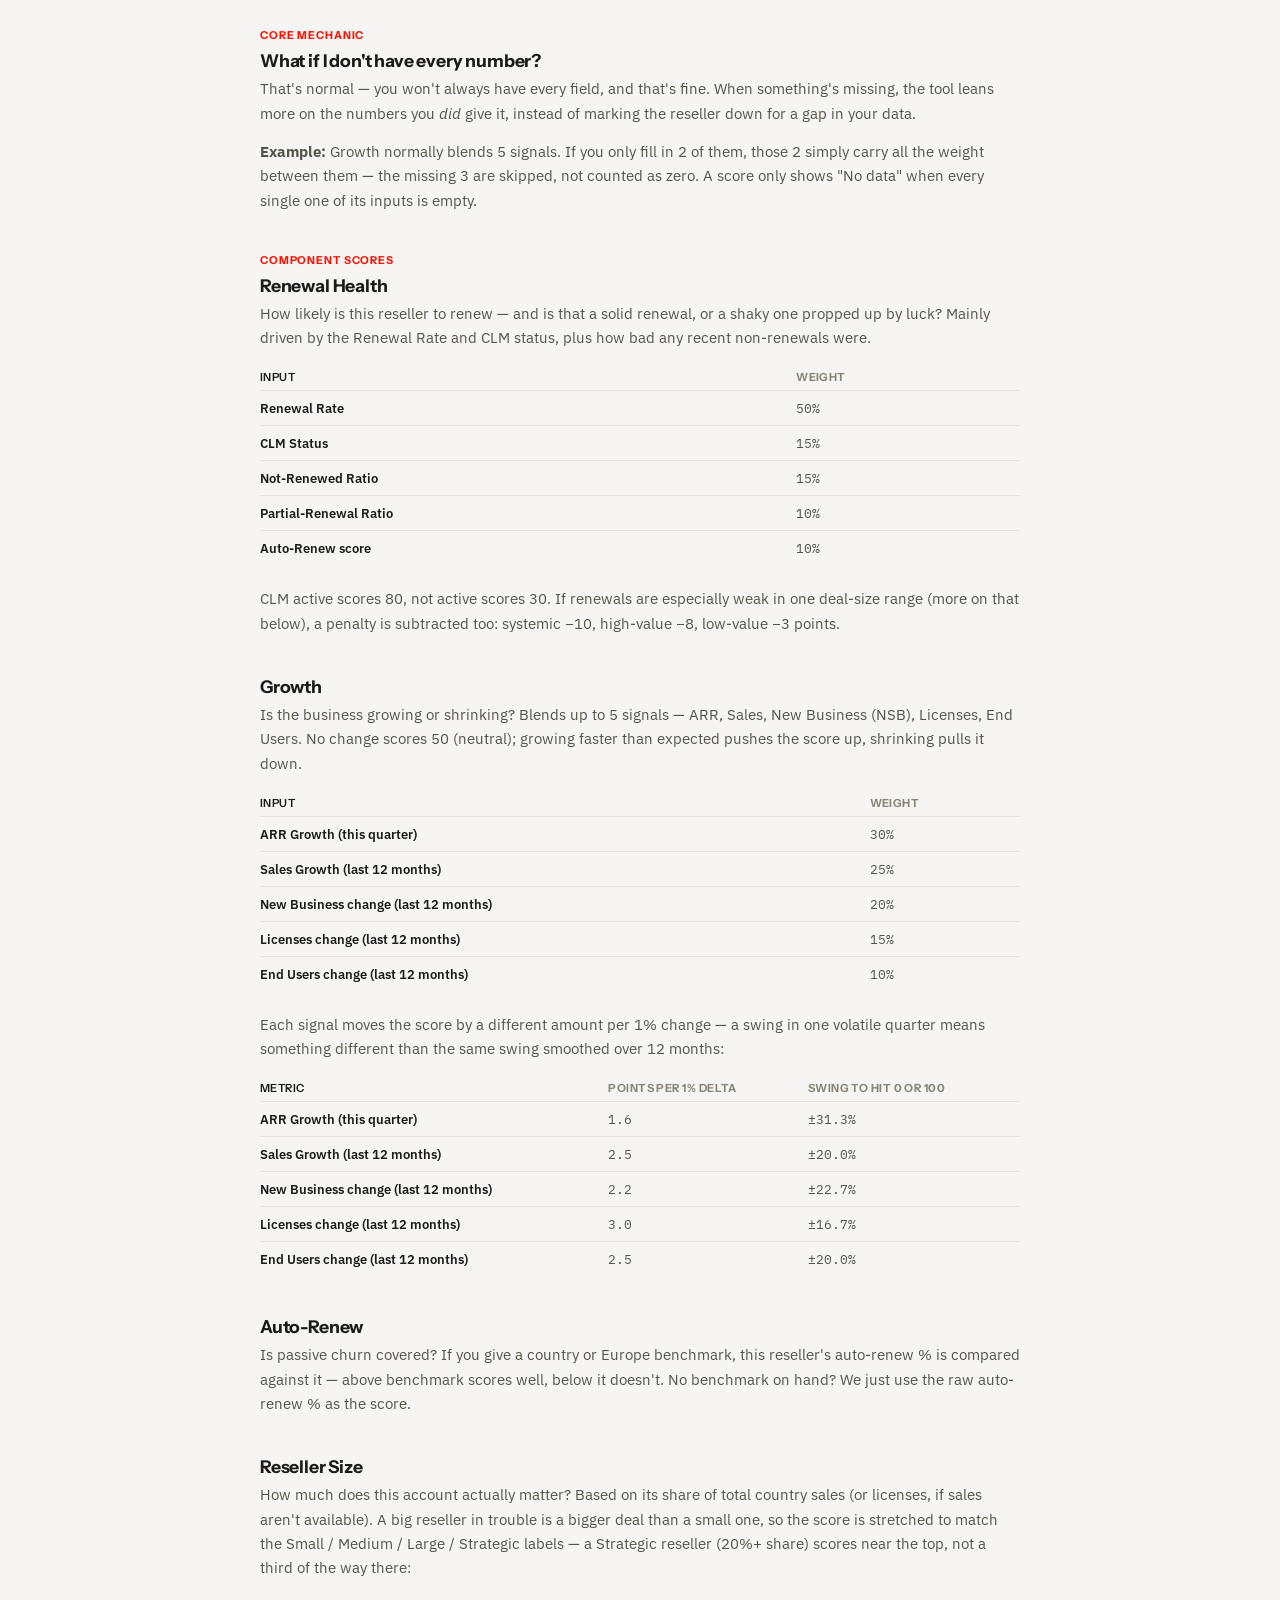
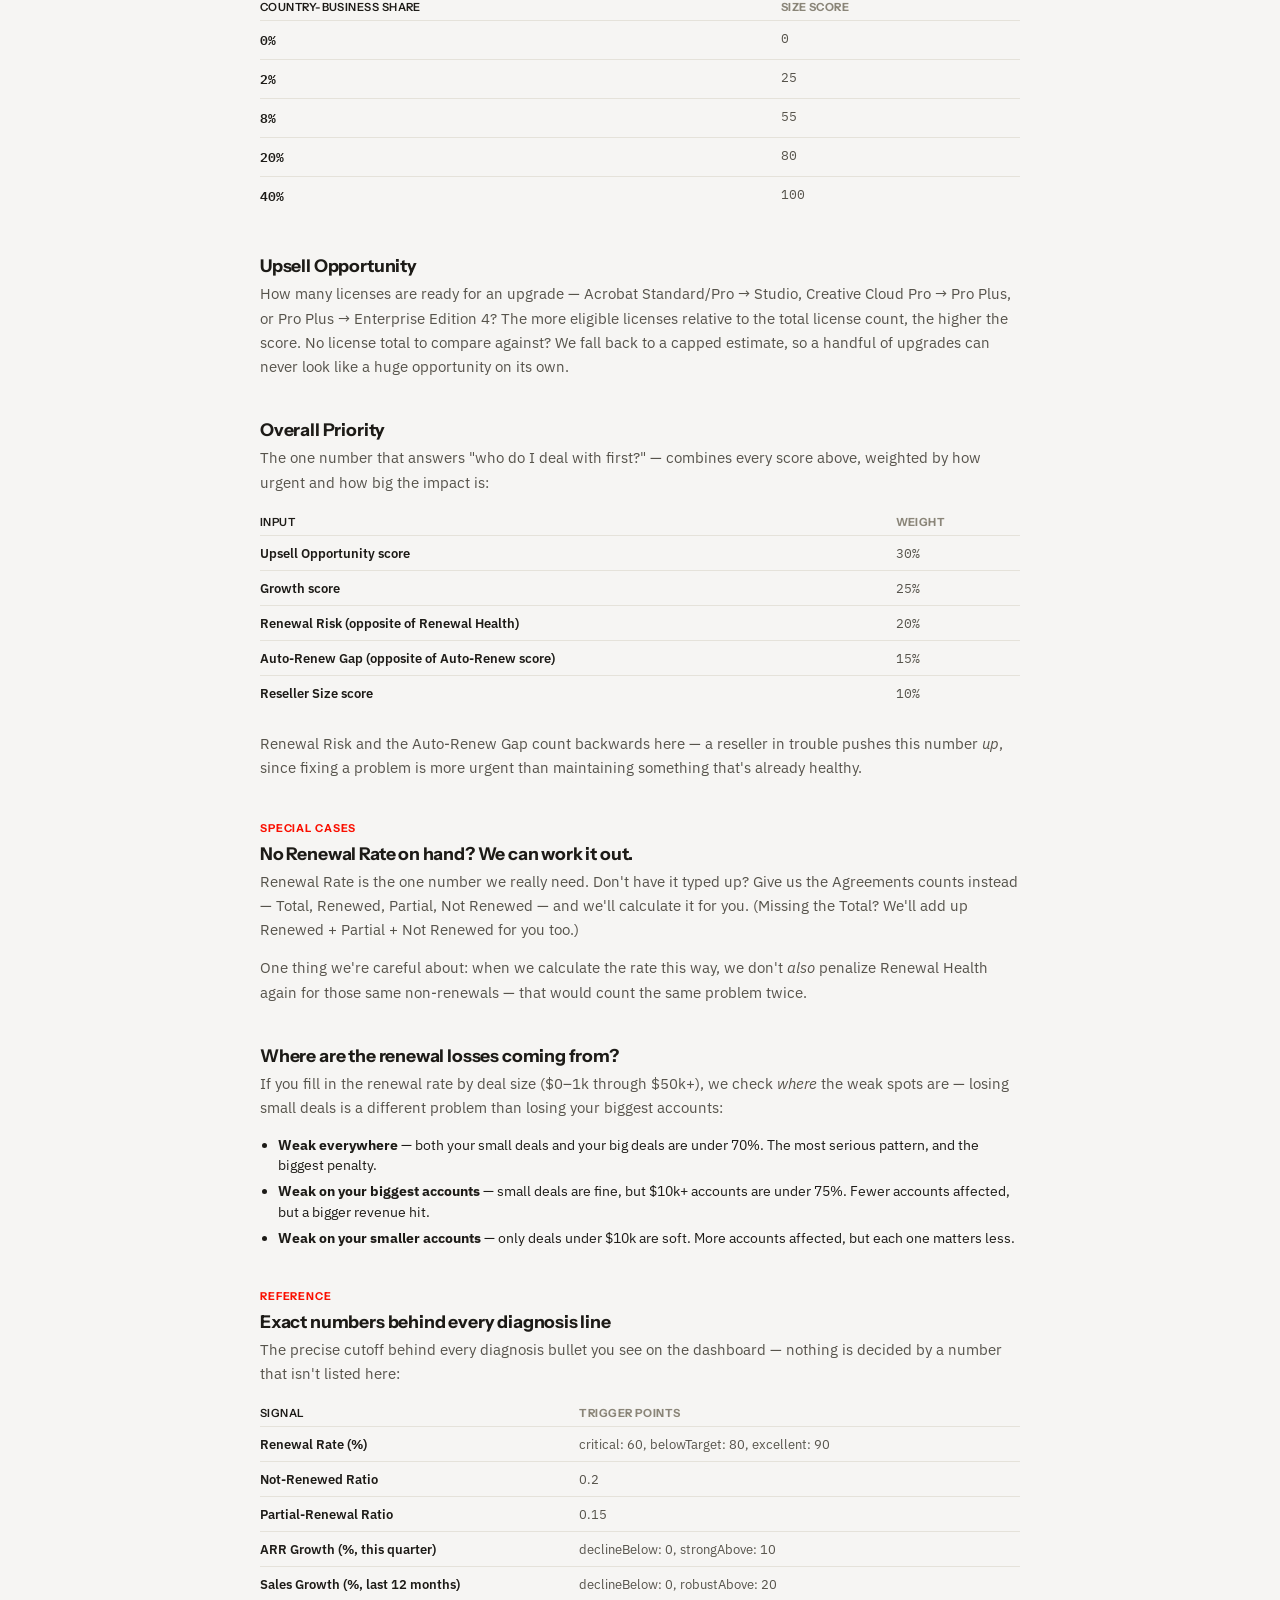
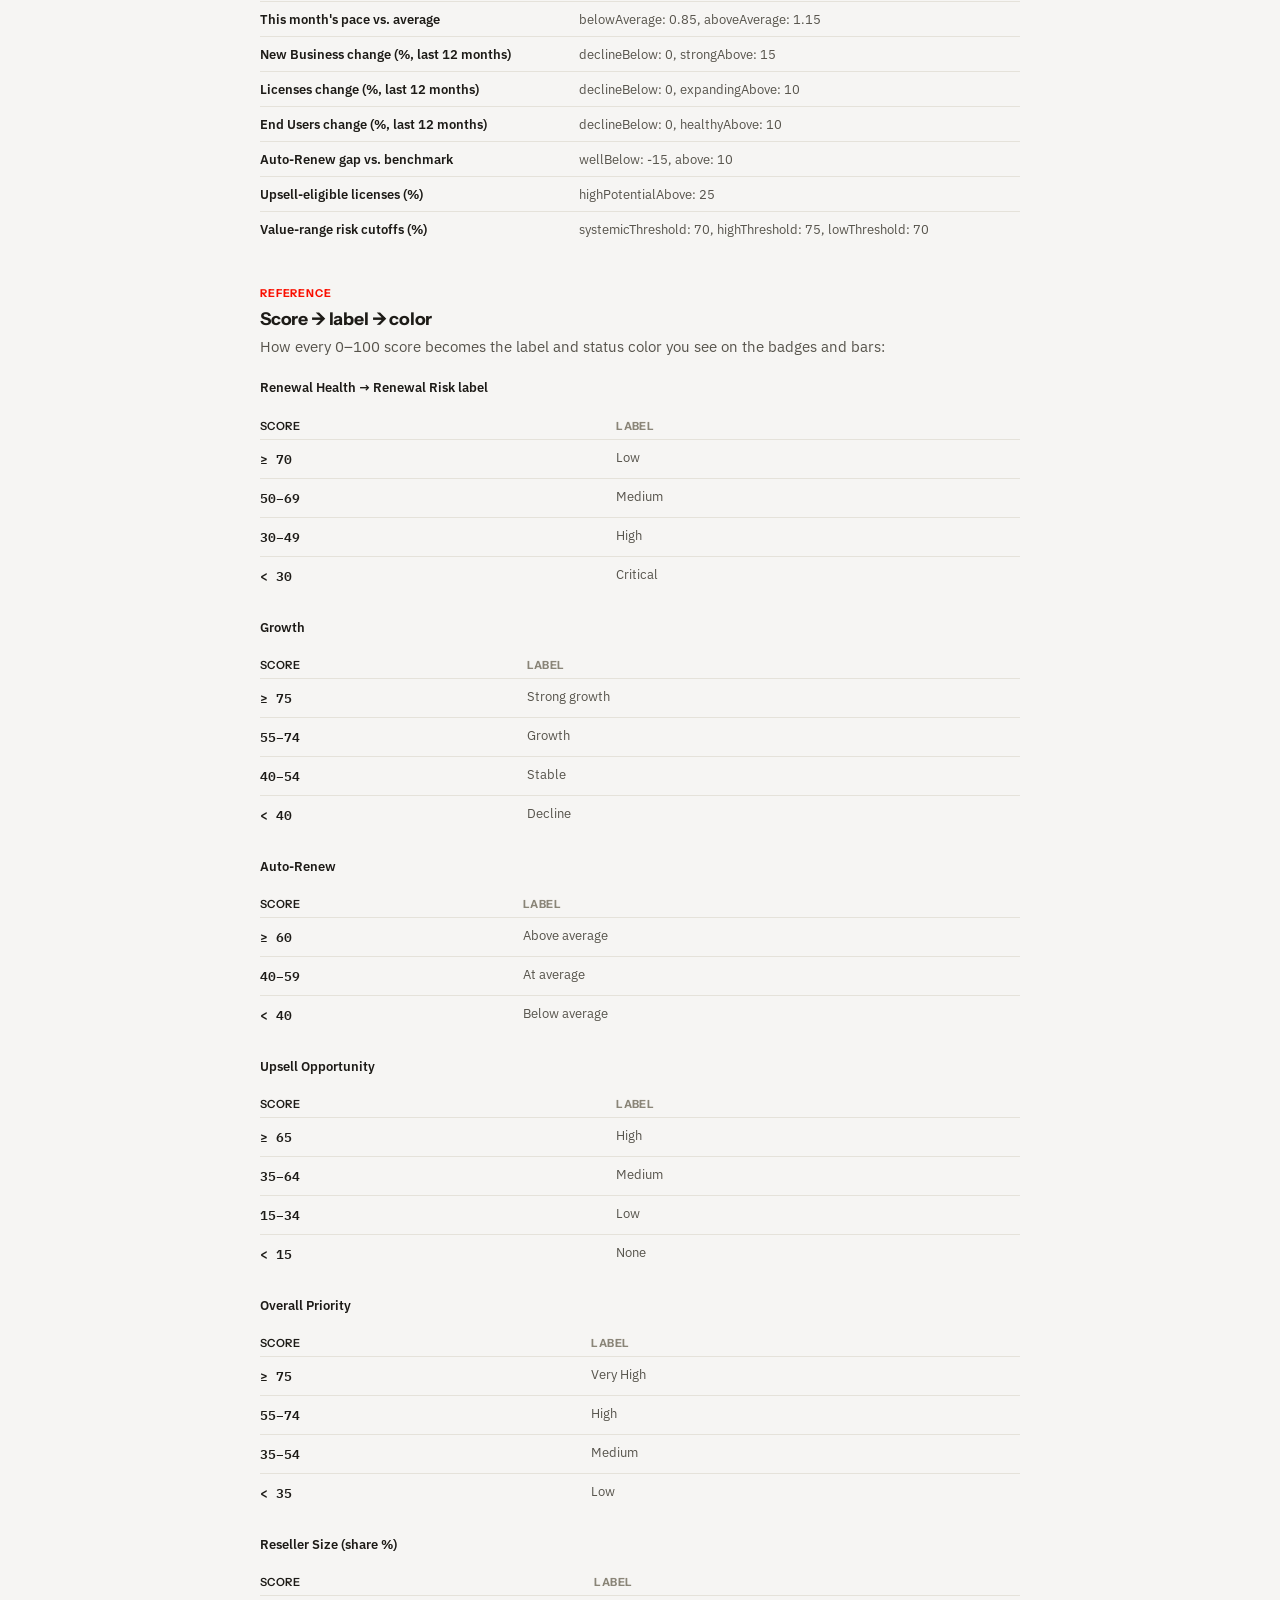
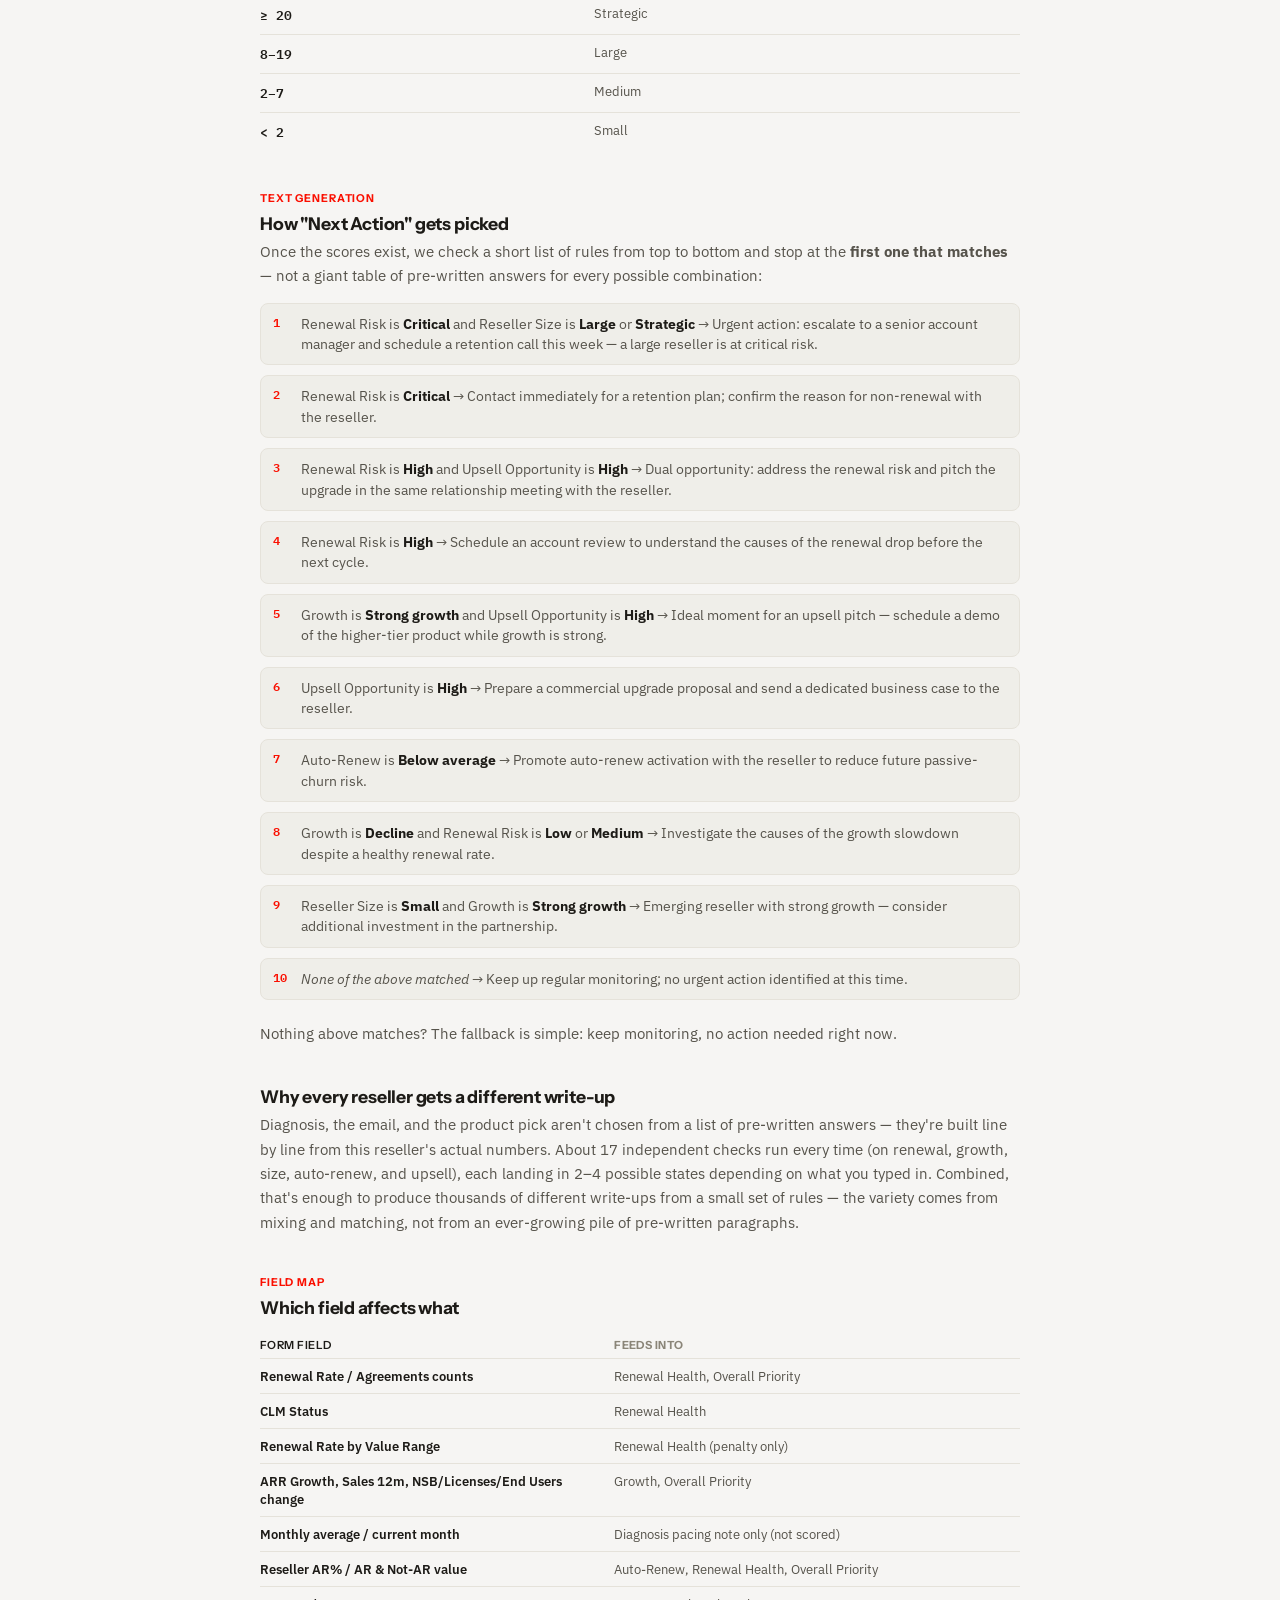
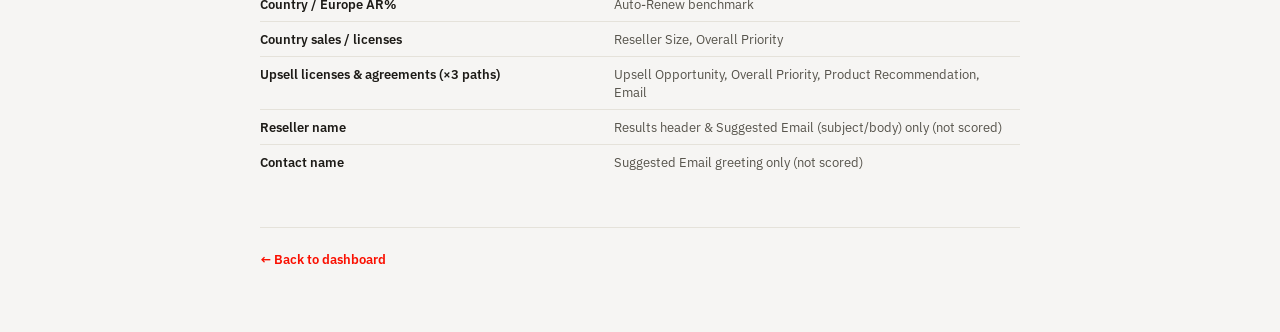
==== commit 8ffb4037: "Document the wizard, results views, email drafts, and export in How it works The methodology page on" ====
--- a/methodology.html
+++ b/methodology.html
@@ -28,6 +28,34 @@
       <p class="subtitle">No canned answers. Your numbers become a few scores (0–100), and those scores automatically write the diagnosis, the next step, and the email below them.</p>
       <p class="subtitle">The first few sections explain the logic in plain terms. Everything under <strong>Reference</strong> further down is exact numbers for double-checking — skip it unless you need it.</p>
     </header>
+
+    <section class="doc-section">
+      <span class="doc-eyebrow">Using the tool</span>
+      <h2>Filling in the form</h2>
+      <p>The form is a 7-step wizard — one section at a time (Reseller → Renewal &amp; Retention → Growth → NSB, Licenses &amp; End Users → Country Totals → Auto-Renew → Upsell Opportunity), with Back/Next to move between them. The numbered dots above the form track progress: they become clickable once you've visited that step, so you can jump back to fix something without walking through every step again — but you can't skip ahead of a step you haven't reached yet.</p>
+      <p>Country and CLM Status are the only two fields that block "Next" if left empty; everything else is optional. "Load sample" fills in one of ten demo resellers and jumps straight to the finished diagnosis — no need to click through the wizard yourself.</p>
+    </section>
+
+    <section class="doc-section">
+      <h2>Reading the results</h2>
+      <p>Results open on <strong>Numbers</strong> — the six scorecard tiles, same as always. A <strong>Graphs</strong> tab next to it gives the same six scores three other ways:</p>
+      <ul class="bullet-list">
+        <li><strong>Overview</strong> — a radar chart with one axis per score. Reads at a glance: a full, even hexagon is a healthy account; a shape pinched in on one side shows exactly where the trouble is. Priority is the one axis plotted "backwards" on purpose — a high Priority score means urgent, not healthy, so it's plotted as 100 − score to keep "bigger = healthier" true on all six axes. Its color still reflects the real score underneath, so a genuinely urgent account still shows up red.</li>
+        <li><strong>Scores</strong> — the same six numbers as plain horizontal bars, for whenever the exact ranking matters more than the shape.</li>
+        <li><strong>Gauges</strong> — the same six numbers again, as ring gauges. A metric with no data at all shows as a dashed empty ring rather than a filled-in zero.</li>
+      </ul>
+      <p>Growth and Reseller Size are the only two tiles that carry a trend arrow (e.g. "↑ +12.4%"): it's the trailing-12-month sales figure compared to the previous period — the one place in the form where both a "current" and a "previous" number actually exist. Every other "Δ" field (NSB, Licenses, End Users) is typed in as a delta directly, with no earlier value behind it to compare against, so those tiles don't get a trend arrow.</p>
+    </section>
+
+    <section class="doc-section">
+      <h2>The three email drafts</h2>
+      <p>Every diagnosis comes with three angles to choose from — Retention-focused, Growth &amp; upsell, and Quarterly review — each built from the same underlying numbers but leading with a different priority. If the reseller's country speaks a language other than English, a second, fully translated draft appears alongside the English one; United Kingdom accounts only get the English draft. Each draft has its own "Copy" button.</p>
+    </section>
+
+    <section class="doc-section">
+      <h2>Exporting</h2>
+      <p>The "Export" button next to the reseller name downloads everything on the results panel — scores, diagnosis, and recommendation — as an Excel (.xlsx) file.</p>
+    </section>
 
     <section class="doc-section">
       <span class="doc-eyebrow">Pipeline</span>
--- a/style.css
+++ b/style.css
@@ -287,104 +287,125 @@
   min-width: 0;
 }
 
-.form-panel {
-  position: sticky;
-  top: 20px;
-  max-height: calc(100vh - 40px);
-  overflow-y: auto;
-  display: flex;
-  gap: 18px;
-  align-items: flex-start;
-}
-
-@media (max-width: 900px) {
-  /* overflow-y must be reset too, not just position/max-height — an
-     overflow:auto ancestor establishes the scroll container that
-     position:sticky descendants (like .section-nav) stick against, even
-     when that ancestor's own content never actually overflows it, which
-     stops them from sticking to the real page scroll instead */
-  .form-panel { position: static; max-height: none; overflow-y: visible; flex-direction: column; }
-}
-
 .form-fields {
-  flex: 1;
   min-width: 0;
 }
 
-/* ===== Section nav (jump-to sidebar) ===== */
-/* A vertical list docked beside the form fields, sticky within the panel's
-   own scroll — every section is always one click away, unlike the old
-   horizontal bar which hid Country Totals/Auto-Renew/Upsell behind a
-   scrollbar with no visual hint they existed. */
-
-.section-nav {
-  position: sticky;
-  top: 0;
-  align-self: flex-start;
-  z-index: 5;
-  display: flex;
-  flex-direction: column;
-  flex-wrap: nowrap;
+/* ===== Wizard chrome ===== */
+/* One section visible at a time (steps toggle the `hidden` attribute on
+   .wizard-step) instead of a single long scrolling form — replaces both
+   the old horizontal jump-bar and the sidebar redesign, neither of which
+   left enough room for the fields themselves to breathe. */
+
+.sr-only {
+  position: absolute;
+  width: 1px;
+  height: 1px;
+  padding: 0;
+  margin: -1px;
+  overflow: hidden;
+  clip: rect(0, 0, 0, 0);
+  white-space: nowrap;
+  border: 0;
+}
+
+.wizard-top-bar {
+  display: flex;
+  align-items: flex-end;
+  justify-content: space-between;
+  gap: 12px;
+  flex-wrap: wrap;
+  margin: 0 0 18px;
+  padding-bottom: 16px;
+  border-bottom: 1px dashed var(--gridline);
+}
+
+.wizard-top-actions {
+  display: flex;
+  gap: 8px;
   flex-shrink: 0;
-  gap: 4px;
-  width: 132px;
-}
-
-/* small consistent offset so a scrolled-to heading isn't flush against the
-   panel edge — the sidebar sits beside the fields, not above them, so
-   there's no sticky-bar overlap to compensate for here */
-#section-reseller, #section-renewal, #section-growth, #section-nsb,
-#section-country, #section-autorenew, #section-upsell {
-  scroll-margin-top: 12px;
-}
-
-.section-nav a {
-  padding: 7px 12px;
-  border-radius: 8px;
-  font-size: 0.74rem;
-  font-weight: 600;
-  line-height: 1.3;
-  color: var(--text-muted);
+}
+
+.wizard-steps-nav {
+  display: flex;
+  gap: 6px;
+  list-style: none;
+  margin: 0 0 14px;
+  padding: 0;
+}
+
+.wizard-steps-nav li { display: contents; }
+
+.wizard-step-dot {
+  position: relative;
+  width: 28px;
+  height: 28px;
+  padding: 0;
+  border-radius: 50%;
+  border: 1px solid var(--gridline);
   background: var(--surface-sunken);
-  text-decoration: none;
-}
-.section-nav a:hover { color: var(--text-primary); }
-.section-nav a.active { background: var(--accent); color: #fff; }
-.section-nav a:focus-visible { outline: 2px solid var(--accent); outline-offset: 2px; }
-
-@media (max-width: 900px) {
-  /* no room for a side column on narrow screens — the nav stacks above the
-     fields as a wrapped pill bar instead, still sticky (now against the
-     page scroll, since .form-panel gives up its own scroll context at this
-     width). flex-wrap (not overflow-x) means every section stays visible
-     without ever hiding behind a scrollbar. */
-  .section-nav {
-    position: sticky;
-    top: 0;
-    background: var(--surface-1);
-    flex-direction: row;
-    flex-wrap: wrap;
-    width: auto;
-    gap: 6px;
-    margin: 0 0 18px;
-    padding: 0 0 14px;
-    border-bottom: 1px solid var(--gridline);
-  }
-  .section-nav a {
-    flex-shrink: 0;
-    white-space: nowrap;
-    padding: 5px 12px;
-    border-radius: 999px;
-  }
-
-  /* the wrapped bar is sticky here, so scrolled-to headings need clearance
-     again — same reasoning as the desktop bar used to need, just resized
-     for this bar's (roughly two-row) height */
-  #section-reseller, #section-renewal, #section-growth, #section-nsb,
-  #section-country, #section-autorenew, #section-upsell {
-    scroll-margin-top: 92px;
-  }
-}
+  color: var(--text-muted);
+  font-family: var(--font-display);
+  font-size: 0.76rem;
+  font-weight: 700;
+  display: flex;
+  align-items: center;
+  justify-content: center;
+  flex-shrink: 0;
+}
+.wizard-step-dot:hover:not(:disabled) { color: var(--text-primary); border-color: var(--text-muted); }
+.wizard-step-dot:disabled { cursor: default; opacity: 0.45; }
+.wizard-step-dot.visited:not([aria-current="step"]) { border-color: var(--accent); color: var(--accent); background: var(--accent-wash); }
+.wizard-step-dot[aria-current="step"] { background: var(--accent); border-color: var(--accent); color: #fff; }
+
+/* Tooltip reveals a step's name instantly on hover, and disappears
+   instantly on mouse-out. */
+.wizard-step-dot-tooltip {
+  position: absolute;
+  bottom: 100%;
+  left: 50%;
+  transform: translateX(-50%) translateY(-6px);
+  background: var(--text-primary);
+  color: var(--surface-1);
+  font-family: var(--font-sans, inherit);
+  font-size: 0.7rem;
+  font-weight: 600;
+  padding: 4px 9px;
+  border-radius: 6px;
+  white-space: nowrap;
+  opacity: 0;
+  pointer-events: none;
+  z-index: 10;
+}
+.wizard-step-dot:hover .wizard-step-dot-tooltip,
+.wizard-step-dot:focus-visible .wizard-step-dot-tooltip {
+  opacity: 1;
+}
+
+.step-title {
+  font-family: var(--font-display);
+  font-size: 1rem;
+  font-weight: 700;
+  margin: 0 0 18px;
+}
+.step-title:focus { outline: none; }
+.step-title.sr-only { margin: -1px; }
+
+.wizard-nav {
+  display: flex;
+  justify-content: space-between;
+  gap: 10px;
+  margin-top: 22px;
+  padding-top: 18px;
+  border-top: 1px solid var(--gridline);
+}
+
+.wizard-nav-right {
+  display: flex;
+  gap: 10px;
+}
+
+.wizard-nav .btn-ghost:disabled { opacity: 0.4; cursor: default; }
 
 /* ===== Reseller identity ===== */
 
@@ -562,30 +583,13 @@
 }
 .upsell-label::before { content: none; }
 
-.form-actions {
-  display: flex;
-  gap: 10px;
-  margin-top: 10px;
-  flex-wrap: wrap;
-}
-
-.sample-picker-row {
-  display: flex;
-  align-items: flex-end;
-  gap: 10px;
-  margin-top: 14px;
-  padding-top: 14px;
-  border-top: 1px dashed var(--gridline);
-  flex-wrap: wrap;
-}
-
 .sample-picker-label {
   flex: 1;
   min-width: 180px;
   margin-bottom: 0;
 }
 
-.sample-picker-row .btn-secondary { flex-shrink: 0; }
+.wizard-top-actions .btn-secondary { flex-shrink: 0; }
 
 button {
   font: inherit;
@@ -639,6 +643,10 @@
 }
 
 .results-header {
+  display: flex;
+  align-items: flex-start;
+  justify-content: space-between;
+  gap: 14px;
   margin-bottom: 20px;
   padding-bottom: 18px;
   border-bottom: 1px solid var(--gridline);
@@ -658,6 +666,145 @@
   font-size: 0.84rem;
   color: var(--text-secondary);
 }
+
+.btn-export {
+  display: inline-flex;
+  align-items: center;
+  gap: 6px;
+  flex-shrink: 0;
+  padding: 6px 12px;
+  font-size: 0.76rem;
+  font-weight: 600;
+  background: transparent;
+  border: 1px solid var(--gridline);
+  color: var(--text-secondary);
+  border-radius: 999px;
+  white-space: nowrap;
+}
+.btn-export:hover { border-color: var(--text-muted); color: var(--text-primary); }
+
+.results-view-toggle {
+  display: inline-flex;
+  gap: 2px;
+  padding: 2px;
+  background: var(--surface-sunken);
+  border-radius: 999px;
+  margin-bottom: 16px;
+}
+.view-toggle-btn {
+  padding: 5px 14px;
+  font-size: 0.76rem;
+  font-weight: 600;
+  background: transparent;
+  border: none;
+  border-radius: 999px;
+  color: var(--text-secondary);
+}
+.view-toggle-btn:hover { color: var(--text-primary); }
+.view-toggle-btn[aria-selected="true"] { background: var(--surface-1); color: var(--text-primary); box-shadow: var(--shadow-sm); }
+
+.radar-card {
+  display: flex;
+  flex-direction: column;
+  align-items: center;
+  margin-bottom: 22px;
+}
+.radar-card[hidden] { display: none; }
+
+.chart-type-toggle {
+  display: inline-flex;
+  gap: 2px;
+  padding: 2px;
+  background: var(--surface-sunken);
+  border-radius: 999px;
+  margin-bottom: 16px;
+}
+.chart-type-btn {
+  padding: 4px 11px;
+  font-size: 0.7rem;
+  font-weight: 600;
+  background: transparent;
+  border: none;
+  border-radius: 999px;
+  color: var(--text-secondary);
+  white-space: nowrap;
+}
+.chart-type-btn:hover { color: var(--text-primary); }
+.chart-type-btn[aria-selected="true"] { background: var(--surface-1); color: var(--text-primary); box-shadow: var(--shadow-sm); }
+
+.radar-chart { width: 100%; max-width: 360px; }
+.radar-chart svg { display: block; width: 100%; height: auto; }
+
+.bar-chart { width: 100%; max-width: 420px; display: flex; flex-direction: column; gap: 10px; }
+.bar-chart[hidden] { display: none; }
+.bar-row { display: grid; grid-template-columns: 92px 1fr 48px; align-items: center; gap: 10px; }
+.bar-row-empty { opacity: 0.5; }
+.bar-label {
+  font-size: 0.68rem;
+  font-weight: 600;
+  text-transform: uppercase;
+  letter-spacing: 0.04em;
+  color: var(--text-muted);
+}
+.bar-track {
+  display: block;
+  height: 8px;
+  border-radius: 999px;
+  background: var(--surface-sunken);
+  overflow: hidden;
+}
+.bar-fill { display: block; height: 100%; border-radius: 999px; }
+.bar-value {
+  font-family: var(--font-mono);
+  font-size: 0.78rem;
+  font-weight: 600;
+  text-align: right;
+  font-variant-numeric: tabular-nums;
+}
+.bar-chart-empty { color: var(--text-muted); font-size: 0.82rem; text-align: center; padding: 20px 0; }
+
+.gauges-chart {
+  width: 100%;
+  max-width: 340px;
+  display: grid;
+  grid-template-columns: repeat(3, 1fr);
+  gap: 18px 4px;
+}
+.gauges-chart[hidden] { display: none; }
+.gauge-cell { display: flex; flex-direction: column; align-items: center; gap: 6px; }
+.gauge-cell svg { width: 68px; height: 68px; }
+.gauge-track { fill: none; stroke: var(--surface-sunken); }
+.gauge-fill { fill: none; stroke-linecap: round; }
+.gauge-fill-empty { stroke: var(--text-muted); stroke-dasharray: 2 3; opacity: 0.6; }
+.gauge-value { font-family: var(--font-mono); font-size: 15px; font-weight: 700; fill: var(--text-primary); }
+.gauge-label {
+  font-size: 0.62rem;
+  font-weight: 600;
+  text-transform: uppercase;
+  letter-spacing: 0.03em;
+  color: var(--text-muted);
+  text-align: center;
+}
+
+.radar-grid-ring { fill: none; stroke: var(--gridline); stroke-width: 1; }
+.radar-spoke { stroke: var(--gridline); stroke-width: 1; }
+.radar-shape { fill: var(--accent-wash); stroke: var(--accent); stroke-width: 2; stroke-linejoin: round; }
+
+.radar-dot { stroke: var(--surface-1); stroke-width: 1.5; }
+.radar-dot-empty { fill: var(--surface-1); stroke: var(--text-muted); stroke-width: 1.5; stroke-dasharray: 2 2; }
+
+.radar-axis-label {
+  font-family: var(--font-body);
+  font-size: 9.5px;
+  font-weight: 600;
+  text-transform: uppercase;
+  letter-spacing: 0.04em;
+  fill: var(--text-secondary);
+}
+.radar-axis-label-empty { fill: var(--text-muted); }
+
+.radar-center-score { font-family: var(--font-mono); font-size: 22px; font-weight: 700; fill: var(--text-primary); }
+.radar-center-label { font-family: var(--font-body); font-size: 8.5px; font-weight: 600; text-transform: uppercase; letter-spacing: 0.05em; fill: var(--text-muted); }
 
 .tiles {
   display: grid;
@@ -665,6 +812,7 @@
   gap: 12px;
   margin-bottom: 22px;
 }
+.tiles[hidden] { display: none; }
 
 @media (max-width: 700px) {
   .tiles { grid-template-columns: 1fr 1fr; }
@@ -699,6 +847,9 @@
   font-weight: 600;
   font-variant-numeric: tabular-nums;
 }
+
+.tile-value-row { display: flex; align-items: baseline; gap: 6px; }
+.tile-trend { font-family: var(--font-mono); font-size: 0.72rem; font-weight: 600; }
 
 .tile-track {
   display: block;
@@ -739,10 +890,6 @@
 .block { margin-bottom: 24px; }
 .block:last-child { margin-bottom: 0; }
 
-.block-export .opt {
-  display: block;
-  margin: 0 0 12px;
-}
 .block h2 { font-family: var(--font-display); font-size: 1rem; font-weight: 700; margin: 0 0 10px; }
 
 .block-header {
@@ -766,7 +913,8 @@
 .btn-copy:hover { border-color: var(--text-muted); }
 .btn-copy:disabled { color: var(--status-good); border-color: var(--status-good); }
 
-.bullet-list { margin: 0; padding-left: 18px; display: flex; flex-direction: column; gap: 6px; }
+.bullet-list { margin: 0 0 14px; padding-left: 18px; display: flex; flex-direction: column; gap: 6px; }
+.bullet-list:last-child { margin-bottom: 0; }
 .bullet-list li { font-size: 0.88rem; line-height: 1.45; }
 
 .next-action {
